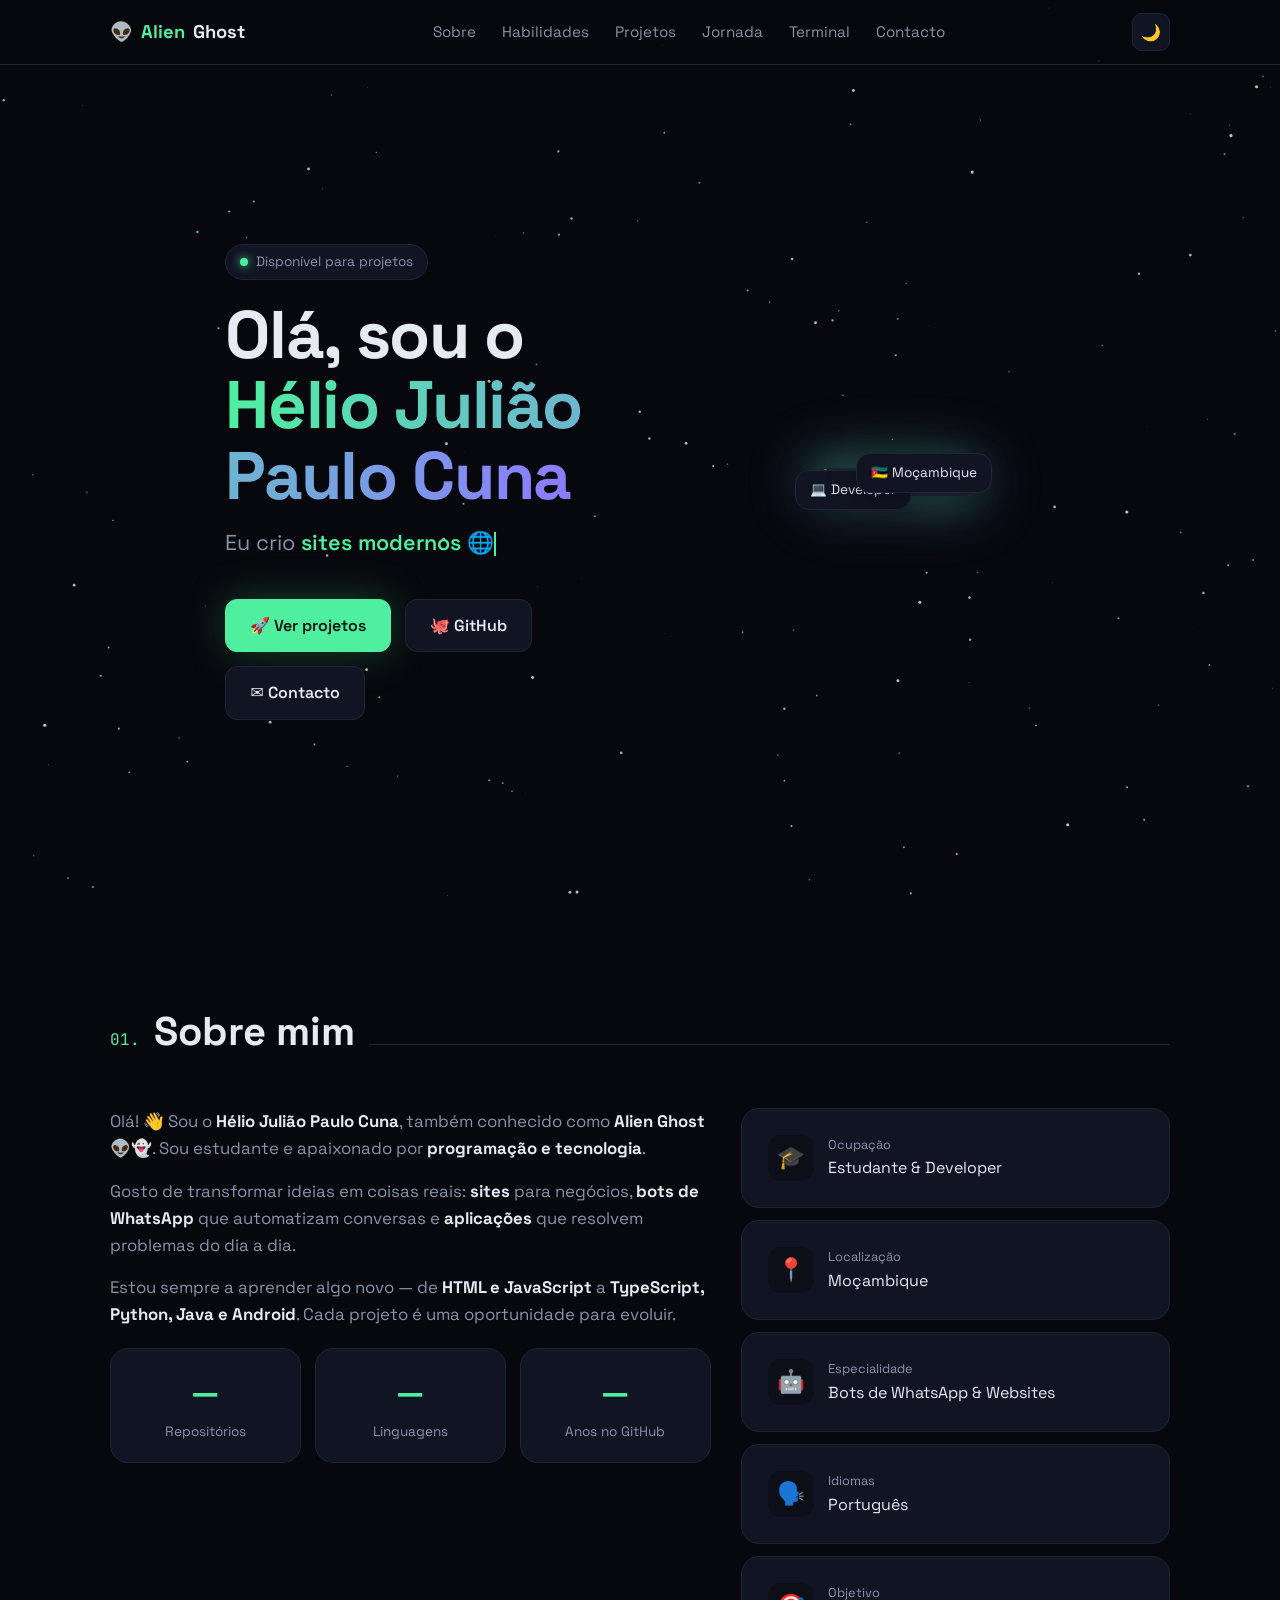
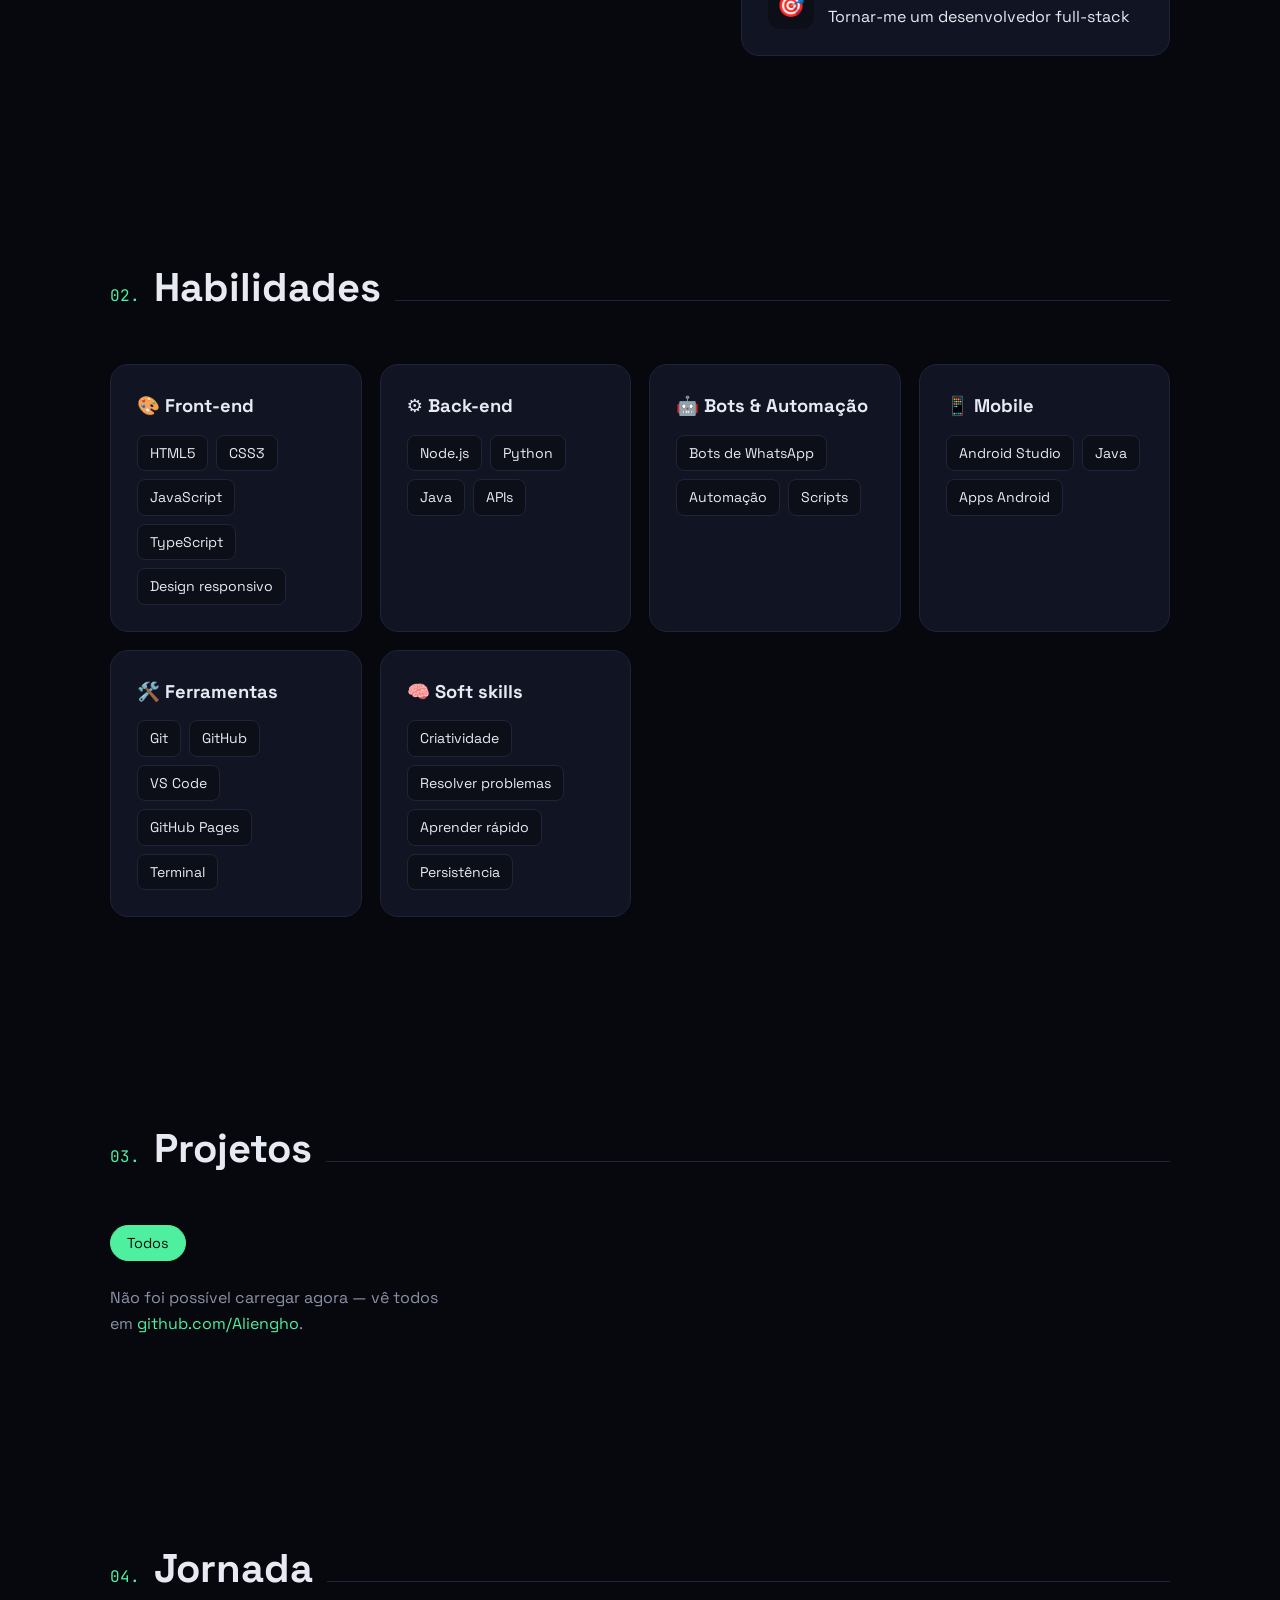
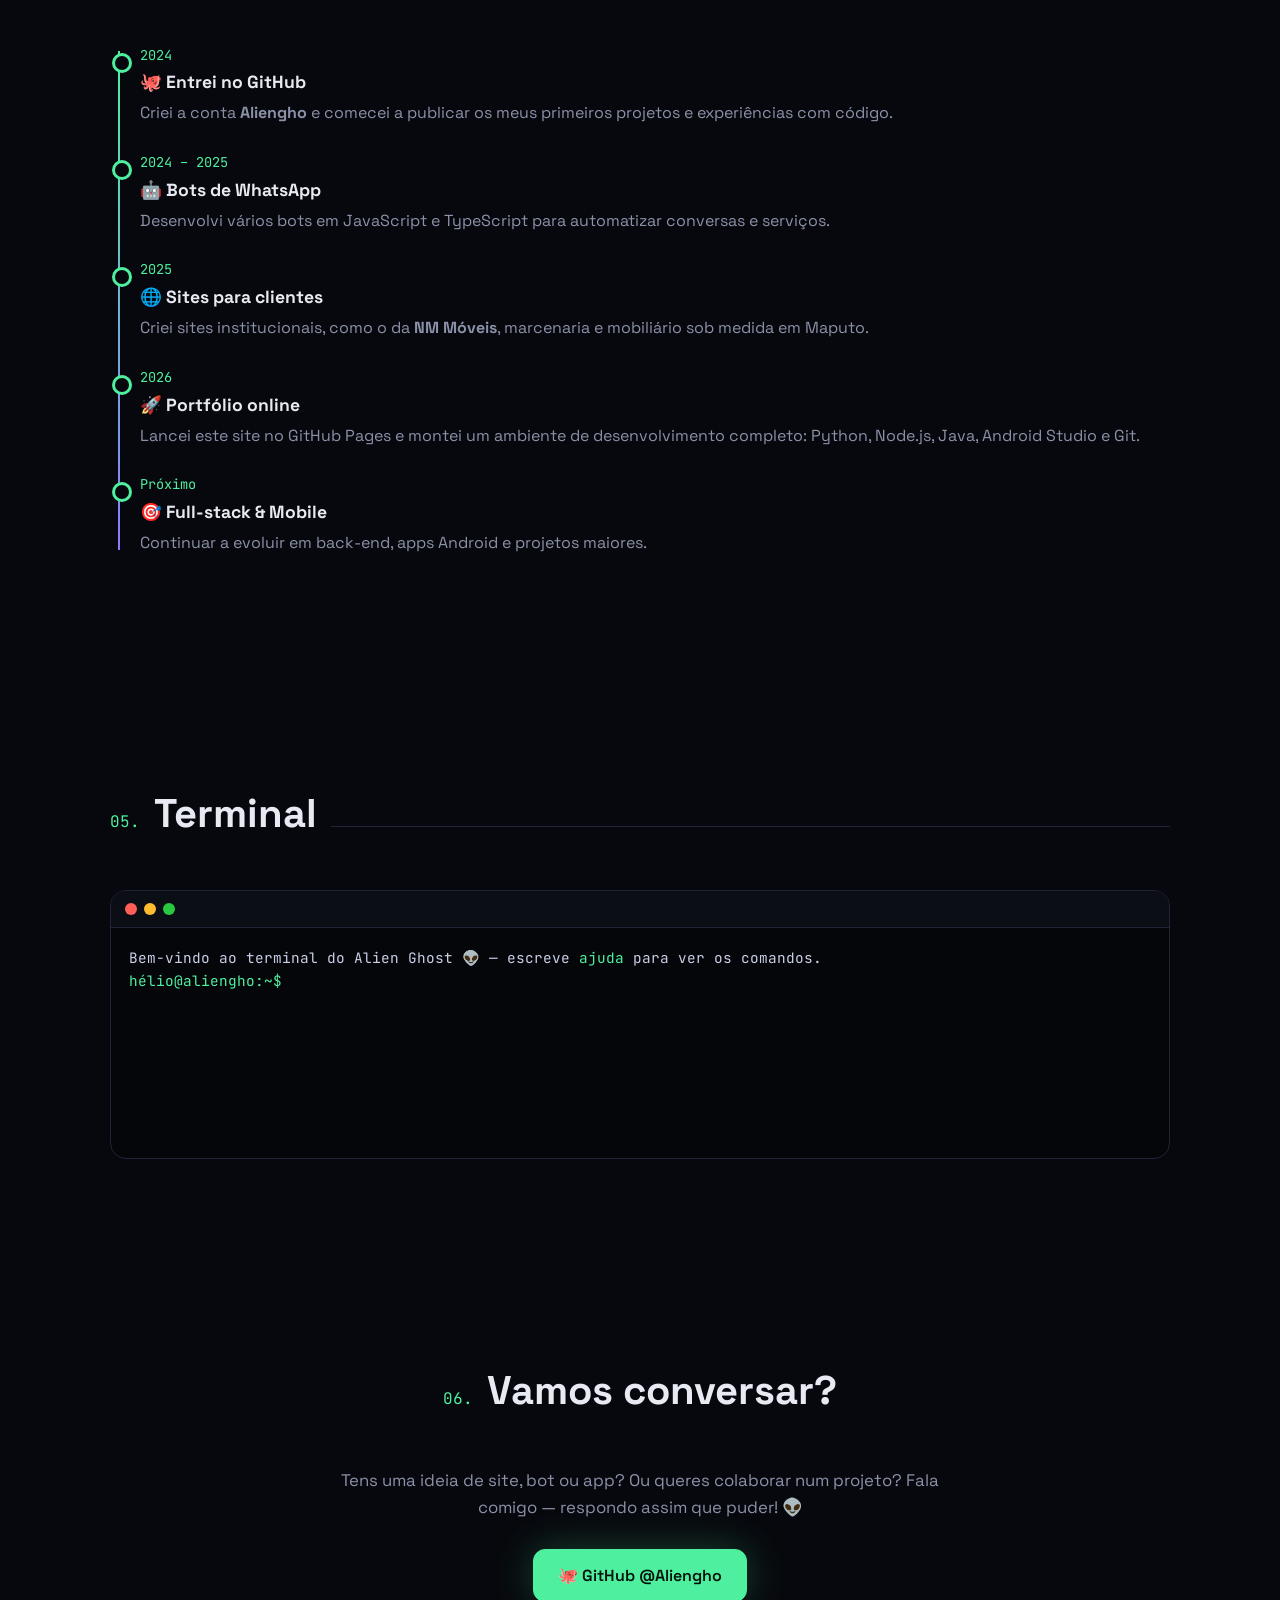
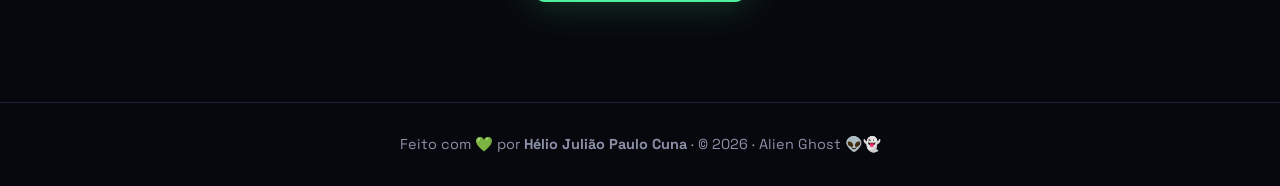
==== index.html @ cf1bdb6a "Portfólio pessoal de Hélio Cuna" ====
<!doctype html>
<html lang="pt">
<head>
<meta charset="utf-8">
<meta name="viewport" content="width=device-width, initial-scale=1">
<title>Hélio Cuna · Alien Ghost</title>
<meta name="description" content="Portfólio de Hélio Julião Paulo Cuna (Aliengho) — estudante e desenvolvedor: sites, bots e apps.">
<meta property="og:title" content="Hélio Julião Paulo Cuna · Alien Ghost">
<meta property="og:description" content="Estudante e desenvolvedor — sites, bots de WhatsApp e apps.">
<meta property="og:image" content="https://avatars.githubusercontent.com/u/177729022?v=4">
<link rel="icon" href="data:image/svg+xml,<svg xmlns='http://www.w3.org/2000/svg' viewBox='0 0 100 100'><text y='.9em' font-size='90'>👽</text></svg>">
<link rel="preconnect" href="https://fonts.googleapis.com">
<link href="https://fonts.googleapis.com/css2?family=Space+Grotesk:wght@400;500;700&family=JetBrains+Mono:wght@400;600&display=swap" rel="stylesheet">
<style>
:root{
  --bg:#07080d; --bg2:#0d0f18; --card:#111423; --line:#1f2438;
  --text:#e8eaf3; --muted:#8b91a8; --accent:#4ef0a0; --accent2:#8b7bff;
  --glow:0 0 40px rgba(78,240,160,.25);
}
:root[data-theme="light"]{
  --bg:#f6f7fb; --bg2:#eceef6; --card:#ffffff; --line:#dde0ec;
  --text:#141726; --muted:#5b6178; --accent:#0a9c62; --accent2:#5b48e8;
  --glow:0 0 30px rgba(10,156,98,.15);
}
*{box-sizing:border-box;margin:0;padding:0}
html{scroll-behavior:smooth}
body{background:var(--bg);color:var(--text);font-family:"Space Grotesk",system-ui,sans-serif;line-height:1.6;overflow-x:hidden;transition:background .3s,color .3s}
a{color:inherit;text-decoration:none}
.mono{font-family:"JetBrains Mono",monospace}
.wrap{max-width:1100px;margin:0 auto;padding:0 20px}

/* fundo de estrelas */
#stars{position:fixed;inset:0;z-index:-1;pointer-events:none}

/* navegação */
nav{position:fixed;top:0;left:0;right:0;z-index:50;backdrop-filter:blur(14px);background:color-mix(in srgb,var(--bg) 70%,transparent);border-bottom:1px solid var(--line)}
nav .wrap{display:flex;align-items:center;justify-content:space-between;height:64px}
.logo{font-weight:700;font-size:1.15rem;display:flex;gap:8px;align-items:center}
.logo span{color:var(--accent)}
.links{display:flex;gap:26px;align-items:center}
.links a{color:var(--muted);font-size:.95rem;transition:color .2s}
.links a:hover,.links a.on{color:var(--accent)}
.btn-icon{background:var(--card);border:1px solid var(--line);color:var(--text);width:38px;height:38px;border-radius:10px;cursor:pointer;font-size:1rem}
#menu{display:none}
@media (max-width:760px){
  #menu{display:block}
  .links{position:fixed;top:64px;left:0;right:0;flex-direction:column;gap:0;background:var(--bg2);border-bottom:1px solid var(--line);max-height:0;overflow:hidden;transition:max-height .3s}
  .links.open{max-height:400px}
  .links a{padding:14px 20px;width:100%}
}

/* hero */
.hero{min-height:100vh;display:flex;align-items:center;padding-top:64px}
.hero .wrap{display:grid;grid-template-columns:1.3fr .9fr;gap:50px;align-items:center}
.tag{display:inline-flex;gap:8px;align-items:center;padding:6px 14px;border:1px solid var(--line);border-radius:99px;font-size:.85rem;color:var(--muted);background:var(--card)}
.dot{width:8px;height:8px;border-radius:50%;background:var(--accent);box-shadow:0 0 10px var(--accent);animation:pulse 2s infinite}
@keyframes pulse{50%{opacity:.35}}
h1{font-size:clamp(2.3rem,6vw,4.2rem);line-height:1.05;margin:20px 0 14px;letter-spacing:-.02em}
h1 .grad{background:linear-gradient(90deg,var(--accent),var(--accent2));-webkit-background-clip:text;background-clip:text;color:transparent}
.type{font-size:clamp(1.05rem,2.4vw,1.35rem);color:var(--muted);min-height:2em}
.type b{color:var(--accent);font-weight:600}
.caret{display:inline-block;width:2px;height:1.1em;background:var(--accent);vertical-align:middle;animation:blink 1s steps(1) infinite}
@keyframes blink{50%{opacity:0}}
.cta{display:flex;gap:14px;margin-top:30px;flex-wrap:wrap}
.btn{padding:13px 24px;border-radius:12px;font-weight:600;border:1px solid var(--line);transition:transform .2s,box-shadow .2s;display:inline-flex;gap:8px;align-items:center}
.btn:hover{transform:translateY(-2px)}
.btn.main{background:var(--accent);color:#04120b;border-color:var(--accent);box-shadow:var(--glow)}
.btn.ghost{background:var(--card)}
.avatar{position:relative;justify-self:center}
.avatar img{width:min(320px,70vw);aspect-ratio:1;border-radius:32px;object-fit:cover;border:1px solid var(--line);box-shadow:var(--glow);animation:float 6s ease-in-out infinite}
.avatar::before{content:"";position:absolute;inset:-14px;border-radius:40px;background:conic-gradient(from 0deg,var(--accent),var(--accent2),var(--accent));filter:blur(28px);opacity:.35;z-index:-1;animation:spin 10s linear infinite}
.badge{position:absolute;background:var(--card);border:1px solid var(--line);border-radius:14px;padding:8px 14px;font-size:.85rem;box-shadow:0 10px 30px rgba(0,0,0,.3)}
.b1{top:8%;left:-12%}.b2{bottom:10%;right:-10%}
@keyframes float{50%{transform:translateY(-12px)}}
@keyframes spin{to{transform:rotate(360deg)}}
@media (max-width:860px){.hero .wrap{grid-template-columns:1fr;text-align:center}.cta{justify-content:center}.avatar{order:-1}.b1{left:-4%}.b2{right:-4%}}

/* secções */
section{padding:100px 0}
.sec-title{display:flex;align-items:baseline;gap:14px;margin-bottom:44px}
.sec-title .n{color:var(--accent);font-size:1rem}
.sec-title h2{font-size:clamp(1.8rem,4vw,2.5rem)}
.sec-title .ln{flex:1;height:1px;background:var(--line)}
.card{background:var(--card);border:1px solid var(--line);border-radius:18px;padding:26px;transition:transform .25s,border-color .25s,box-shadow .25s}
.card:hover{transform:translateY(-4px);border-color:color-mix(in srgb,var(--accent) 50%,var(--line));box-shadow:var(--glow)}

/* sobre */
.about{display:grid;grid-template-columns:1.4fr 1fr;gap:30px}
.about p{color:var(--muted);margin-bottom:16px;font-size:1.05rem}
.about p b{color:var(--text)}
.facts{display:grid;gap:12px}
.fact{display:flex;gap:14px;align-items:center}
.fact .i{font-size:1.4rem;width:46px;height:46px;display:grid;place-items:center;background:var(--bg2);border-radius:12px;flex-shrink:0}
.fact small{color:var(--muted);display:block;font-size:.8rem}
.stats{display:grid;grid-template-columns:repeat(3,1fr);gap:14px;margin-top:20px}
.stat{text-align:center;padding:18px 10px}
.stat b{display:block;font-size:2rem;color:var(--accent)}
.stat span{font-size:.85rem;color:var(--muted)}
@media (max-width:860px){.about{grid-template-columns:1fr}}

/* habilidades */
.skills{display:grid;grid-template-columns:repeat(auto-fit,minmax(240px,1fr));gap:18px}
.skills h3{display:flex;gap:10px;align-items:center;margin-bottom:14px;font-size:1.15rem}
.chips{display:flex;flex-wrap:wrap;gap:8px}
.chip{padding:6px 12px;border-radius:8px;background:var(--bg2);border:1px solid var(--line);font-size:.88rem}

/* projetos */
.filters{display:flex;gap:10px;flex-wrap:wrap;margin-bottom:24px}
.filters button{background:var(--card);border:1px solid var(--line);color:var(--muted);padding:8px 16px;border-radius:99px;cursor:pointer;font-family:inherit;font-size:.9rem}
.filters button.on{background:var(--accent);color:#04120b;border-color:var(--accent)}
.projects{display:grid;grid-template-columns:repeat(auto-fill,minmax(300px,1fr));gap:18px}
.proj{display:flex;flex-direction:column;gap:12px}
.proj .top{display:flex;justify-content:space-between;align-items:center;font-size:1.6rem}
.proj .top .ext{font-size:.85rem;color:var(--muted);display:flex;gap:12px}
.proj .top .ext a:hover{color:var(--accent)}
.proj h3{font-size:1.15rem;word-break:break-word}
.proj p{color:var(--muted);font-size:.95rem;flex:1}
.proj .meta{display:flex;gap:14px;font-size:.82rem;color:var(--muted);align-items:center}
.lang-dot{width:10px;height:10px;border-radius:50%;display:inline-block;margin-right:6px}
.skel{height:190px;background:linear-gradient(90deg,var(--card),var(--bg2),var(--card));background-size:200% 100%;animation:sh 1.4s infinite;border-radius:18px}
@keyframes sh{to{background-position:-200% 0}}

/* jornada */
.timeline{position:relative;padding-left:30px}
.timeline::before{content:"";position:absolute;left:8px;top:6px;bottom:6px;width:2px;background:linear-gradient(var(--accent),var(--accent2))}
.ev{position:relative;margin-bottom:26px}
.ev::before{content:"";position:absolute;left:-28px;top:8px;width:14px;height:14px;border-radius:50%;background:var(--bg);border:3px solid var(--accent)}
.ev .when{color:var(--accent);font-size:.85rem}
.ev h3{font-size:1.1rem;margin:2px 0 4px}
.ev p{color:var(--muted)}

/* terminal */
.term{background:#05060a;border:1px solid var(--line);border-radius:16px;overflow:hidden;font-family:"JetBrains Mono",monospace;font-size:.9rem}
.term .bar{display:flex;gap:7px;padding:12px 14px;background:#0c0e16;border-bottom:1px solid var(--line)}
.term .bar i{width:12px;height:12px;border-radius:50%;display:block}
.term .body{padding:18px;color:#c9cfe6;min-height:230px;max-height:320px;overflow:auto}
.term .body .p{color:#4ef0a0}
.term input{background:none;border:0;outline:0;color:#e8eaf3;font:inherit;width:70%}

/* contacto */
.contact{text-align:center;max-width:640px;margin:0 auto}
.contact p{color:var(--muted);margin:14px 0 28px;font-size:1.05rem}
.socials{display:flex;gap:14px;justify-content:center;flex-wrap:wrap}

footer{border-top:1px solid var(--line);padding:30px 0;text-align:center;color:var(--muted);font-size:.9rem}

/* animação ao rolar */
.rv{opacity:0;transform:translateY(30px);transition:opacity .7s,transform .7s}
.rv.in{opacity:1;transform:none}
@media (prefers-reduced-motion:reduce){*{animation:none!important;transition:none!important}.rv{opacity:1;transform:none}}

#top{position:fixed;right:20px;bottom:20px;opacity:0;pointer-events:none;transition:opacity .3s;z-index:40}
#top.show{opacity:1;pointer-events:auto}
</style>
</head>
<body>
<canvas id="stars"></canvas>

<nav>
  <div class="wrap">
    <a href="#inicio" class="logo">👽 <span>Alien</span>Ghost</a>
    <div class="links" id="links">
      <a href="#sobre">Sobre</a>
      <a href="#skills">Habilidades</a>
      <a href="#projetos">Projetos</a>
      <a href="#jornada">Jornada</a>
      <a href="#terminal">Terminal</a>
      <a href="#contacto">Contacto</a>
    </div>
    <div style="display:flex;gap:8px">
      <button class="btn-icon" id="theme" title="Mudar tema">🌙</button>
      <button class="btn-icon" id="menu" title="Menu">☰</button>
    </div>
  </div>
</nav>

<header class="hero" id="inicio">
  <div class="wrap">
    <div>
      <span class="tag"><i class="dot"></i> Disponível para projetos</span>
      <h1>Olá, sou o<br><span class="grad">Hélio Julião<br>Paulo Cuna</span></h1>
      <div class="type">Eu crio <b id="typed"></b><span class="caret"></span></div>
      <div class="cta">
        <a href="#projetos" class="btn main">🚀 Ver projetos</a>
        <a href="https://github.com/Aliengho" target="_blank" rel="noopener" class="btn ghost">🐙 GitHub</a>
        <a href="#contacto" class="btn ghost">✉️ Contacto</a>
      </div>
    </div>
    <div class="avatar">
      <img src="https://avatars.githubusercontent.com/u/177729022?v=4" alt="Foto de Hélio Cuna">
      <div class="badge b1">💻 Developer</div>
      <div class="badge b2">🇲🇿 Moçambique</div>
    </div>
  </div>
</header>

<section id="sobre">
  <div class="wrap">
    <div class="sec-title rv"><span class="n mono">01.</span><h2>Sobre mim</h2><span class="ln"></span></div>
    <div class="about">
      <div class="rv">
        <p>Olá! 👋 Sou o <b>Hélio Julião Paulo Cuna</b>, também conhecido como <b>Alien Ghost</b> 👽👻. Sou estudante e apaixonado por <b>programação e tecnologia</b>.</p>
        <p>Gosto de transformar ideias em coisas reais: <b>sites</b> para negócios, <b>bots de WhatsApp</b> que automatizam conversas e <b>aplicações</b> que resolvem problemas do dia a dia.</p>
        <p>Estou sempre a aprender algo novo — de <b>HTML e JavaScript</b> a <b>TypeScript, Python, Java e Android</b>. Cada projeto é uma oportunidade para evoluir.</p>
        <div class="stats">
          <div class="card stat"><b id="s-repos">—</b><span>Repositórios</span></div>
          <div class="card stat"><b id="s-langs">—</b><span>Linguagens</span></div>
          <div class="card stat"><b id="s-years">—</b><span>Anos no GitHub</span></div>
        </div>
      </div>
      <div class="facts rv">
        <div class="card fact"><span class="i">🎓</span><div><small>Ocupação</small>Estudante &amp; Developer</div></div>
        <div class="card fact"><span class="i">📍</span><div><small>Localização</small>Moçambique</div></div>
        <div class="card fact"><span class="i">🤖</span><div><small>Especialidade</small>Bots de WhatsApp &amp; Websites</div></div>
        <div class="card fact"><span class="i">🗣️</span><div><small>Idiomas</small>Português</div></div>
        <div class="card fact"><span class="i">🎯</span><div><small>Objetivo</small>Tornar-me um desenvolvedor full-stack</div></div>
      </div>
    </div>
  </div>
</section>

<section id="skills">
  <div class="wrap">
    <div class="sec-title rv"><span class="n mono">02.</span><h2>Habilidades</h2><span class="ln"></span></div>
    <div class="skills">
      <div class="card rv"><h3>🎨 Front-end</h3><div class="chips"><span class="chip">HTML5</span><span class="chip">CSS3</span><span class="chip">JavaScript</span><span class="chip">TypeScript</span><span class="chip">Design responsivo</span></div></div>
      <div class="card rv"><h3>⚙️ Back-end</h3><div class="chips"><span class="chip">Node.js</span><span class="chip">Python</span><span class="chip">Java</span><span class="chip">APIs</span></div></div>
      <div class="card rv"><h3>🤖 Bots &amp; Automação</h3><div class="chips"><span class="chip">Bots de WhatsApp</span><span class="chip">Automação</span><span class="chip">Scripts</span></div></div>
      <div class="card rv"><h3>📱 Mobile</h3><div class="chips"><span class="chip">Android Studio</span><span class="chip">Java</span><span class="chip">Apps Android</span></div></div>
      <div class="card rv"><h3>🛠️ Ferramentas</h3><div class="chips"><span class="chip">Git</span><span class="chip">GitHub</span><span class="chip">VS Code</span><span class="chip">GitHub Pages</span><span class="chip">Terminal</span></div></div>
      <div class="card rv"><h3>🧠 Soft skills</h3><div class="chips"><span class="chip">Criatividade</span><span class="chip">Resolver problemas</span><span class="chip">Aprender rápido</span><span class="chip">Persistência</span></div></div>
    </div>
  </div>
</section>

<section id="projetos">
  <div class="wrap">
    <div class="sec-title rv"><span class="n mono">03.</span><h2>Projetos</h2><span class="ln"></span></div>
    <div class="filters rv" id="filters"><button class="on" data-f="all">Todos</button></div>
    <div class="projects" id="projects">
      <div class="skel"></div><div class="skel"></div><div class="skel"></div>
    </div>
  </div>
</section>

<section id="jornada">
  <div class="wrap">
    <div class="sec-title rv"><span class="n mono">04.</span><h2>Jornada</h2><span class="ln"></span></div>
    <div class="timeline">
      <div class="ev rv"><div class="when mono">2024</div><h3>🐙 Entrei no GitHub</h3><p>Criei a conta <b>Aliengho</b> e comecei a publicar os meus primeiros projetos e experiências com código.</p></div>
      <div class="ev rv"><div class="when mono">2024 – 2025</div><h3>🤖 Bots de WhatsApp</h3><p>Desenvolvi vários bots em JavaScript e TypeScript para automatizar conversas e serviços.</p></div>
      <div class="ev rv"><div class="when mono">2025</div><h3>🌐 Sites para clientes</h3><p>Criei sites institucionais, como o da <b>NM Móveis</b>, marcenaria e mobiliário sob medida em Maputo.</p></div>
      <div class="ev rv"><div class="when mono">2026</div><h3>🚀 Portfólio online</h3><p>Lancei este site no GitHub Pages e montei um ambiente de desenvolvimento completo: Python, Node.js, Java, Android Studio e Git.</p></div>
      <div class="ev rv"><div class="when mono">Próximo</div><h3>🎯 Full-stack &amp; Mobile</h3><p>Continuar a evoluir em back-end, apps Android e projetos maiores.</p></div>
    </div>
  </div>
</section>

<section id="terminal">
  <div class="wrap">
    <div class="sec-title rv"><span class="n mono">05.</span><h2>Terminal</h2><span class="ln"></span></div>
    <div class="term rv">
      <div class="bar"><i style="background:#ff5f57"></i><i style="background:#febc2e"></i><i style="background:#28c840"></i></div>
      <div class="body" id="tbody"><div>Bem-vindo ao terminal do Alien Ghost 👽 — escreve <span class="p">ajuda</span> para ver os comandos.</div><div id="tline"><span class="p">hélio@aliengho:~$</span> <input id="tin" autocomplete="off" spellcheck="false" aria-label="comando"></div></div>
    </div>
  </div>
</section>

<section id="contacto">
  <div class="wrap contact rv">
    <div class="sec-title" style="justify-content:center"><span class="n mono">06.</span><h2>Vamos conversar?</h2></div>
    <p>Tens uma ideia de site, bot ou app? Ou queres colaborar num projeto? Fala comigo — respondo assim que puder! 👽</p>
    <div class="socials">
      <a class="btn main" href="https://github.com/Aliengho" target="_blank" rel="noopener">🐙 GitHub @Aliengho</a>
    </div>
  </div>
</section>

<footer>
  <div class="wrap">Feito com 💚 por <b>Hélio Julião Paulo Cuna</b> · © <span id="yr"></span> · Alien Ghost 👽👻</div>
</footer>

<button class="btn-icon" id="top" title="Voltar ao topo">↑</button>

<script>
// tema claro/escuro
const root = document.documentElement, themeBtn = document.getElementById('theme');
function setTheme(t){ root.dataset.theme = t; themeBtn.textContent = t === 'light' ? '☀️' : '🌙'; try{localStorage.setItem('tema', t)}catch(e){} }
let saved = null; try{ saved = localStorage.getItem('tema') }catch(e){}
setTheme(saved || 'dark');
themeBtn.onclick = () => setTheme(root.dataset.theme === 'light' ? 'dark' : 'light');

// menu mobile
const links = document.getElementById('links');
document.getElementById('menu').onclick = () => links.classList.toggle('open');
links.querySelectorAll('a').forEach(a => a.onclick = () => links.classList.remove('open'));

// efeito de escrita
const words = ['sites modernos 🌐', 'bots de WhatsApp 🤖', 'apps Android 📱', 'automações ⚙️', 'ideias em código 💡'];
let wi = 0, ci = 0, del = false; const typed = document.getElementById('typed');
(function type(){
  const w = words[wi]; typed.textContent = w.slice(0, ci);
  if (!del && ci++ === w.length) { del = true; return setTimeout(type, 1500); }
  if (del && ci-- === 0) { del = false; wi = (wi + 1) % words.length; ci = 0; }
  setTimeout(type, del ? 40 : 85);
})();

// estrelas
const cv = document.getElementById('stars'), cx = cv.getContext('2d'); let st = [];
function size(){ cv.width = innerWidth; cv.height = innerHeight; st = Array.from({length: Math.min(160, innerWidth/8)}, () => ({x: Math.random()*cv.width, y: Math.random()*cv.height, r: Math.random()*1.4+.2, s: Math.random()*.3+.05})); }
function draw(){
  cx.clearRect(0,0,cv.width,cv.height);
  const c = root.dataset.theme === 'light' ? '20,23,38' : '200,255,230';
  st.forEach(p => { p.y -= p.s; if (p.y < 0) p.y = cv.height; cx.fillStyle = `rgba(${c},${.3+p.r/3})`; cx.beginPath(); cx.arc(p.x,p.y,p.r,0,7); cx.fill(); });
  requestAnimationFrame(draw);
}
size(); draw(); addEventListener('resize', size);

// revelar ao rolar + link ativo
const io = new IntersectionObserver(es => es.forEach(e => e.isIntersecting && e.target.classList.add('in')), {threshold:.12});
function watch(){ document.querySelectorAll('.rv:not(.in)').forEach(el => io.observe(el)); }
watch();
const secs = [...document.querySelectorAll('section')], navA = [...links.querySelectorAll('a')], topBtn = document.getElementById('top');
addEventListener('scroll', () => {
  const y = scrollY + 120; let cur = '';
  secs.forEach(s => { if (s.offsetTop <= y) cur = s.id; });
  navA.forEach(a => a.classList.toggle('on', a.getAttribute('href') === '#' + cur));
  topBtn.classList.toggle('show', scrollY > 600);
});
topBtn.onclick = () => scrollTo({top:0});
document.getElementById('yr').textContent = new Date().getFullYear();

// projetos reais do GitHub
const colors = {JavaScript:'#f1e05a', TypeScript:'#3178c6', HTML:'#e34c26', CSS:'#563d7c', Python:'#3572A5', Java:'#b07219', Kotlin:'#A97BFF'};
const icons = {JavaScript:'⚡', TypeScript:'🔷', HTML:'🌐', CSS:'🎨', Python:'🐍', Java:'☕'};
const esc = s => String(s ?? '').replace(/[&<>"']/g, c => ({'&':'&amp;','<':'&lt;','>':'&gt;','"':'&quot;',"'":'&#39;'}[c]));
let repos = [];
function render(f){
  const box = document.getElementById('projects');
  const list = repos.filter(r => f === 'all' || r.language === f);
  box.innerHTML = list.map(r => `
    <article class="card proj rv">
      <div class="top"><span>${icons[r.language] || '📁'}</span>
        <span class="ext">${r.homepage ? `<a href="${esc(r.homepage)}" target="_blank" rel="noopener">🔗 Site</a>` : ''}<a href="${esc(r.html_url)}" target="_blank" rel="noopener">🐙 Código</a></span></div>
      <h3>${esc(r.name.replace(/[-_]/g,' '))}</h3>
      <p>${esc(r.description || 'Projeto em desenvolvimento.')}</p>
      <div class="meta">${r.language ? `<span><i class="lang-dot" style="background:${colors[r.language]||'#8b91a8'}"></i>${esc(r.language)}</span>` : ''}<span>⭐ ${r.stargazers_count}</span><span>🕒 ${new Date(r.pushed_at).toLocaleDateString('pt-PT')}</span></div>
    </article>`).join('') || '<p style="color:var(--muted)">Nenhum projeto aqui ainda.</p>';
  watch();
}
fetch('https://api.github.com/users/Aliengho/repos?per_page=100&sort=pushed')
  .then(r => r.ok ? r.json() : Promise.reject())
  .then(data => {
    repos = data.filter(r => !r.fork && r.name.toLowerCase() !== 'aliengho');
    const langs = [...new Set(repos.map(r => r.language).filter(Boolean))];
    document.getElementById('s-repos').textContent = repos.length;
    document.getElementById('s-langs').textContent = langs.length;
    const fb = document.getElementById('filters');
    langs.forEach(l => fb.insertAdjacentHTML('beforeend', `<button data-f="${esc(l)}">${icons[l]||''} ${esc(l)}</button>`));
    fb.onclick = e => { const b = e.target.closest('button'); if (!b) return; fb.querySelectorAll('button').forEach(x => x.classList.toggle('on', x === b)); render(b.dataset.f); };
    render('all');
  })
  .catch(() => { document.getElementById('projects').innerHTML = '<p style="color:var(--muted)">Não foi possível carregar agora — vê todos em <a style="color:var(--accent)" href="https://github.com/Aliengho?tab=repositories">github.com/Aliengho</a>.</p>'; });
fetch('https://api.github.com/users/Aliengho').then(r => r.json()).then(u => {
  const y = (Date.now() - new Date(u.created_at)) / 31557600000;
  document.getElementById('s-years').textContent = y < 1 ? '<1' : Math.floor(y) + '+';
}).catch(() => {});

// terminal interativo
const tin = document.getElementById('tin'), tbody = document.getElementById('tbody'), tline = document.getElementById('tline');
const cmds = {
  ajuda: 'Comandos: <span class="p">sobre</span>, <span class="p">skills</span>, <span class="p">projetos</span>, <span class="p">contacto</span>, <span class="p">github</span>, <span class="p">tema</span>, <span class="p">alien</span>, <span class="p">limpar</span>',
  sobre: 'Hélio Julião Paulo Cuna 👽 — estudante e developer de Moçambique. Sites, bots e apps.',
  skills: 'HTML · CSS · JavaScript · TypeScript · Node.js · Python · Java · Android · Git',
  projetos: () => repos.length ? repos.slice(0,8).map(r => '• ' + esc(r.name)).join('<br>') : 'A carregar projetos…',
  contacto: 'GitHub: <a class="p" href="https://github.com/Aliengho" target="_blank">github.com/Aliengho</a>',
  github: () => { open('https://github.com/Aliengho', '_blank'); return 'A abrir o GitHub… 🐙'; },
  tema: () => { themeBtn.click(); return 'Tema alterado ✨'; },
  alien: '<pre>   .-""""-.\n  /  👽    \\\n |  O    O  |\n  \\  .--.  /\n   `-.__.-`   Nós vimos-te! 👻</pre>',
  sudo: 'Boa tentativa 😏 — aqui é preciso senha!'
};
tin.addEventListener('keydown', e => {
  if (e.key !== 'Enter') return;
  const c = tin.value.trim().toLowerCase(); tin.value = '';
  const echo = document.createElement('div'); echo.innerHTML = `<span class="p">hélio@aliengho:~$</span> ${esc(c)}`;
  tbody.insertBefore(echo, tline);
  if (c === 'limpar' || c === 'clear') { [...tbody.children].forEach(n => n !== tline && n.remove()); return; }
  if (!c) return;
  const out = document.createElement('div'); const h = cmds[c];
  out.innerHTML = h ? (typeof h === 'function' ? h() : h) : `Comando não encontrado: ${esc(c)}. Escreve <span class="p">ajuda</span>.`;
  tbody.insertBefore(out, tline); tbody.scrollTop = tbody.scrollHeight;
});
document.querySelector('.term').addEventListener('click', () => tin.focus());
</script>
</body>
</html>
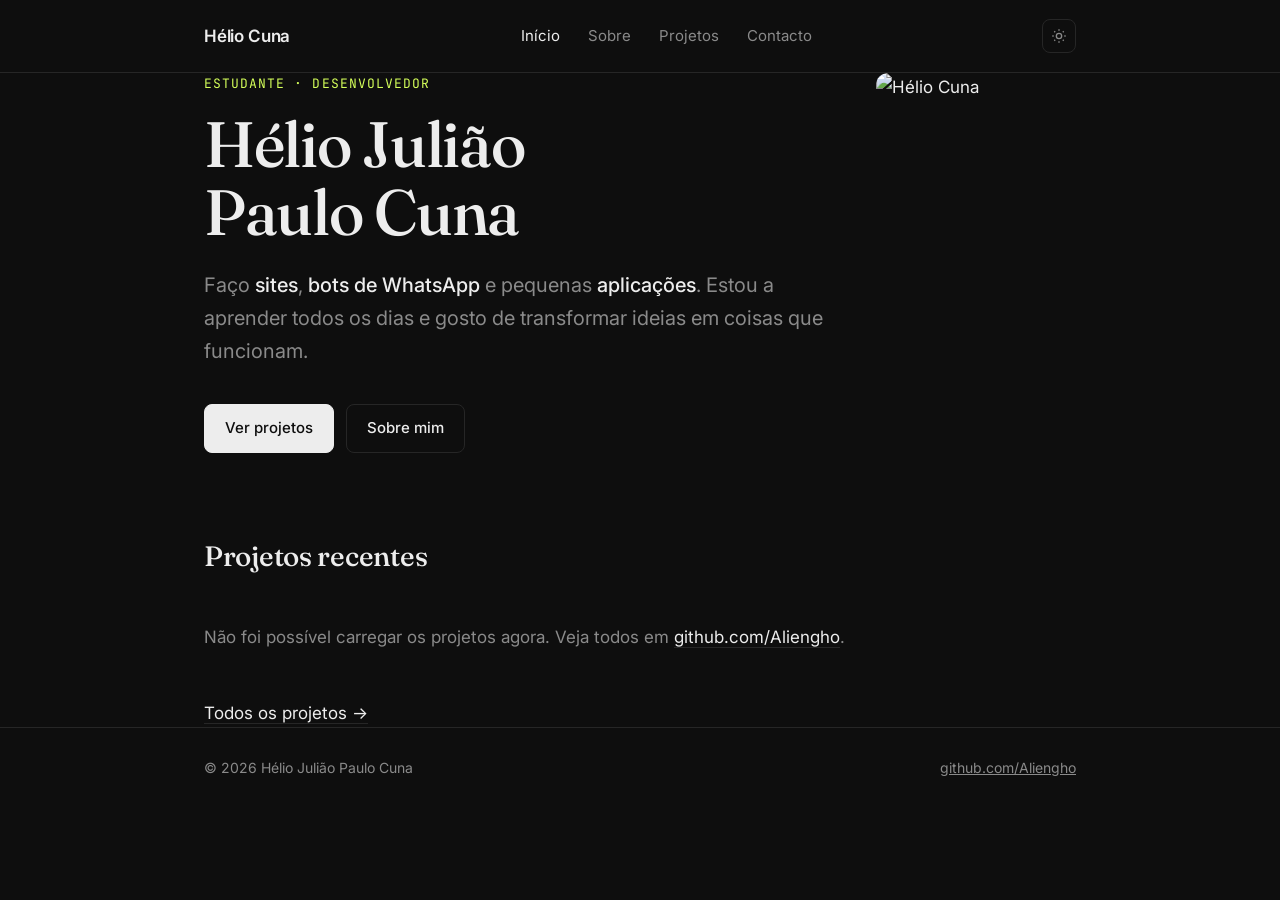
==== commit b024638d: "Novo design: mais simples, sem emojis, várias páginas" ====
--- a/index.html
+++ b/index.html
@@ -3,394 +3,35 @@
 <head>
 <meta charset="utf-8">
 <meta name="viewport" content="width=device-width, initial-scale=1">
-<title>Hélio Cuna · Alien Ghost</title>
-<meta name="description" content="Portfólio de Hélio Julião Paulo Cuna (Aliengho) — estudante e desenvolvedor: sites, bots e apps.">
-<meta property="og:title" content="Hélio Julião Paulo Cuna · Alien Ghost">
-<meta property="og:description" content="Estudante e desenvolvedor — sites, bots de WhatsApp e apps.">
+<title>Hélio Cuna</title>
+<meta name="description" content="Hélio Julião Paulo Cuna — estudante e desenvolvedor. Sites, bots e aplicações.">
+<meta property="og:title" content="Hélio Julião Paulo Cuna">
 <meta property="og:image" content="https://avatars.githubusercontent.com/u/177729022?v=4">
-<link rel="icon" href="data:image/svg+xml,<svg xmlns='http://www.w3.org/2000/svg' viewBox='0 0 100 100'><text y='.9em' font-size='90'>👽</text></svg>">
-<link rel="preconnect" href="https://fonts.googleapis.com">
-<link href="https://fonts.googleapis.com/css2?family=Space+Grotesk:wght@400;500;700&family=JetBrains+Mono:wght@400;600&display=swap" rel="stylesheet">
-<style>
-:root{
-  --bg:#07080d; --bg2:#0d0f18; --card:#111423; --line:#1f2438;
-  --text:#e8eaf3; --muted:#8b91a8; --accent:#4ef0a0; --accent2:#8b7bff;
-  --glow:0 0 40px rgba(78,240,160,.25);
-}
-:root[data-theme="light"]{
-  --bg:#f6f7fb; --bg2:#eceef6; --card:#ffffff; --line:#dde0ec;
-  --text:#141726; --muted:#5b6178; --accent:#0a9c62; --accent2:#5b48e8;
-  --glow:0 0 30px rgba(10,156,98,.15);
-}
-*{box-sizing:border-box;margin:0;padding:0}
-html{scroll-behavior:smooth}
-body{background:var(--bg);color:var(--text);font-family:"Space Grotesk",system-ui,sans-serif;line-height:1.6;overflow-x:hidden;transition:background .3s,color .3s}
-a{color:inherit;text-decoration:none}
-.mono{font-family:"JetBrains Mono",monospace}
-.wrap{max-width:1100px;margin:0 auto;padding:0 20px}
-
-/* fundo de estrelas */
-#stars{position:fixed;inset:0;z-index:-1;pointer-events:none}
-
-/* navegação */
-nav{position:fixed;top:0;left:0;right:0;z-index:50;backdrop-filter:blur(14px);background:color-mix(in srgb,var(--bg) 70%,transparent);border-bottom:1px solid var(--line)}
-nav .wrap{display:flex;align-items:center;justify-content:space-between;height:64px}
-.logo{font-weight:700;font-size:1.15rem;display:flex;gap:8px;align-items:center}
-.logo span{color:var(--accent)}
-.links{display:flex;gap:26px;align-items:center}
-.links a{color:var(--muted);font-size:.95rem;transition:color .2s}
-.links a:hover,.links a.on{color:var(--accent)}
-.btn-icon{background:var(--card);border:1px solid var(--line);color:var(--text);width:38px;height:38px;border-radius:10px;cursor:pointer;font-size:1rem}
-#menu{display:none}
-@media (max-width:760px){
-  #menu{display:block}
-  .links{position:fixed;top:64px;left:0;right:0;flex-direction:column;gap:0;background:var(--bg2);border-bottom:1px solid var(--line);max-height:0;overflow:hidden;transition:max-height .3s}
-  .links.open{max-height:400px}
-  .links a{padding:14px 20px;width:100%}
-}
-
-/* hero */
-.hero{min-height:100vh;display:flex;align-items:center;padding-top:64px}
-.hero .wrap{display:grid;grid-template-columns:1.3fr .9fr;gap:50px;align-items:center}
-.tag{display:inline-flex;gap:8px;align-items:center;padding:6px 14px;border:1px solid var(--line);border-radius:99px;font-size:.85rem;color:var(--muted);background:var(--card)}
-.dot{width:8px;height:8px;border-radius:50%;background:var(--accent);box-shadow:0 0 10px var(--accent);animation:pulse 2s infinite}
-@keyframes pulse{50%{opacity:.35}}
-h1{font-size:clamp(2.3rem,6vw,4.2rem);line-height:1.05;margin:20px 0 14px;letter-spacing:-.02em}
-h1 .grad{background:linear-gradient(90deg,var(--accent),var(--accent2));-webkit-background-clip:text;background-clip:text;color:transparent}
-.type{font-size:clamp(1.05rem,2.4vw,1.35rem);color:var(--muted);min-height:2em}
-.type b{color:var(--accent);font-weight:600}
-.caret{display:inline-block;width:2px;height:1.1em;background:var(--accent);vertical-align:middle;animation:blink 1s steps(1) infinite}
-@keyframes blink{50%{opacity:0}}
-.cta{display:flex;gap:14px;margin-top:30px;flex-wrap:wrap}
-.btn{padding:13px 24px;border-radius:12px;font-weight:600;border:1px solid var(--line);transition:transform .2s,box-shadow .2s;display:inline-flex;gap:8px;align-items:center}
-.btn:hover{transform:translateY(-2px)}
-.btn.main{background:var(--accent);color:#04120b;border-color:var(--accent);box-shadow:var(--glow)}
-.btn.ghost{background:var(--card)}
-.avatar{position:relative;justify-self:center}
-.avatar img{width:min(320px,70vw);aspect-ratio:1;border-radius:32px;object-fit:cover;border:1px solid var(--line);box-shadow:var(--glow);animation:float 6s ease-in-out infinite}
-.avatar::before{content:"";position:absolute;inset:-14px;border-radius:40px;background:conic-gradient(from 0deg,var(--accent),var(--accent2),var(--accent));filter:blur(28px);opacity:.35;z-index:-1;animation:spin 10s linear infinite}
-.badge{position:absolute;background:var(--card);border:1px solid var(--line);border-radius:14px;padding:8px 14px;font-size:.85rem;box-shadow:0 10px 30px rgba(0,0,0,.3)}
-.b1{top:8%;left:-12%}.b2{bottom:10%;right:-10%}
-@keyframes float{50%{transform:translateY(-12px)}}
-@keyframes spin{to{transform:rotate(360deg)}}
-@media (max-width:860px){.hero .wrap{grid-template-columns:1fr;text-align:center}.cta{justify-content:center}.avatar{order:-1}.b1{left:-4%}.b2{right:-4%}}
-
-/* secções */
-section{padding:100px 0}
-.sec-title{display:flex;align-items:baseline;gap:14px;margin-bottom:44px}
-.sec-title .n{color:var(--accent);font-size:1rem}
-.sec-title h2{font-size:clamp(1.8rem,4vw,2.5rem)}
-.sec-title .ln{flex:1;height:1px;background:var(--line)}
-.card{background:var(--card);border:1px solid var(--line);border-radius:18px;padding:26px;transition:transform .25s,border-color .25s,box-shadow .25s}
-.card:hover{transform:translateY(-4px);border-color:color-mix(in srgb,var(--accent) 50%,var(--line));box-shadow:var(--glow)}
-
-/* sobre */
-.about{display:grid;grid-template-columns:1.4fr 1fr;gap:30px}
-.about p{color:var(--muted);margin-bottom:16px;font-size:1.05rem}
-.about p b{color:var(--text)}
-.facts{display:grid;gap:12px}
-.fact{display:flex;gap:14px;align-items:center}
-.fact .i{font-size:1.4rem;width:46px;height:46px;display:grid;place-items:center;background:var(--bg2);border-radius:12px;flex-shrink:0}
-.fact small{color:var(--muted);display:block;font-size:.8rem}
-.stats{display:grid;grid-template-columns:repeat(3,1fr);gap:14px;margin-top:20px}
-.stat{text-align:center;padding:18px 10px}
-.stat b{display:block;font-size:2rem;color:var(--accent)}
-.stat span{font-size:.85rem;color:var(--muted)}
-@media (max-width:860px){.about{grid-template-columns:1fr}}
-
-/* habilidades */
-.skills{display:grid;grid-template-columns:repeat(auto-fit,minmax(240px,1fr));gap:18px}
-.skills h3{display:flex;gap:10px;align-items:center;margin-bottom:14px;font-size:1.15rem}
-.chips{display:flex;flex-wrap:wrap;gap:8px}
-.chip{padding:6px 12px;border-radius:8px;background:var(--bg2);border:1px solid var(--line);font-size:.88rem}
-
-/* projetos */
-.filters{display:flex;gap:10px;flex-wrap:wrap;margin-bottom:24px}
-.filters button{background:var(--card);border:1px solid var(--line);color:var(--muted);padding:8px 16px;border-radius:99px;cursor:pointer;font-family:inherit;font-size:.9rem}
-.filters button.on{background:var(--accent);color:#04120b;border-color:var(--accent)}
-.projects{display:grid;grid-template-columns:repeat(auto-fill,minmax(300px,1fr));gap:18px}
-.proj{display:flex;flex-direction:column;gap:12px}
-.proj .top{display:flex;justify-content:space-between;align-items:center;font-size:1.6rem}
-.proj .top .ext{font-size:.85rem;color:var(--muted);display:flex;gap:12px}
-.proj .top .ext a:hover{color:var(--accent)}
-.proj h3{font-size:1.15rem;word-break:break-word}
-.proj p{color:var(--muted);font-size:.95rem;flex:1}
-.proj .meta{display:flex;gap:14px;font-size:.82rem;color:var(--muted);align-items:center}
-.lang-dot{width:10px;height:10px;border-radius:50%;display:inline-block;margin-right:6px}
-.skel{height:190px;background:linear-gradient(90deg,var(--card),var(--bg2),var(--card));background-size:200% 100%;animation:sh 1.4s infinite;border-radius:18px}
-@keyframes sh{to{background-position:-200% 0}}
-
-/* jornada */
-.timeline{position:relative;padding-left:30px}
-.timeline::before{content:"";position:absolute;left:8px;top:6px;bottom:6px;width:2px;background:linear-gradient(var(--accent),var(--accent2))}
-.ev{position:relative;margin-bottom:26px}
-.ev::before{content:"";position:absolute;left:-28px;top:8px;width:14px;height:14px;border-radius:50%;background:var(--bg);border:3px solid var(--accent)}
-.ev .when{color:var(--accent);font-size:.85rem}
-.ev h3{font-size:1.1rem;margin:2px 0 4px}
-.ev p{color:var(--muted)}
-
-/* terminal */
-.term{background:#05060a;border:1px solid var(--line);border-radius:16px;overflow:hidden;font-family:"JetBrains Mono",monospace;font-size:.9rem}
-.term .bar{display:flex;gap:7px;padding:12px 14px;background:#0c0e16;border-bottom:1px solid var(--line)}
-.term .bar i{width:12px;height:12px;border-radius:50%;display:block}
-.term .body{padding:18px;color:#c9cfe6;min-height:230px;max-height:320px;overflow:auto}
-.term .body .p{color:#4ef0a0}
-.term input{background:none;border:0;outline:0;color:#e8eaf3;font:inherit;width:70%}
-
-/* contacto */
-.contact{text-align:center;max-width:640px;margin:0 auto}
-.contact p{color:var(--muted);margin:14px 0 28px;font-size:1.05rem}
-.socials{display:flex;gap:14px;justify-content:center;flex-wrap:wrap}
-
-footer{border-top:1px solid var(--line);padding:30px 0;text-align:center;color:var(--muted);font-size:.9rem}
-
-/* animação ao rolar */
-.rv{opacity:0;transform:translateY(30px);transition:opacity .7s,transform .7s}
-.rv.in{opacity:1;transform:none}
-@media (prefers-reduced-motion:reduce){*{animation:none!important;transition:none!important}.rv{opacity:1;transform:none}}
-
-#top{position:fixed;right:20px;bottom:20px;opacity:0;pointer-events:none;transition:opacity .3s;z-index:40}
-#top.show{opacity:1;pointer-events:auto}
-</style>
+<link rel="icon" href="https://avatars.githubusercontent.com/u/177729022?s=64">
+<link rel="stylesheet" href="https://fonts.googleapis.com/css2?family=Fraunces:opsz,wght@9..144,500&family=Inter:wght@400;500;600&family=JetBrains+Mono&display=swap">
+<link rel="stylesheet" href="style.css">
 </head>
-<body>
-<canvas id="stars"></canvas>
-
-<nav>
-  <div class="wrap">
-    <a href="#inicio" class="logo">👽 <span>Alien</span>Ghost</a>
-    <div class="links" id="links">
-      <a href="#sobre">Sobre</a>
-      <a href="#skills">Habilidades</a>
-      <a href="#projetos">Projetos</a>
-      <a href="#jornada">Jornada</a>
-      <a href="#terminal">Terminal</a>
-      <a href="#contacto">Contacto</a>
-    </div>
-    <div style="display:flex;gap:8px">
-      <button class="btn-icon" id="theme" title="Mudar tema">🌙</button>
-      <button class="btn-icon" id="menu" title="Menu">☰</button>
-    </div>
-  </div>
-</nav>
-
-<header class="hero" id="inicio">
-  <div class="wrap">
+<body data-page="inicio">
+<main class="wrap">
+  <section class="intro">
     <div>
-      <span class="tag"><i class="dot"></i> Disponível para projetos</span>
-      <h1>Olá, sou o<br><span class="grad">Hélio Julião<br>Paulo Cuna</span></h1>
-      <div class="type">Eu crio <b id="typed"></b><span class="caret"></span></div>
-      <div class="cta">
-        <a href="#projetos" class="btn main">🚀 Ver projetos</a>
-        <a href="https://github.com/Aliengho" target="_blank" rel="noopener" class="btn ghost">🐙 GitHub</a>
-        <a href="#contacto" class="btn ghost">✉️ Contacto</a>
+      <p class="eyebrow">Estudante · Desenvolvedor</p>
+      <h1>Hélio Julião<br>Paulo Cuna</h1>
+      <p class="lead">Faço <strong>sites</strong>, <strong>bots de WhatsApp</strong> e pequenas <strong>aplicações</strong>. Estou a aprender todos os dias e gosto de transformar ideias em coisas que funcionam.</p>
+      <div class="actions">
+        <a class="btn primary" href="projetos.html">Ver projetos</a>
+        <a class="btn" href="sobre.html">Sobre mim</a>
       </div>
     </div>
-    <div class="avatar">
-      <img src="https://avatars.githubusercontent.com/u/177729022?v=4" alt="Foto de Hélio Cuna">
-      <div class="badge b1">💻 Developer</div>
-      <div class="badge b2">🇲🇿 Moçambique</div>
-    </div>
-  </div>
-</header>
+    <img src="https://avatars.githubusercontent.com/u/177729022?v=4" alt="Hélio Cuna">
+  </section>
 
-<section id="sobre">
-  <div class="wrap">
-    <div class="sec-title rv"><span class="n mono">01.</span><h2>Sobre mim</h2><span class="ln"></span></div>
-    <div class="about">
-      <div class="rv">
-        <p>Olá! 👋 Sou o <b>Hélio Julião Paulo Cuna</b>, também conhecido como <b>Alien Ghost</b> 👽👻. Sou estudante e apaixonado por <b>programação e tecnologia</b>.</p>
-        <p>Gosto de transformar ideias em coisas reais: <b>sites</b> para negócios, <b>bots de WhatsApp</b> que automatizam conversas e <b>aplicações</b> que resolvem problemas do dia a dia.</p>
-        <p>Estou sempre a aprender algo novo — de <b>HTML e JavaScript</b> a <b>TypeScript, Python, Java e Android</b>. Cada projeto é uma oportunidade para evoluir.</p>
-        <div class="stats">
-          <div class="card stat"><b id="s-repos">—</b><span>Repositórios</span></div>
-          <div class="card stat"><b id="s-langs">—</b><span>Linguagens</span></div>
-          <div class="card stat"><b id="s-years">—</b><span>Anos no GitHub</span></div>
-        </div>
-      </div>
-      <div class="facts rv">
-        <div class="card fact"><span class="i">🎓</span><div><small>Ocupação</small>Estudante &amp; Developer</div></div>
-        <div class="card fact"><span class="i">📍</span><div><small>Localização</small>Moçambique</div></div>
-        <div class="card fact"><span class="i">🤖</span><div><small>Especialidade</small>Bots de WhatsApp &amp; Websites</div></div>
-        <div class="card fact"><span class="i">🗣️</span><div><small>Idiomas</small>Português</div></div>
-        <div class="card fact"><span class="i">🎯</span><div><small>Objetivo</small>Tornar-me um desenvolvedor full-stack</div></div>
-      </div>
-    </div>
-  </div>
-</section>
-
-<section id="skills">
-  <div class="wrap">
-    <div class="sec-title rv"><span class="n mono">02.</span><h2>Habilidades</h2><span class="ln"></span></div>
-    <div class="skills">
-      <div class="card rv"><h3>🎨 Front-end</h3><div class="chips"><span class="chip">HTML5</span><span class="chip">CSS3</span><span class="chip">JavaScript</span><span class="chip">TypeScript</span><span class="chip">Design responsivo</span></div></div>
-      <div class="card rv"><h3>⚙️ Back-end</h3><div class="chips"><span class="chip">Node.js</span><span class="chip">Python</span><span class="chip">Java</span><span class="chip">APIs</span></div></div>
-      <div class="card rv"><h3>🤖 Bots &amp; Automação</h3><div class="chips"><span class="chip">Bots de WhatsApp</span><span class="chip">Automação</span><span class="chip">Scripts</span></div></div>
-      <div class="card rv"><h3>📱 Mobile</h3><div class="chips"><span class="chip">Android Studio</span><span class="chip">Java</span><span class="chip">Apps Android</span></div></div>
-      <div class="card rv"><h3>🛠️ Ferramentas</h3><div class="chips"><span class="chip">Git</span><span class="chip">GitHub</span><span class="chip">VS Code</span><span class="chip">GitHub Pages</span><span class="chip">Terminal</span></div></div>
-      <div class="card rv"><h3>🧠 Soft skills</h3><div class="chips"><span class="chip">Criatividade</span><span class="chip">Resolver problemas</span><span class="chip">Aprender rápido</span><span class="chip">Persistência</span></div></div>
-    </div>
-  </div>
-</section>
-
-<section id="projetos">
-  <div class="wrap">
-    <div class="sec-title rv"><span class="n mono">03.</span><h2>Projetos</h2><span class="ln"></span></div>
-    <div class="filters rv" id="filters"><button class="on" data-f="all">Todos</button></div>
-    <div class="projects" id="projects">
-      <div class="skel"></div><div class="skel"></div><div class="skel"></div>
-    </div>
-  </div>
-</section>
-
-<section id="jornada">
-  <div class="wrap">
-    <div class="sec-title rv"><span class="n mono">04.</span><h2>Jornada</h2><span class="ln"></span></div>
-    <div class="timeline">
-      <div class="ev rv"><div class="when mono">2024</div><h3>🐙 Entrei no GitHub</h3><p>Criei a conta <b>Aliengho</b> e comecei a publicar os meus primeiros projetos e experiências com código.</p></div>
-      <div class="ev rv"><div class="when mono">2024 – 2025</div><h3>🤖 Bots de WhatsApp</h3><p>Desenvolvi vários bots em JavaScript e TypeScript para automatizar conversas e serviços.</p></div>
-      <div class="ev rv"><div class="when mono">2025</div><h3>🌐 Sites para clientes</h3><p>Criei sites institucionais, como o da <b>NM Móveis</b>, marcenaria e mobiliário sob medida em Maputo.</p></div>
-      <div class="ev rv"><div class="when mono">2026</div><h3>🚀 Portfólio online</h3><p>Lancei este site no GitHub Pages e montei um ambiente de desenvolvimento completo: Python, Node.js, Java, Android Studio e Git.</p></div>
-      <div class="ev rv"><div class="when mono">Próximo</div><h3>🎯 Full-stack &amp; Mobile</h3><p>Continuar a evoluir em back-end, apps Android e projetos maiores.</p></div>
-    </div>
-  </div>
-</section>
-
-<section id="terminal">
-  <div class="wrap">
-    <div class="sec-title rv"><span class="n mono">05.</span><h2>Terminal</h2><span class="ln"></span></div>
-    <div class="term rv">
-      <div class="bar"><i style="background:#ff5f57"></i><i style="background:#febc2e"></i><i style="background:#28c840"></i></div>
-      <div class="body" id="tbody"><div>Bem-vindo ao terminal do Alien Ghost 👽 — escreve <span class="p">ajuda</span> para ver os comandos.</div><div id="tline"><span class="p">hélio@aliengho:~$</span> <input id="tin" autocomplete="off" spellcheck="false" aria-label="comando"></div></div>
-    </div>
-  </div>
-</section>
-
-<section id="contacto">
-  <div class="wrap contact rv">
-    <div class="sec-title" style="justify-content:center"><span class="n mono">06.</span><h2>Vamos conversar?</h2></div>
-    <p>Tens uma ideia de site, bot ou app? Ou queres colaborar num projeto? Fala comigo — respondo assim que puder! 👽</p>
-    <div class="socials">
-      <a class="btn main" href="https://github.com/Aliengho" target="_blank" rel="noopener">🐙 GitHub @Aliengho</a>
-    </div>
-  </div>
-</section>
-
-<footer>
-  <div class="wrap">Feito com 💚 por <b>Hélio Julião Paulo Cuna</b> · © <span id="yr"></span> · Alien Ghost 👽👻</div>
-</footer>
-
-<button class="btn-icon" id="top" title="Voltar ao topo">↑</button>
-
-<script>
-// tema claro/escuro
-const root = document.documentElement, themeBtn = document.getElementById('theme');
-function setTheme(t){ root.dataset.theme = t; themeBtn.textContent = t === 'light' ? '☀️' : '🌙'; try{localStorage.setItem('tema', t)}catch(e){} }
-let saved = null; try{ saved = localStorage.getItem('tema') }catch(e){}
-setTheme(saved || 'dark');
-themeBtn.onclick = () => setTheme(root.dataset.theme === 'light' ? 'dark' : 'light');
-
-// menu mobile
-const links = document.getElementById('links');
-document.getElementById('menu').onclick = () => links.classList.toggle('open');
-links.querySelectorAll('a').forEach(a => a.onclick = () => links.classList.remove('open'));
-
-// efeito de escrita
-const words = ['sites modernos 🌐', 'bots de WhatsApp 🤖', 'apps Android 📱', 'automações ⚙️', 'ideias em código 💡'];
-let wi = 0, ci = 0, del = false; const typed = document.getElementById('typed');
-(function type(){
-  const w = words[wi]; typed.textContent = w.slice(0, ci);
-  if (!del && ci++ === w.length) { del = true; return setTimeout(type, 1500); }
-  if (del && ci-- === 0) { del = false; wi = (wi + 1) % words.length; ci = 0; }
-  setTimeout(type, del ? 40 : 85);
-})();
-
-// estrelas
-const cv = document.getElementById('stars'), cx = cv.getContext('2d'); let st = [];
-function size(){ cv.width = innerWidth; cv.height = innerHeight; st = Array.from({length: Math.min(160, innerWidth/8)}, () => ({x: Math.random()*cv.width, y: Math.random()*cv.height, r: Math.random()*1.4+.2, s: Math.random()*.3+.05})); }
-function draw(){
-  cx.clearRect(0,0,cv.width,cv.height);
-  const c = root.dataset.theme === 'light' ? '20,23,38' : '200,255,230';
-  st.forEach(p => { p.y -= p.s; if (p.y < 0) p.y = cv.height; cx.fillStyle = `rgba(${c},${.3+p.r/3})`; cx.beginPath(); cx.arc(p.x,p.y,p.r,0,7); cx.fill(); });
-  requestAnimationFrame(draw);
-}
-size(); draw(); addEventListener('resize', size);
-
-// revelar ao rolar + link ativo
-const io = new IntersectionObserver(es => es.forEach(e => e.isIntersecting && e.target.classList.add('in')), {threshold:.12});
-function watch(){ document.querySelectorAll('.rv:not(.in)').forEach(el => io.observe(el)); }
-watch();
-const secs = [...document.querySelectorAll('section')], navA = [...links.querySelectorAll('a')], topBtn = document.getElementById('top');
-addEventListener('scroll', () => {
-  const y = scrollY + 120; let cur = '';
-  secs.forEach(s => { if (s.offsetTop <= y) cur = s.id; });
-  navA.forEach(a => a.classList.toggle('on', a.getAttribute('href') === '#' + cur));
-  topBtn.classList.toggle('show', scrollY > 600);
-});
-topBtn.onclick = () => scrollTo({top:0});
-document.getElementById('yr').textContent = new Date().getFullYear();
-
-// projetos reais do GitHub
-const colors = {JavaScript:'#f1e05a', TypeScript:'#3178c6', HTML:'#e34c26', CSS:'#563d7c', Python:'#3572A5', Java:'#b07219', Kotlin:'#A97BFF'};
-const icons = {JavaScript:'⚡', TypeScript:'🔷', HTML:'🌐', CSS:'🎨', Python:'🐍', Java:'☕'};
-const esc = s => String(s ?? '').replace(/[&<>"']/g, c => ({'&':'&amp;','<':'&lt;','>':'&gt;','"':'&quot;',"'":'&#39;'}[c]));
-let repos = [];
-function render(f){
-  const box = document.getElementById('projects');
-  const list = repos.filter(r => f === 'all' || r.language === f);
-  box.innerHTML = list.map(r => `
-    <article class="card proj rv">
-      <div class="top"><span>${icons[r.language] || '📁'}</span>
-        <span class="ext">${r.homepage ? `<a href="${esc(r.homepage)}" target="_blank" rel="noopener">🔗 Site</a>` : ''}<a href="${esc(r.html_url)}" target="_blank" rel="noopener">🐙 Código</a></span></div>
-      <h3>${esc(r.name.replace(/[-_]/g,' '))}</h3>
-      <p>${esc(r.description || 'Projeto em desenvolvimento.')}</p>
-      <div class="meta">${r.language ? `<span><i class="lang-dot" style="background:${colors[r.language]||'#8b91a8'}"></i>${esc(r.language)}</span>` : ''}<span>⭐ ${r.stargazers_count}</span><span>🕒 ${new Date(r.pushed_at).toLocaleDateString('pt-PT')}</span></div>
-    </article>`).join('') || '<p style="color:var(--muted)">Nenhum projeto aqui ainda.</p>';
-  watch();
-}
-fetch('https://api.github.com/users/Aliengho/repos?per_page=100&sort=pushed')
-  .then(r => r.ok ? r.json() : Promise.reject())
-  .then(data => {
-    repos = data.filter(r => !r.fork && r.name.toLowerCase() !== 'aliengho');
-    const langs = [...new Set(repos.map(r => r.language).filter(Boolean))];
-    document.getElementById('s-repos').textContent = repos.length;
-    document.getElementById('s-langs').textContent = langs.length;
-    const fb = document.getElementById('filters');
-    langs.forEach(l => fb.insertAdjacentHTML('beforeend', `<button data-f="${esc(l)}">${icons[l]||''} ${esc(l)}</button>`));
-    fb.onclick = e => { const b = e.target.closest('button'); if (!b) return; fb.querySelectorAll('button').forEach(x => x.classList.toggle('on', x === b)); render(b.dataset.f); };
-    render('all');
-  })
-  .catch(() => { document.getElementById('projects').innerHTML = '<p style="color:var(--muted)">Não foi possível carregar agora — vê todos em <a style="color:var(--accent)" href="https://github.com/Aliengho?tab=repositories">github.com/Aliengho</a>.</p>'; });
-fetch('https://api.github.com/users/Aliengho').then(r => r.json()).then(u => {
-  const y = (Date.now() - new Date(u.created_at)) / 31557600000;
-  document.getElementById('s-years').textContent = y < 1 ? '<1' : Math.floor(y) + '+';
-}).catch(() => {});
-
-// terminal interativo
-const tin = document.getElementById('tin'), tbody = document.getElementById('tbody'), tline = document.getElementById('tline');
-const cmds = {
-  ajuda: 'Comandos: <span class="p">sobre</span>, <span class="p">skills</span>, <span class="p">projetos</span>, <span class="p">contacto</span>, <span class="p">github</span>, <span class="p">tema</span>, <span class="p">alien</span>, <span class="p">limpar</span>',
-  sobre: 'Hélio Julião Paulo Cuna 👽 — estudante e developer de Moçambique. Sites, bots e apps.',
-  skills: 'HTML · CSS · JavaScript · TypeScript · Node.js · Python · Java · Android · Git',
-  projetos: () => repos.length ? repos.slice(0,8).map(r => '• ' + esc(r.name)).join('<br>') : 'A carregar projetos…',
-  contacto: 'GitHub: <a class="p" href="https://github.com/Aliengho" target="_blank">github.com/Aliengho</a>',
-  github: () => { open('https://github.com/Aliengho', '_blank'); return 'A abrir o GitHub… 🐙'; },
-  tema: () => { themeBtn.click(); return 'Tema alterado ✨'; },
-  alien: '<pre>   .-""""-.\n  /  👽    \\\n |  O    O  |\n  \\  .--.  /\n   `-.__.-`   Nós vimos-te! 👻</pre>',
-  sudo: 'Boa tentativa 😏 — aqui é preciso senha!'
-};
-tin.addEventListener('keydown', e => {
-  if (e.key !== 'Enter') return;
-  const c = tin.value.trim().toLowerCase(); tin.value = '';
-  const echo = document.createElement('div'); echo.innerHTML = `<span class="p">hélio@aliengho:~$</span> ${esc(c)}`;
-  tbody.insertBefore(echo, tline);
-  if (c === 'limpar' || c === 'clear') { [...tbody.children].forEach(n => n !== tline && n.remove()); return; }
-  if (!c) return;
-  const out = document.createElement('div'); const h = cmds[c];
-  out.innerHTML = h ? (typeof h === 'function' ? h() : h) : `Comando não encontrado: ${esc(c)}. Escreve <span class="p">ajuda</span>.`;
-  tbody.insertBefore(out, tline); tbody.scrollTop = tbody.scrollHeight;
-});
-document.querySelector('.term').addEventListener('click', () => tin.focus());
-</script>
+  <section>
+    <h2>Projetos recentes</h2>
+    <div id="featured"><p class="empty">A carregar…</p></div>
+    <p style="margin-top:24px"><a class="link" href="projetos.html">Todos os projetos →</a></p>
+  </section>
+</main>
+<script src="main.js"></script>
 </body>
 </html>
--- a/style.css
+++ b/style.css
@@ -0,0 +1,111 @@
+:root {
+  --bg: #0e0e0e;
+  --surface: #161616;
+  --line: #262626;
+  --text: #ededed;
+  --muted: #8a8a8a;
+  --accent: #d4ff5a;
+  --max: 920px;
+}
+:root[data-theme="light"] {
+  --bg: #fafaf7;
+  --surface: #ffffff;
+  --line: #e4e4de;
+  --text: #161616;
+  --muted: #6b6b6b;
+  --accent: #4a6b00;
+}
+
+* { box-sizing: border-box; margin: 0; padding: 0; }
+body {
+  background: var(--bg);
+  color: var(--text);
+  font-family: "Inter", system-ui, sans-serif;
+  font-size: 17px;
+  line-height: 1.65;
+  -webkit-font-smoothing: antialiased;
+}
+a { color: inherit; }
+img { display: block; max-width: 100%; }
+.wrap { max-width: var(--max); margin: 0 auto; padding: 0 24px; }
+
+/* cabeçalho */
+header { border-bottom: 1px solid var(--line); }
+header .wrap { display: flex; align-items: center; justify-content: space-between; height: 72px; gap: 16px; }
+.brand { font-weight: 600; text-decoration: none; letter-spacing: -.01em; }
+header nav { display: flex; gap: 28px; align-items: center; }
+header nav a { text-decoration: none; color: var(--muted); font-size: 15px; }
+header nav a:hover, header nav a[aria-current="page"] { color: var(--text); }
+.theme-btn {
+  background: none; border: 1px solid var(--line); color: var(--muted);
+  width: 34px; height: 34px; border-radius: 8px; cursor: pointer; display: grid; place-items: center;
+}
+.theme-btn:hover { color: var(--text); }
+.theme-btn svg { width: 16px; height: 16px; }
+@media (max-width: 640px) {
+  header .wrap { height: auto; padding-top: 16px; padding-bottom: 16px; flex-wrap: wrap; }
+  header nav { gap: 18px; width: 100%; order: 3; }
+}
+
+/* tipografia */
+main { padding: 80px 0 100px; }
+.eyebrow { font-family: "JetBrains Mono", monospace; font-size: 13px; color: var(--accent); text-transform: uppercase; letter-spacing: .08em; margin-bottom: 16px; }
+h1 { font-family: "Fraunces", Georgia, serif; font-weight: 500; font-size: clamp(40px, 7vw, 64px); line-height: 1.05; letter-spacing: -.02em; margin-bottom: 24px; }
+h2 { font-family: "Fraunces", Georgia, serif; font-weight: 500; font-size: 28px; letter-spacing: -.01em; margin-bottom: 20px; }
+h3 { font-size: 17px; font-weight: 600; }
+.lead { font-size: 20px; color: var(--muted); max-width: 620px; }
+.lead strong { color: var(--text); font-weight: 500; }
+p + p { margin-top: 16px; }
+.muted { color: var(--muted); }
+section + section { margin-top: 80px; }
+
+/* links e botões */
+.actions { display: flex; gap: 12px; margin-top: 36px; flex-wrap: wrap; }
+.btn {
+  display: inline-flex; align-items: center; gap: 8px; padding: 11px 20px; border-radius: 8px;
+  text-decoration: none; font-size: 15px; font-weight: 500; border: 1px solid var(--line);
+}
+.btn svg { width: 16px; height: 16px; }
+.btn.primary { background: var(--text); color: var(--bg); border-color: var(--text); }
+.btn:hover { border-color: var(--muted); }
+.link { color: var(--text); text-decoration: underline; text-decoration-color: var(--line); text-underline-offset: 4px; }
+.link:hover { text-decoration-color: var(--accent); }
+
+/* início */
+.intro { display: grid; grid-template-columns: 1fr 200px; gap: 48px; align-items: start; }
+.intro img { width: 200px; height: 200px; border-radius: 12px; object-fit: cover; filter: grayscale(.2); }
+@media (max-width: 640px) { .intro { grid-template-columns: 1fr; } .intro img { width: 120px; height: 120px; order: -1; } }
+
+/* listas */
+.list { border-top: 1px solid var(--line); }
+.row {
+  display: grid; grid-template-columns: 140px 1fr; gap: 24px; padding: 22px 0; border-bottom: 1px solid var(--line);
+}
+.row .k { font-family: "JetBrains Mono", monospace; font-size: 13px; color: var(--muted); padding-top: 3px; }
+.row p { color: var(--muted); margin-top: 4px; }
+@media (max-width: 640px) { .row { grid-template-columns: 1fr; gap: 4px; } }
+
+.tags { display: flex; flex-wrap: wrap; gap: 8px; }
+.tags span { font-size: 14px; padding: 4px 10px; border: 1px solid var(--line); border-radius: 6px; color: var(--muted); }
+
+/* projetos */
+.filters { display: flex; gap: 6px; flex-wrap: wrap; margin-bottom: 28px; }
+.filters button {
+  background: none; border: 1px solid var(--line); color: var(--muted); padding: 6px 14px; border-radius: 6px;
+  cursor: pointer; font: inherit; font-size: 14px;
+}
+.filters button[aria-pressed="true"] { color: var(--bg); background: var(--text); border-color: var(--text); }
+.project { display: grid; grid-template-columns: 1fr auto; gap: 8px 24px; padding: 24px 0; border-bottom: 1px solid var(--line); text-decoration: none; }
+.project:first-child { border-top: 1px solid var(--line); }
+.project h3 { display: flex; align-items: center; gap: 8px; }
+.project h3 .arrow { opacity: 0; transition: opacity .15s, transform .15s; color: var(--accent); }
+.project:hover h3 .arrow { opacity: 1; transform: translateX(3px); }
+.project p { grid-column: 1; color: var(--muted); font-size: 15px; }
+.project .meta { grid-row: 1 / span 2; grid-column: 2; text-align: right; font-family: "JetBrains Mono", monospace; font-size: 13px; color: var(--muted); }
+.dot { display: inline-block; width: 8px; height: 8px; border-radius: 50%; margin-right: 6px; }
+.empty { color: var(--muted); padding: 24px 0; }
+
+/* rodapé */
+footer { border-top: 1px solid var(--line); padding: 28px 0; font-size: 14px; color: var(--muted); }
+footer .wrap { display: flex; justify-content: space-between; gap: 16px; flex-wrap: wrap; }
+footer a { color: var(--muted); }
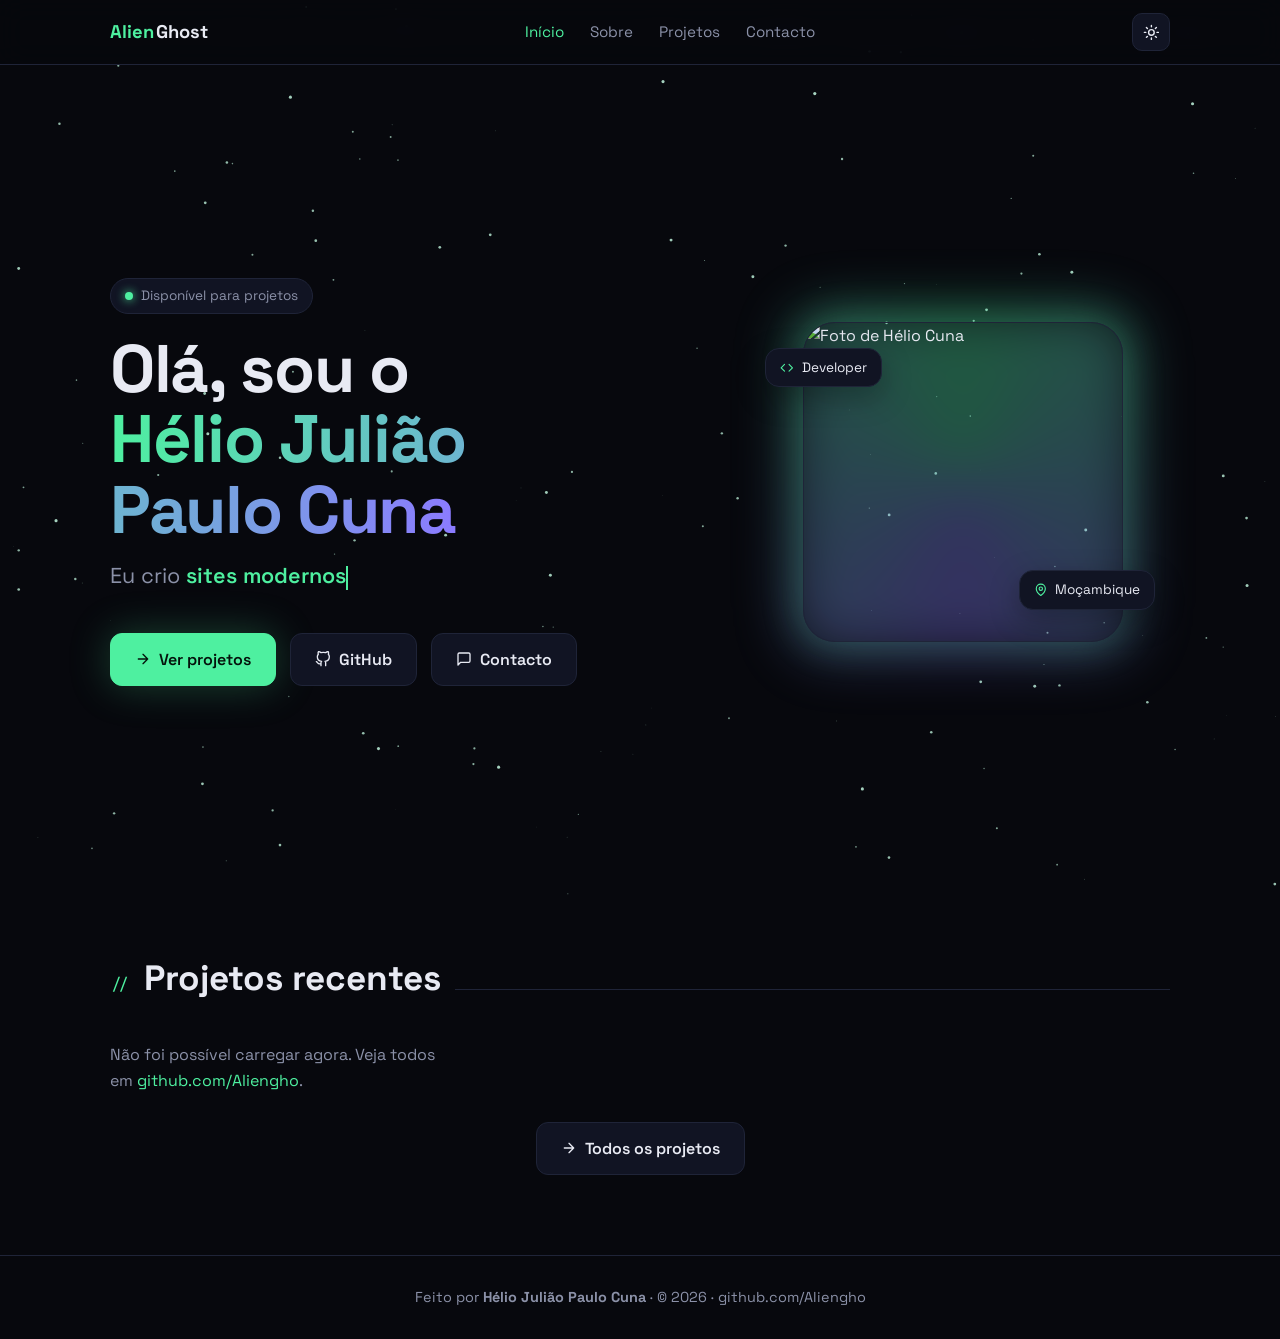
==== commit d27d456e: "Volta ao visual original, sem emojis, separado em páginas" ====
--- a/index.html
+++ b/index.html
@@ -3,33 +3,42 @@
 <head>
 <meta charset="utf-8">
 <meta name="viewport" content="width=device-width, initial-scale=1">
-<title>Hélio Cuna</title>
-<meta name="description" content="Hélio Julião Paulo Cuna — estudante e desenvolvedor. Sites, bots e aplicações.">
-<meta property="og:title" content="Hélio Julião Paulo Cuna">
+<title>Hélio Cuna · Alien Ghost</title>
+<meta name="description" content="Portfólio de Hélio Julião Paulo Cuna (Aliengho) — estudante e desenvolvedor: sites, bots e apps.">
+<meta property="og:title" content="Hélio Julião Paulo Cuna · Alien Ghost">
 <meta property="og:image" content="https://avatars.githubusercontent.com/u/177729022?v=4">
 <link rel="icon" href="https://avatars.githubusercontent.com/u/177729022?s=64">
-<link rel="stylesheet" href="https://fonts.googleapis.com/css2?family=Fraunces:opsz,wght@9..144,500&family=Inter:wght@400;500;600&family=JetBrains+Mono&display=swap">
+<link rel="stylesheet" href="https://fonts.googleapis.com/css2?family=Space+Grotesk:wght@400;500;700&family=JetBrains+Mono:wght@400;600&display=swap">
 <link rel="stylesheet" href="style.css">
 </head>
 <body data-page="inicio">
-<main class="wrap">
-  <section class="intro">
-    <div>
-      <p class="eyebrow">Estudante · Desenvolvedor</p>
-      <h1>Hélio Julião<br>Paulo Cuna</h1>
-      <p class="lead">Faço <strong>sites</strong>, <strong>bots de WhatsApp</strong> e pequenas <strong>aplicações</strong>. Estou a aprender todos os dias e gosto de transformar ideias em coisas que funcionam.</p>
-      <div class="actions">
-        <a class="btn primary" href="projetos.html">Ver projetos</a>
-        <a class="btn" href="sobre.html">Sobre mim</a>
+<main>
+  <header class="hero">
+    <div class="wrap">
+      <div>
+        <span class="tag"><i class="dot"></i> Disponível para projetos</span>
+        <h1>Olá, sou o<br><span class="grad">Hélio Julião<br>Paulo Cuna</span></h1>
+        <div class="type">Eu crio <b id="typed"></b><span class="caret"></span></div>
+        <div class="cta">
+          <a href="projetos.html" class="btn main" data-icon="arrow">Ver projetos</a>
+          <a href="https://github.com/Aliengho" target="_blank" rel="noopener" class="btn ghost" data-icon="github">GitHub</a>
+          <a href="contacto.html" class="btn ghost" data-icon="chat">Contacto</a>
+        </div>
+      </div>
+      <div class="avatar">
+        <img src="https://avatars.githubusercontent.com/u/177729022?v=4" alt="Foto de Hélio Cuna">
+        <div class="badge b1" data-icon="code">Developer</div>
+        <div class="badge b2" data-icon="pin">Moçambique</div>
       </div>
     </div>
-    <img src="https://avatars.githubusercontent.com/u/177729022?v=4" alt="Hélio Cuna">
-  </section>
+  </header>
 
   <section>
-    <h2>Projetos recentes</h2>
-    <div id="featured"><p class="empty">A carregar…</p></div>
-    <p style="margin-top:24px"><a class="link" href="projetos.html">Todos os projetos →</a></p>
+    <div class="wrap">
+      <div class="sec-title rv"><span class="n mono">//</span><h2>Projetos recentes</h2><span class="ln"></span></div>
+      <div class="projects" id="projects" data-limit="3"><div class="skel"></div><div class="skel"></div><div class="skel"></div></div>
+      <div class="more rv"><a href="projetos.html" class="btn ghost" data-icon="arrow">Todos os projetos</a></div>
+    </div>
   </section>
 </main>
 <script src="main.js"></script>
--- a/style.css
+++ b/style.css
@@ -1,111 +1,152 @@
-:root {
-  --bg: #0e0e0e;
-  --surface: #161616;
-  --line: #262626;
-  --text: #ededed;
-  --muted: #8a8a8a;
-  --accent: #d4ff5a;
-  --max: 920px;
+:root{
+  --bg:#07080d; --bg2:#0d0f18; --card:#111423; --line:#1f2438;
+  --text:#e8eaf3; --muted:#8b91a8; --accent:#4ef0a0; --accent2:#8b7bff;
+  --glow:0 0 40px rgba(78,240,160,.25);
 }
-:root[data-theme="light"] {
-  --bg: #fafaf7;
-  --surface: #ffffff;
-  --line: #e4e4de;
-  --text: #161616;
-  --muted: #6b6b6b;
-  --accent: #4a6b00;
+:root[data-theme="light"]{
+  --bg:#f6f7fb; --bg2:#eceef6; --card:#ffffff; --line:#dde0ec;
+  --text:#141726; --muted:#5b6178; --accent:#0a9c62; --accent2:#5b48e8;
+  --glow:0 0 30px rgba(10,156,98,.15);
+}
+*{box-sizing:border-box;margin:0;padding:0}
+html{scroll-behavior:smooth}
+body{background:var(--bg);color:var(--text);font-family:"Space Grotesk",system-ui,sans-serif;line-height:1.6;overflow-x:hidden;transition:background .3s,color .3s;min-height:100vh;display:flex;flex-direction:column}
+main{flex:1}
+a{color:inherit;text-decoration:none}
+.mono{font-family:"JetBrains Mono",monospace}
+.wrap{max-width:1100px;margin:0 auto;padding:0 20px}
+svg.ic{width:1em;height:1em;stroke:currentColor;fill:none;stroke-width:2;stroke-linecap:round;stroke-linejoin:round;flex-shrink:0}
+
+/* fundo de estrelas */
+#stars{position:fixed;inset:0;z-index:-1;pointer-events:none}
+
+/* navegação */
+nav{position:fixed;top:0;left:0;right:0;z-index:50;backdrop-filter:blur(14px);background:color-mix(in srgb,var(--bg) 70%,transparent);border-bottom:1px solid var(--line)}
+nav .wrap{display:flex;align-items:center;justify-content:space-between;height:64px}
+.logo{font-weight:700;font-size:1.15rem;display:flex;gap:2px;align-items:center}
+.logo span{color:var(--accent)}
+.links{display:flex;gap:26px;align-items:center}
+.links a{color:var(--muted);font-size:.95rem;transition:color .2s}
+.links a:hover,.links a[aria-current="page"]{color:var(--accent)}
+.btn-icon{background:var(--card);border:1px solid var(--line);color:var(--text);width:38px;height:38px;border-radius:10px;cursor:pointer;display:grid;place-items:center;font-size:1.05rem}
+#menu{display:none}
+@media (max-width:760px){
+  #menu{display:grid}
+  .links{position:fixed;top:64px;left:0;right:0;flex-direction:column;gap:0;background:var(--bg2);border-bottom:1px solid var(--line);max-height:0;overflow:hidden;transition:max-height .3s}
+  .links.open{max-height:400px}
+  .links a{padding:14px 20px;width:100%}
 }
 
-* { box-sizing: border-box; margin: 0; padding: 0; }
-body {
-  background: var(--bg);
-  color: var(--text);
-  font-family: "Inter", system-ui, sans-serif;
-  font-size: 17px;
-  line-height: 1.65;
-  -webkit-font-smoothing: antialiased;
-}
-a { color: inherit; }
-img { display: block; max-width: 100%; }
-.wrap { max-width: var(--max); margin: 0 auto; padding: 0 24px; }
+/* hero */
+.hero{min-height:100vh;display:flex;align-items:center;padding-top:64px}
+.hero .wrap{display:grid;grid-template-columns:1.3fr .9fr;gap:50px;align-items:center;width:100%}
+.tag{display:inline-flex;gap:8px;align-items:center;padding:6px 14px;border:1px solid var(--line);border-radius:99px;font-size:.85rem;color:var(--muted);background:var(--card)}
+.dot{width:8px;height:8px;border-radius:50%;background:var(--accent);box-shadow:0 0 10px var(--accent);animation:pulse 2s infinite}
+@keyframes pulse{50%{opacity:.35}}
+h1{font-size:clamp(2.3rem,6vw,4.2rem);line-height:1.05;margin:20px 0 14px;letter-spacing:-.02em}
+.grad{background:linear-gradient(90deg,var(--accent),var(--accent2));-webkit-background-clip:text;background-clip:text;color:transparent}
+.type{font-size:clamp(1.05rem,2.4vw,1.35rem);color:var(--muted);min-height:2em}
+.type b{color:var(--accent);font-weight:600}
+.caret{display:inline-block;width:2px;height:1.1em;background:var(--accent);vertical-align:middle;animation:blink 1s steps(1) infinite}
+@keyframes blink{50%{opacity:0}}
+.cta{display:flex;gap:14px;margin-top:30px;flex-wrap:wrap}
+.btn{padding:13px 24px;border-radius:12px;font-weight:600;border:1px solid var(--line);transition:transform .2s,box-shadow .2s;display:inline-flex;gap:8px;align-items:center}
+.btn:hover{transform:translateY(-2px)}
+.btn.main{background:var(--accent);color:#04120b;border-color:var(--accent);box-shadow:var(--glow)}
+.btn.ghost{background:var(--card)}
+.avatar{position:relative;justify-self:center}
+.avatar img{width:min(320px,70vw);aspect-ratio:1;border-radius:32px;object-fit:cover;border:1px solid var(--line);box-shadow:var(--glow);animation:float 6s ease-in-out infinite;display:block}
+.avatar::before{content:"";position:absolute;inset:-14px;border-radius:40px;background:conic-gradient(from 0deg,var(--accent),var(--accent2),var(--accent));filter:blur(28px);opacity:.35;z-index:-1;animation:spin 10s linear infinite}
+.badge{position:absolute;background:var(--card);border:1px solid var(--line);border-radius:14px;padding:8px 14px;font-size:.85rem;box-shadow:0 10px 30px rgba(0,0,0,.3);display:flex;gap:8px;align-items:center}
+.badge svg{color:var(--accent)}
+.b1{top:8%;left:-12%}.b2{bottom:10%;right:-10%}
+@keyframes float{50%{transform:translateY(-12px)}}
+@keyframes spin{to{transform:rotate(360deg)}}
+@media (max-width:860px){.hero .wrap{grid-template-columns:1fr;text-align:center}.cta{justify-content:center}.avatar{order:-1}.b1{left:-4%}.b2{right:-4%}}
 
-/* cabeçalho */
-header { border-bottom: 1px solid var(--line); }
-header .wrap { display: flex; align-items: center; justify-content: space-between; height: 72px; gap: 16px; }
-.brand { font-weight: 600; text-decoration: none; letter-spacing: -.01em; }
-header nav { display: flex; gap: 28px; align-items: center; }
-header nav a { text-decoration: none; color: var(--muted); font-size: 15px; }
-header nav a:hover, header nav a[aria-current="page"] { color: var(--text); }
-.theme-btn {
-  background: none; border: 1px solid var(--line); color: var(--muted);
-  width: 34px; height: 34px; border-radius: 8px; cursor: pointer; display: grid; place-items: center;
-}
-.theme-btn:hover { color: var(--text); }
-.theme-btn svg { width: 16px; height: 16px; }
-@media (max-width: 640px) {
-  header .wrap { height: auto; padding-top: 16px; padding-bottom: 16px; flex-wrap: wrap; }
-  header nav { gap: 18px; width: 100%; order: 3; }
-}
+/* cabeçalho das páginas internas */
+.page-head{padding:140px 0 50px}
+.page-head h1{margin:14px 0 10px}
+.page-head p{color:var(--muted);font-size:1.1rem;max-width:620px}
 
-/* tipografia */
-main { padding: 80px 0 100px; }
-.eyebrow { font-family: "JetBrains Mono", monospace; font-size: 13px; color: var(--accent); text-transform: uppercase; letter-spacing: .08em; margin-bottom: 16px; }
-h1 { font-family: "Fraunces", Georgia, serif; font-weight: 500; font-size: clamp(40px, 7vw, 64px); line-height: 1.05; letter-spacing: -.02em; margin-bottom: 24px; }
-h2 { font-family: "Fraunces", Georgia, serif; font-weight: 500; font-size: 28px; letter-spacing: -.01em; margin-bottom: 20px; }
-h3 { font-size: 17px; font-weight: 600; }
-.lead { font-size: 20px; color: var(--muted); max-width: 620px; }
-.lead strong { color: var(--text); font-weight: 500; }
-p + p { margin-top: 16px; }
-.muted { color: var(--muted); }
-section + section { margin-top: 80px; }
+/* secções */
+section{padding:50px 0 80px}
+.sec-title{display:flex;align-items:baseline;gap:14px;margin-bottom:36px}
+.sec-title .n{color:var(--accent);font-size:1rem}
+.sec-title h2{font-size:clamp(1.6rem,3.5vw,2.2rem)}
+.sec-title .ln{flex:1;height:1px;background:var(--line)}
+.card{background:var(--card);border:1px solid var(--line);border-radius:18px;padding:26px;transition:transform .25s,border-color .25s,box-shadow .25s}
+.card:hover{transform:translateY(-4px);border-color:color-mix(in srgb,var(--accent) 50%,var(--line));box-shadow:var(--glow)}
+.ico{width:46px;height:46px;display:grid;place-items:center;background:var(--bg2);border-radius:12px;flex-shrink:0;color:var(--accent);font-size:1.25rem}
 
-/* links e botões */
-.actions { display: flex; gap: 12px; margin-top: 36px; flex-wrap: wrap; }
-.btn {
-  display: inline-flex; align-items: center; gap: 8px; padding: 11px 20px; border-radius: 8px;
-  text-decoration: none; font-size: 15px; font-weight: 500; border: 1px solid var(--line);
-}
-.btn svg { width: 16px; height: 16px; }
-.btn.primary { background: var(--text); color: var(--bg); border-color: var(--text); }
-.btn:hover { border-color: var(--muted); }
-.link { color: var(--text); text-decoration: underline; text-decoration-color: var(--line); text-underline-offset: 4px; }
-.link:hover { text-decoration-color: var(--accent); }
+/* sobre */
+.about{display:grid;grid-template-columns:1.4fr 1fr;gap:30px}
+.about p{color:var(--muted);margin-bottom:16px;font-size:1.05rem}
+.about p b{color:var(--text)}
+.facts{display:grid;gap:12px}
+.fact{display:flex;gap:14px;align-items:center}
+.fact small{color:var(--muted);display:block;font-size:.8rem}
+.stats{display:grid;grid-template-columns:repeat(3,1fr);gap:14px;margin-top:20px}
+.stat{text-align:center;padding:18px 10px}
+.stat b{display:block;font-size:2rem;color:var(--accent)}
+.stat span{font-size:.85rem;color:var(--muted)}
+@media (max-width:860px){.about{grid-template-columns:1fr}}
 
-/* início */
-.intro { display: grid; grid-template-columns: 1fr 200px; gap: 48px; align-items: start; }
-.intro img { width: 200px; height: 200px; border-radius: 12px; object-fit: cover; filter: grayscale(.2); }
-@media (max-width: 640px) { .intro { grid-template-columns: 1fr; } .intro img { width: 120px; height: 120px; order: -1; } }
-
-/* listas */
-.list { border-top: 1px solid var(--line); }
-.row {
-  display: grid; grid-template-columns: 140px 1fr; gap: 24px; padding: 22px 0; border-bottom: 1px solid var(--line);
-}
-.row .k { font-family: "JetBrains Mono", monospace; font-size: 13px; color: var(--muted); padding-top: 3px; }
-.row p { color: var(--muted); margin-top: 4px; }
-@media (max-width: 640px) { .row { grid-template-columns: 1fr; gap: 4px; } }
-
-.tags { display: flex; flex-wrap: wrap; gap: 8px; }
-.tags span { font-size: 14px; padding: 4px 10px; border: 1px solid var(--line); border-radius: 6px; color: var(--muted); }
+/* habilidades */
+.skills{display:grid;grid-template-columns:repeat(auto-fit,minmax(240px,1fr));gap:18px}
+.skills h3{display:flex;gap:12px;align-items:center;margin-bottom:16px;font-size:1.15rem}
+.skills h3 .ico{width:38px;height:38px;font-size:1.05rem}
+.chips{display:flex;flex-wrap:wrap;gap:8px}
+.chip{padding:6px 12px;border-radius:8px;background:var(--bg2);border:1px solid var(--line);font-size:.88rem}
 
 /* projetos */
-.filters { display: flex; gap: 6px; flex-wrap: wrap; margin-bottom: 28px; }
-.filters button {
-  background: none; border: 1px solid var(--line); color: var(--muted); padding: 6px 14px; border-radius: 6px;
-  cursor: pointer; font: inherit; font-size: 14px;
-}
-.filters button[aria-pressed="true"] { color: var(--bg); background: var(--text); border-color: var(--text); }
-.project { display: grid; grid-template-columns: 1fr auto; gap: 8px 24px; padding: 24px 0; border-bottom: 1px solid var(--line); text-decoration: none; }
-.project:first-child { border-top: 1px solid var(--line); }
-.project h3 { display: flex; align-items: center; gap: 8px; }
-.project h3 .arrow { opacity: 0; transition: opacity .15s, transform .15s; color: var(--accent); }
-.project:hover h3 .arrow { opacity: 1; transform: translateX(3px); }
-.project p { grid-column: 1; color: var(--muted); font-size: 15px; }
-.project .meta { grid-row: 1 / span 2; grid-column: 2; text-align: right; font-family: "JetBrains Mono", monospace; font-size: 13px; color: var(--muted); }
-.dot { display: inline-block; width: 8px; height: 8px; border-radius: 50%; margin-right: 6px; }
-.empty { color: var(--muted); padding: 24px 0; }
+.filters{display:flex;gap:10px;flex-wrap:wrap;margin-bottom:24px}
+.filters button{background:var(--card);border:1px solid var(--line);color:var(--muted);padding:8px 16px;border-radius:99px;cursor:pointer;font-family:inherit;font-size:.9rem}
+.filters button.on{background:var(--accent);color:#04120b;border-color:var(--accent)}
+.projects{display:grid;grid-template-columns:repeat(auto-fill,minmax(300px,1fr));gap:18px}
+.proj{display:flex;flex-direction:column;gap:12px}
+.proj .top{display:flex;justify-content:space-between;align-items:center}
+.proj .top .ext{font-size:.85rem;color:var(--muted);display:flex;gap:14px}
+.proj .top .ext a{display:flex;gap:6px;align-items:center}
+.proj .top .ext a:hover{color:var(--accent)}
+.proj h3{font-size:1.15rem;word-break:break-word}
+.proj p{color:var(--muted);font-size:.95rem;flex:1}
+.proj .meta{display:flex;gap:16px;font-size:.82rem;color:var(--muted);align-items:center}
+.proj .meta span{display:flex;gap:6px;align-items:center}
+.lang-dot{width:10px;height:10px;border-radius:50%;display:inline-block}
+.skel{height:190px;background:linear-gradient(90deg,var(--card),var(--bg2),var(--card));background-size:200% 100%;animation:sh 1.4s infinite;border-radius:18px}
+@keyframes sh{to{background-position:-200% 0}}
+.more{margin-top:28px;text-align:center}
 
-/* rodapé */
-footer { border-top: 1px solid var(--line); padding: 28px 0; font-size: 14px; color: var(--muted); }
-footer .wrap { display: flex; justify-content: space-between; gap: 16px; flex-wrap: wrap; }
-footer a { color: var(--muted); }
+/* jornada */
+.timeline{position:relative;padding-left:30px}
+.timeline::before{content:"";position:absolute;left:8px;top:6px;bottom:6px;width:2px;background:linear-gradient(var(--accent),var(--accent2))}
+.ev{position:relative;margin-bottom:26px}
+.ev::before{content:"";position:absolute;left:-28px;top:8px;width:14px;height:14px;border-radius:50%;background:var(--bg);border:3px solid var(--accent)}
+.ev .when{color:var(--accent);font-size:.85rem}
+.ev h3{font-size:1.1rem;margin:2px 0 4px}
+.ev p{color:var(--muted)}
+
+/* terminal */
+.term{background:#05060a;border:1px solid var(--line);border-radius:16px;overflow:hidden;font-family:"JetBrains Mono",monospace;font-size:.9rem}
+.term .bar{display:flex;gap:7px;padding:12px 14px;background:#0c0e16;border-bottom:1px solid var(--line)}
+.term .bar i{width:12px;height:12px;border-radius:50%;display:block}
+.term .body{padding:18px;color:#c9cfe6;min-height:230px;max-height:320px;overflow:auto}
+.term .body .p{color:#4ef0a0}
+.term input{background:none;border:0;outline:0;color:#e8eaf3;font:inherit;width:60%}
+
+/* contacto */
+.contact-grid{display:grid;grid-template-columns:1fr 1.2fr;gap:30px;align-items:start}
+.contact-grid .fact{text-decoration:none}
+@media (max-width:860px){.contact-grid{grid-template-columns:1fr}}
+
+footer{border-top:1px solid var(--line);padding:30px 0;text-align:center;color:var(--muted);font-size:.9rem}
+footer a:hover{color:var(--accent)}
+
+/* animação ao rolar */
+.rv{opacity:0;transform:translateY(30px);transition:opacity .7s,transform .7s}
+.rv.in{opacity:1;transform:none}
+@media (prefers-reduced-motion:reduce){*{animation:none!important;transition:none!important}.rv{opacity:1;transform:none}}
+
+#top{position:fixed;right:20px;bottom:20px;opacity:0;pointer-events:none;transition:opacity .3s;z-index:40}
+#top.show{opacity:1;pointer-events:auto}
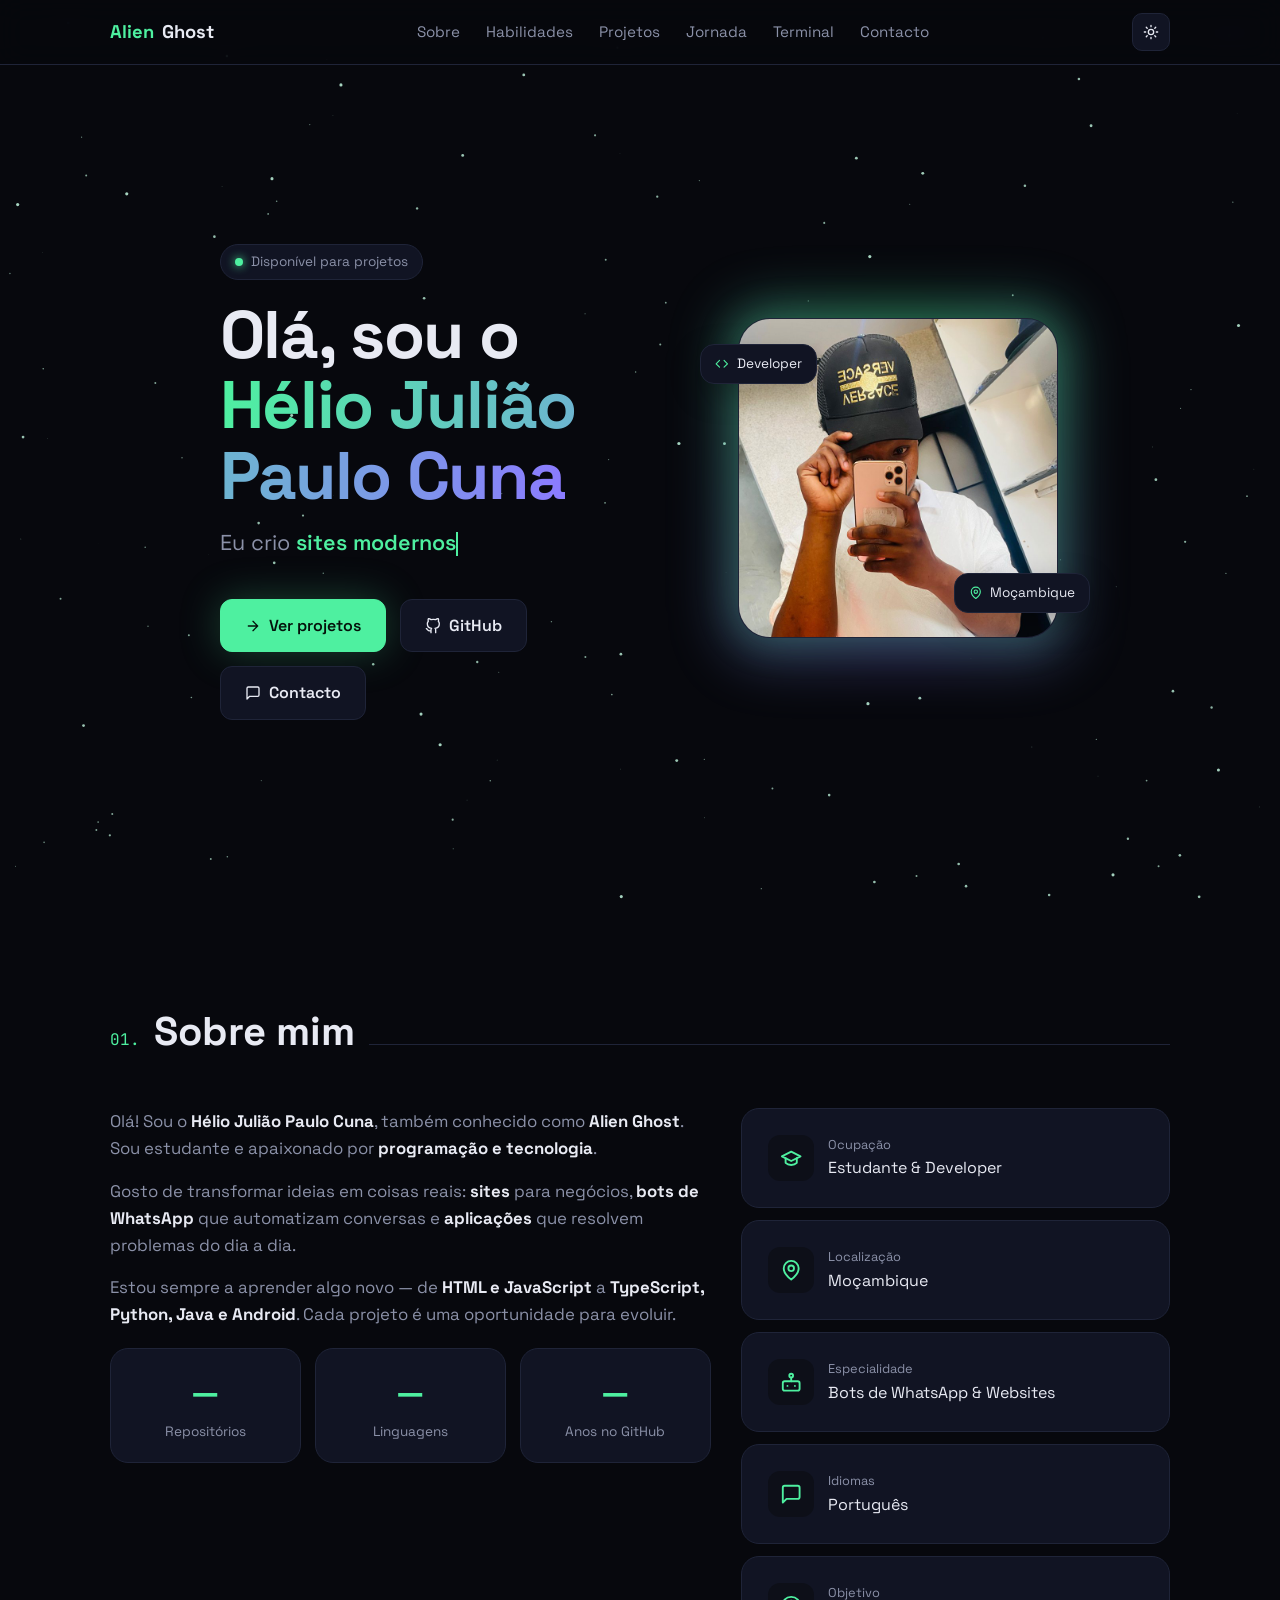
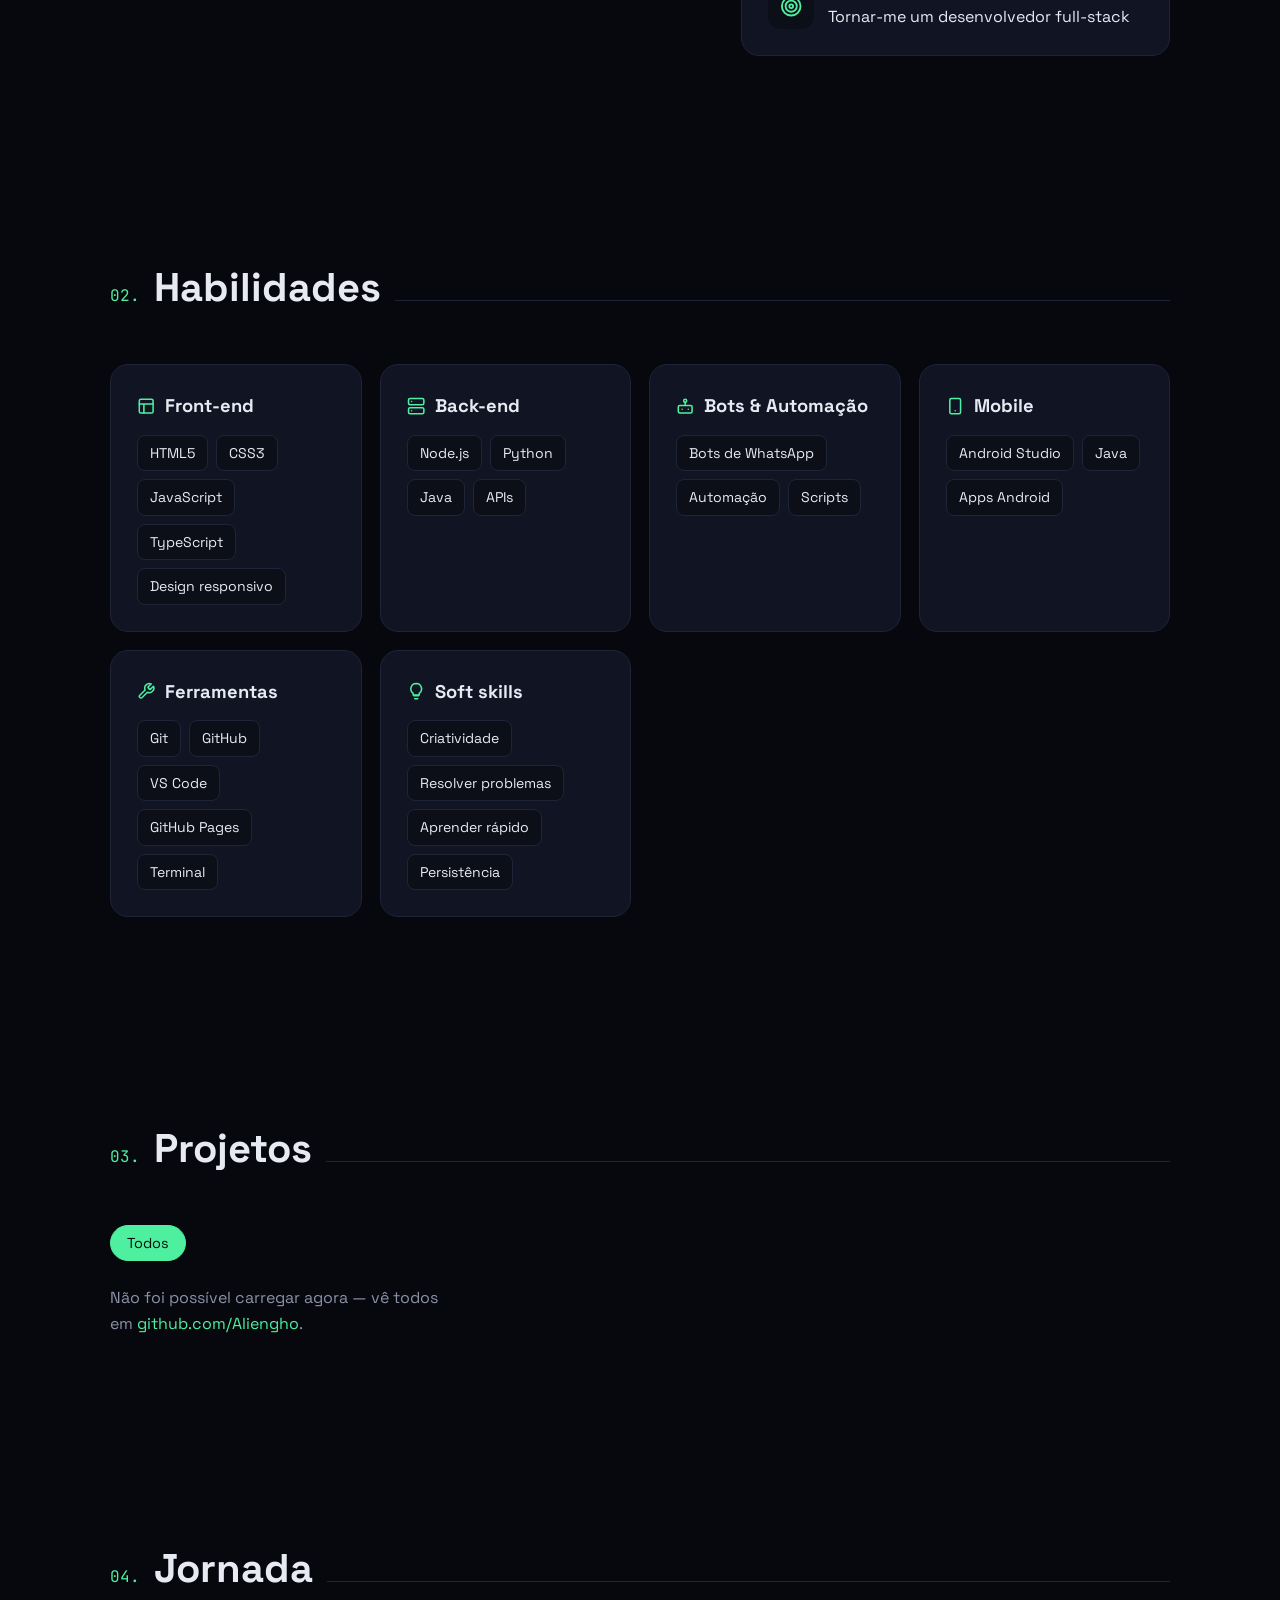
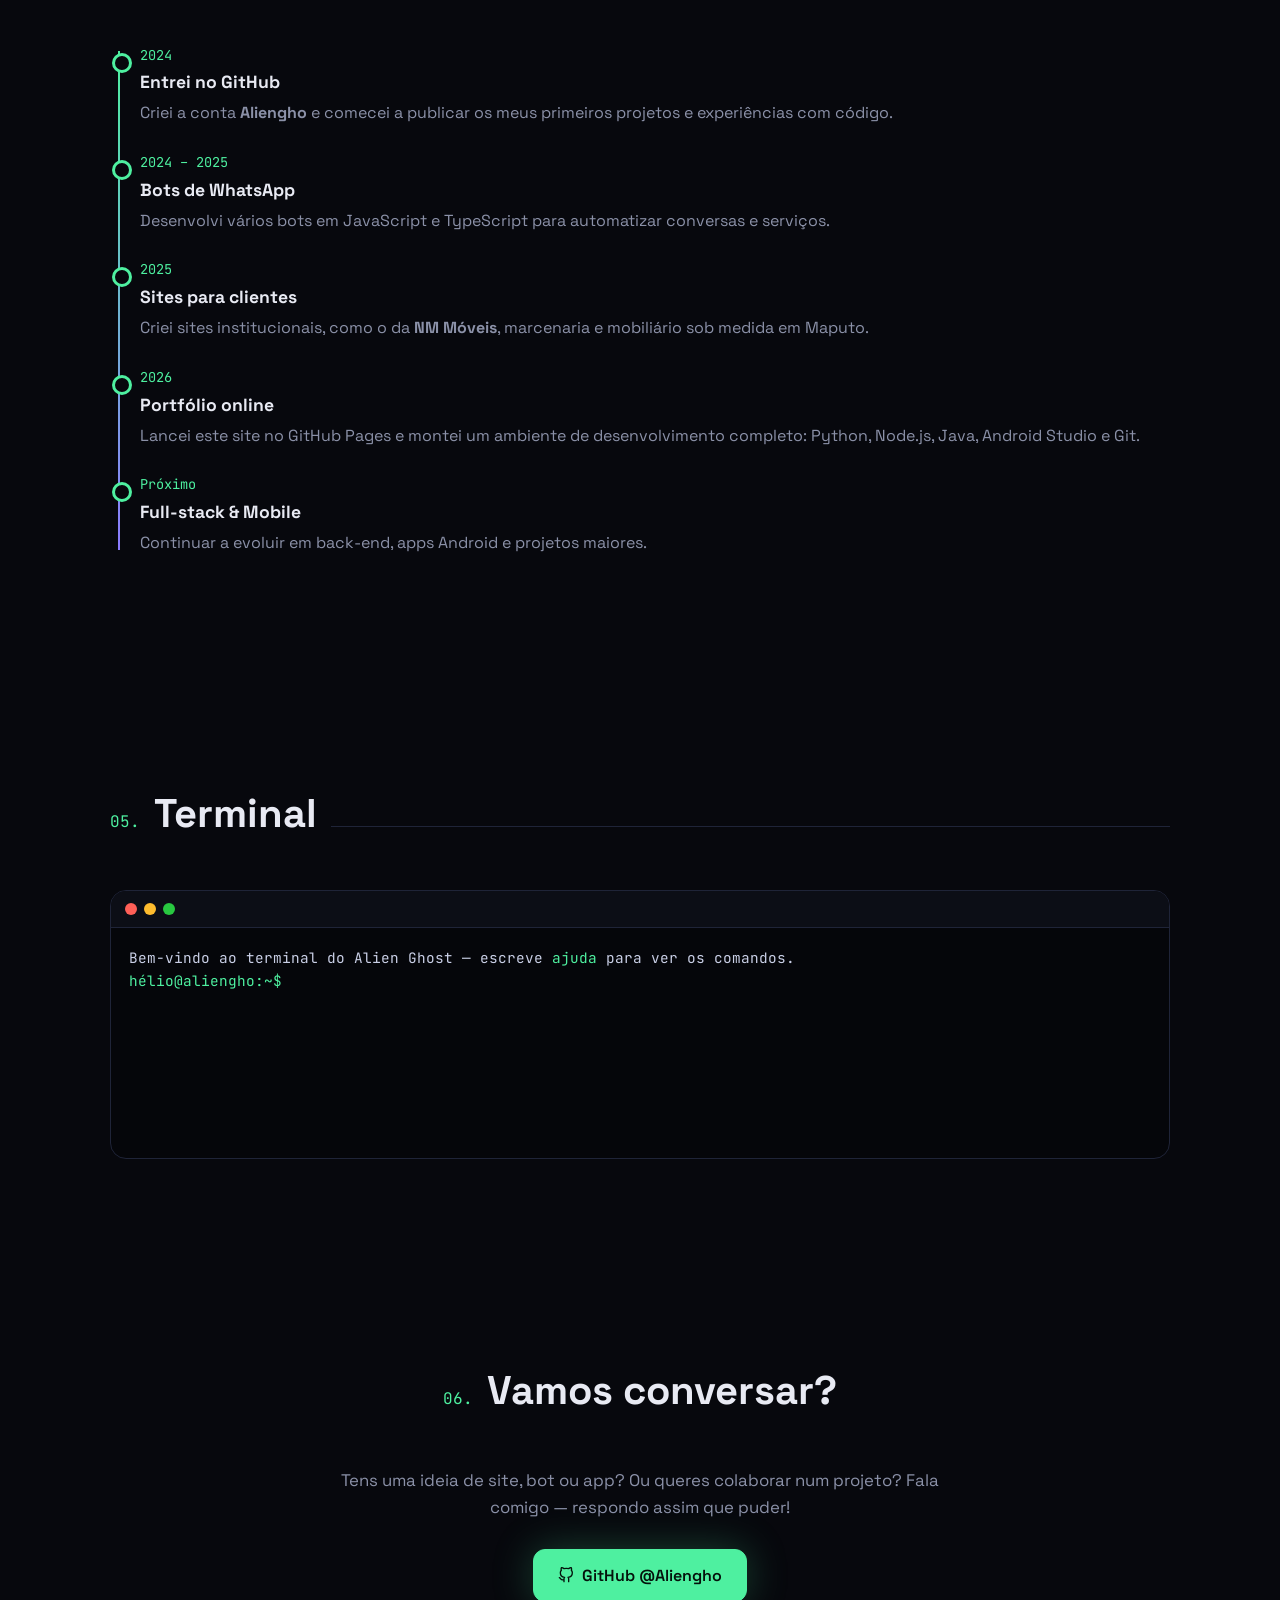
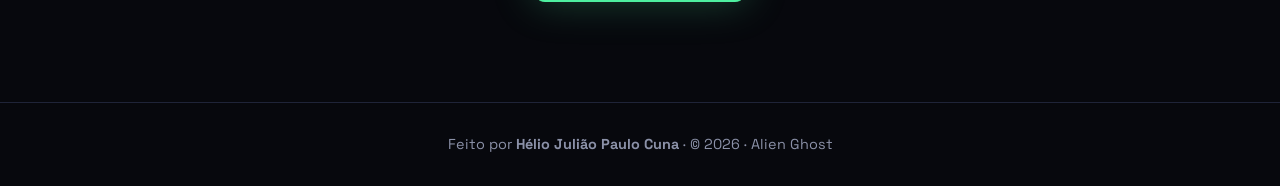
==== commit e146ef38: "Volta à primeira versão (uma página), sem emojis, com foto de perfil" ====
--- a/index.html
+++ b/index.html
@@ -6,41 +6,425 @@
 <title>Hélio Cuna · Alien Ghost</title>
 <meta name="description" content="Portfólio de Hélio Julião Paulo Cuna (Aliengho) — estudante e desenvolvedor: sites, bots e apps.">
 <meta property="og:title" content="Hélio Julião Paulo Cuna · Alien Ghost">
-<meta property="og:image" content="https://avatars.githubusercontent.com/u/177729022?v=4">
-<link rel="icon" href="https://avatars.githubusercontent.com/u/177729022?s=64">
-<link rel="stylesheet" href="https://fonts.googleapis.com/css2?family=Space+Grotesk:wght@400;500;700&family=JetBrains+Mono:wght@400;600&display=swap">
-<link rel="stylesheet" href="style.css">
+<meta property="og:description" content="Estudante e desenvolvedor — sites, bots de WhatsApp e apps.">
+<meta property="og:image" content="https://aliengho.github.io/foto.jpg">
+<link rel="icon" href="foto.jpg">
+<link rel="preconnect" href="https://fonts.googleapis.com">
+<link href="https://fonts.googleapis.com/css2?family=Space+Grotesk:wght@400;500;700&family=JetBrains+Mono:wght@400;600&display=swap" rel="stylesheet">
+<style>
+:root{
+  --bg:#07080d; --bg2:#0d0f18; --card:#111423; --line:#1f2438;
+  --text:#e8eaf3; --muted:#8b91a8; --accent:#4ef0a0; --accent2:#8b7bff;
+  --glow:0 0 40px rgba(78,240,160,.25);
+}
+:root[data-theme="light"]{
+  --bg:#f6f7fb; --bg2:#eceef6; --card:#ffffff; --line:#dde0ec;
+  --text:#141726; --muted:#5b6178; --accent:#0a9c62; --accent2:#5b48e8;
+  --glow:0 0 30px rgba(10,156,98,.15);
+}
+*{box-sizing:border-box;margin:0;padding:0}
+html{scroll-behavior:smooth}
+body{background:var(--bg);color:var(--text);font-family:"Space Grotesk",system-ui,sans-serif;line-height:1.6;overflow-x:hidden;transition:background .3s,color .3s}
+a{color:inherit;text-decoration:none}
+.mono{font-family:"JetBrains Mono",monospace}
+svg.ic{width:1em;height:1em;stroke:currentColor;fill:none;stroke-width:2;stroke-linecap:round;stroke-linejoin:round;flex-shrink:0}
+.btn-icon{display:grid;place-items:center}
+.fact .i,.proj .top .i{color:var(--accent)}
+.proj .top .i{display:grid;place-items:center;width:44px;height:44px;background:var(--bg2);border-radius:12px;font-size:1.2rem}
+.skills h3 svg,.badge svg{color:var(--accent)}
+.badge{display:flex;gap:8px;align-items:center}
+.proj .top .ext a,.proj .meta span{display:inline-flex;gap:6px;align-items:center}
+.wrap{max-width:1100px;margin:0 auto;padding:0 20px}
+
+/* fundo de estrelas */
+#stars{position:fixed;inset:0;z-index:-1;pointer-events:none}
+
+/* navegação */
+nav{position:fixed;top:0;left:0;right:0;z-index:50;backdrop-filter:blur(14px);background:color-mix(in srgb,var(--bg) 70%,transparent);border-bottom:1px solid var(--line)}
+nav .wrap{display:flex;align-items:center;justify-content:space-between;height:64px}
+.logo{font-weight:700;font-size:1.15rem;display:flex;gap:8px;align-items:center}
+.logo span{color:var(--accent)}
+.links{display:flex;gap:26px;align-items:center}
+.links a{color:var(--muted);font-size:.95rem;transition:color .2s}
+.links a:hover,.links a.on{color:var(--accent)}
+.btn-icon{background:var(--card);border:1px solid var(--line);color:var(--text);width:38px;height:38px;border-radius:10px;cursor:pointer;font-size:1rem}
+#menu{display:none}
+@media (max-width:760px){
+  #menu{display:block}
+  .links{position:fixed;top:64px;left:0;right:0;flex-direction:column;gap:0;background:var(--bg2);border-bottom:1px solid var(--line);max-height:0;overflow:hidden;transition:max-height .3s}
+  .links.open{max-height:400px}
+  .links a{padding:14px 20px;width:100%}
+}
+
+/* hero */
+.hero{min-height:100vh;display:flex;align-items:center;padding-top:64px}
+.hero .wrap{display:grid;grid-template-columns:1.3fr .9fr;gap:50px;align-items:center}
+.tag{display:inline-flex;gap:8px;align-items:center;padding:6px 14px;border:1px solid var(--line);border-radius:99px;font-size:.85rem;color:var(--muted);background:var(--card)}
+.dot{width:8px;height:8px;border-radius:50%;background:var(--accent);box-shadow:0 0 10px var(--accent);animation:pulse 2s infinite}
+@keyframes pulse{50%{opacity:.35}}
+h1{font-size:clamp(2.3rem,6vw,4.2rem);line-height:1.05;margin:20px 0 14px;letter-spacing:-.02em}
+h1 .grad{background:linear-gradient(90deg,var(--accent),var(--accent2));-webkit-background-clip:text;background-clip:text;color:transparent}
+.type{font-size:clamp(1.05rem,2.4vw,1.35rem);color:var(--muted);min-height:2em}
+.type b{color:var(--accent);font-weight:600}
+.caret{display:inline-block;width:2px;height:1.1em;background:var(--accent);vertical-align:middle;animation:blink 1s steps(1) infinite}
+@keyframes blink{50%{opacity:0}}
+.cta{display:flex;gap:14px;margin-top:30px;flex-wrap:wrap}
+.btn{padding:13px 24px;border-radius:12px;font-weight:600;border:1px solid var(--line);transition:transform .2s,box-shadow .2s;display:inline-flex;gap:8px;align-items:center}
+.btn:hover{transform:translateY(-2px)}
+.btn.main{background:var(--accent);color:#04120b;border-color:var(--accent);box-shadow:var(--glow)}
+.btn.ghost{background:var(--card)}
+.avatar{position:relative;justify-self:center}
+.avatar img{width:min(320px,70vw);aspect-ratio:1;border-radius:32px;object-fit:cover;border:1px solid var(--line);box-shadow:var(--glow);animation:float 6s ease-in-out infinite}
+.avatar::before{content:"";position:absolute;inset:-14px;border-radius:40px;background:conic-gradient(from 0deg,var(--accent),var(--accent2),var(--accent));filter:blur(28px);opacity:.35;z-index:-1;animation:spin 10s linear infinite}
+.badge{position:absolute;background:var(--card);border:1px solid var(--line);border-radius:14px;padding:8px 14px;font-size:.85rem;box-shadow:0 10px 30px rgba(0,0,0,.3)}
+.b1{top:8%;left:-12%}.b2{bottom:10%;right:-10%}
+@keyframes float{50%{transform:translateY(-12px)}}
+@keyframes spin{to{transform:rotate(360deg)}}
+@media (max-width:860px){.hero .wrap{grid-template-columns:1fr;text-align:center}.cta{justify-content:center}.avatar{order:-1}.b1{left:-4%}.b2{right:-4%}}
+
+/* secções */
+section{padding:100px 0}
+.sec-title{display:flex;align-items:baseline;gap:14px;margin-bottom:44px}
+.sec-title .n{color:var(--accent);font-size:1rem}
+.sec-title h2{font-size:clamp(1.8rem,4vw,2.5rem)}
+.sec-title .ln{flex:1;height:1px;background:var(--line)}
+.card{background:var(--card);border:1px solid var(--line);border-radius:18px;padding:26px;transition:transform .25s,border-color .25s,box-shadow .25s}
+.card:hover{transform:translateY(-4px);border-color:color-mix(in srgb,var(--accent) 50%,var(--line));box-shadow:var(--glow)}
+
+/* sobre */
+.about{display:grid;grid-template-columns:1.4fr 1fr;gap:30px}
+.about p{color:var(--muted);margin-bottom:16px;font-size:1.05rem}
+.about p b{color:var(--text)}
+.facts{display:grid;gap:12px}
+.fact{display:flex;gap:14px;align-items:center}
+.fact .i{font-size:1.4rem;width:46px;height:46px;display:grid;place-items:center;background:var(--bg2);border-radius:12px;flex-shrink:0}
+.fact small{color:var(--muted);display:block;font-size:.8rem}
+.stats{display:grid;grid-template-columns:repeat(3,1fr);gap:14px;margin-top:20px}
+.stat{text-align:center;padding:18px 10px}
+.stat b{display:block;font-size:2rem;color:var(--accent)}
+.stat span{font-size:.85rem;color:var(--muted)}
+@media (max-width:860px){.about{grid-template-columns:1fr}}
+
+/* habilidades */
+.skills{display:grid;grid-template-columns:repeat(auto-fit,minmax(240px,1fr));gap:18px}
+.skills h3{display:flex;gap:10px;align-items:center;margin-bottom:14px;font-size:1.15rem}
+.chips{display:flex;flex-wrap:wrap;gap:8px}
+.chip{padding:6px 12px;border-radius:8px;background:var(--bg2);border:1px solid var(--line);font-size:.88rem}
+
+/* projetos */
+.filters{display:flex;gap:10px;flex-wrap:wrap;margin-bottom:24px}
+.filters button{background:var(--card);border:1px solid var(--line);color:var(--muted);padding:8px 16px;border-radius:99px;cursor:pointer;font-family:inherit;font-size:.9rem}
+.filters button.on{background:var(--accent);color:#04120b;border-color:var(--accent)}
+.projects{display:grid;grid-template-columns:repeat(auto-fill,minmax(300px,1fr));gap:18px}
+.proj{display:flex;flex-direction:column;gap:12px}
+.proj .top{display:flex;justify-content:space-between;align-items:center;font-size:1.6rem}
+.proj .top .ext{font-size:.85rem;color:var(--muted);display:flex;gap:12px}
+.proj .top .ext a:hover{color:var(--accent)}
+.proj h3{font-size:1.15rem;word-break:break-word}
+.proj p{color:var(--muted);font-size:.95rem;flex:1}
+.proj .meta{display:flex;gap:14px;font-size:.82rem;color:var(--muted);align-items:center}
+.lang-dot{width:10px;height:10px;border-radius:50%;display:inline-block;margin-right:6px}
+.skel{height:190px;background:linear-gradient(90deg,var(--card),var(--bg2),var(--card));background-size:200% 100%;animation:sh 1.4s infinite;border-radius:18px}
+@keyframes sh{to{background-position:-200% 0}}
+
+/* jornada */
+.timeline{position:relative;padding-left:30px}
+.timeline::before{content:"";position:absolute;left:8px;top:6px;bottom:6px;width:2px;background:linear-gradient(var(--accent),var(--accent2))}
+.ev{position:relative;margin-bottom:26px}
+.ev::before{content:"";position:absolute;left:-28px;top:8px;width:14px;height:14px;border-radius:50%;background:var(--bg);border:3px solid var(--accent)}
+.ev .when{color:var(--accent);font-size:.85rem}
+.ev h3{font-size:1.1rem;margin:2px 0 4px}
+.ev p{color:var(--muted)}
+
+/* terminal */
+.term{background:#05060a;border:1px solid var(--line);border-radius:16px;overflow:hidden;font-family:"JetBrains Mono",monospace;font-size:.9rem}
+.term .bar{display:flex;gap:7px;padding:12px 14px;background:#0c0e16;border-bottom:1px solid var(--line)}
+.term .bar i{width:12px;height:12px;border-radius:50%;display:block}
+.term .body{padding:18px;color:#c9cfe6;min-height:230px;max-height:320px;overflow:auto}
+.term .body .p{color:#4ef0a0}
+.term input{background:none;border:0;outline:0;color:#e8eaf3;font:inherit;width:70%}
+
+/* contacto */
+.contact{text-align:center;max-width:640px;margin:0 auto}
+.contact p{color:var(--muted);margin:14px 0 28px;font-size:1.05rem}
+.socials{display:flex;gap:14px;justify-content:center;flex-wrap:wrap}
+
+footer{border-top:1px solid var(--line);padding:30px 0;text-align:center;color:var(--muted);font-size:.9rem}
+
+/* animação ao rolar */
+.rv{opacity:0;transform:translateY(30px);transition:opacity .7s,transform .7s}
+.rv.in{opacity:1;transform:none}
+@media (prefers-reduced-motion:reduce){*{animation:none!important;transition:none!important}.rv{opacity:1;transform:none}}
+
+#top{position:fixed;right:20px;bottom:20px;opacity:0;pointer-events:none;transition:opacity .3s;z-index:40}
+#top.show{opacity:1;pointer-events:auto}
+</style>
 </head>
-<body data-page="inicio">
-<main>
-  <header class="hero">
-    <div class="wrap">
-      <div>
-        <span class="tag"><i class="dot"></i> Disponível para projetos</span>
-        <h1>Olá, sou o<br><span class="grad">Hélio Julião<br>Paulo Cuna</span></h1>
-        <div class="type">Eu crio <b id="typed"></b><span class="caret"></span></div>
-        <div class="cta">
-          <a href="projetos.html" class="btn main" data-icon="arrow">Ver projetos</a>
-          <a href="https://github.com/Aliengho" target="_blank" rel="noopener" class="btn ghost" data-icon="github">GitHub</a>
-          <a href="contacto.html" class="btn ghost" data-icon="chat">Contacto</a>
+<body>
+<canvas id="stars"></canvas>
+
+<nav>
+  <div class="wrap">
+    <a href="#inicio" class="logo"><span>Alien</span>Ghost</a>
+    <div class="links" id="links">
+      <a href="#sobre">Sobre</a>
+      <a href="#skills">Habilidades</a>
+      <a href="#projetos">Projetos</a>
+      <a href="#jornada">Jornada</a>
+      <a href="#terminal">Terminal</a>
+      <a href="#contacto">Contacto</a>
+    </div>
+    <div style="display:flex;gap:8px">
+      <button class="btn-icon" id="theme" title="Mudar tema"></button>
+      <button class="btn-icon" id="menu" title="Menu" data-icon="menu"></button>
+    </div>
+  </div>
+</nav>
+
+<header class="hero" id="inicio">
+  <div class="wrap">
+    <div>
+      <span class="tag"><i class="dot"></i> Disponível para projetos</span>
+      <h1>Olá, sou o<br><span class="grad">Hélio Julião<br>Paulo Cuna</span></h1>
+      <div class="type">Eu crio <b id="typed"></b><span class="caret"></span></div>
+      <div class="cta">
+        <a href="#projetos" class="btn main" data-icon="arrow">Ver projetos</a>
+        <a href="https://github.com/Aliengho" target="_blank" rel="noopener" class="btn ghost" data-icon="github">GitHub</a>
+        <a href="#contacto" class="btn ghost" data-icon="chat">Contacto</a>
+      </div>
+    </div>
+    <div class="avatar">
+      <img src="foto.jpg" alt="Foto de Hélio Cuna">
+      <div class="badge b1" data-icon="code">Developer</div>
+      <div class="badge b2" data-icon="pin">Moçambique</div>
+    </div>
+  </div>
+</header>
+
+<section id="sobre">
+  <div class="wrap">
+    <div class="sec-title rv"><span class="n mono">01.</span><h2>Sobre mim</h2><span class="ln"></span></div>
+    <div class="about">
+      <div class="rv">
+        <p>Olá! Sou o <b>Hélio Julião Paulo Cuna</b>, também conhecido como <b>Alien Ghost</b>. Sou estudante e apaixonado por <b>programação e tecnologia</b>.</p>
+        <p>Gosto de transformar ideias em coisas reais: <b>sites</b> para negócios, <b>bots de WhatsApp</b> que automatizam conversas e <b>aplicações</b> que resolvem problemas do dia a dia.</p>
+        <p>Estou sempre a aprender algo novo — de <b>HTML e JavaScript</b> a <b>TypeScript, Python, Java e Android</b>. Cada projeto é uma oportunidade para evoluir.</p>
+        <div class="stats">
+          <div class="card stat"><b id="s-repos">—</b><span>Repositórios</span></div>
+          <div class="card stat"><b id="s-langs">—</b><span>Linguagens</span></div>
+          <div class="card stat"><b id="s-years">—</b><span>Anos no GitHub</span></div>
         </div>
       </div>
-      <div class="avatar">
-        <img src="https://avatars.githubusercontent.com/u/177729022?v=4" alt="Foto de Hélio Cuna">
-        <div class="badge b1" data-icon="code">Developer</div>
-        <div class="badge b2" data-icon="pin">Moçambique</div>
+      <div class="facts rv">
+        <div class="card fact"><span class="i" data-icon="cap"></span><div><small>Ocupação</small>Estudante &amp; Developer</div></div>
+        <div class="card fact"><span class="i" data-icon="pin"></span><div><small>Localização</small>Moçambique</div></div>
+        <div class="card fact"><span class="i" data-icon="bot"></span><div><small>Especialidade</small>Bots de WhatsApp &amp; Websites</div></div>
+        <div class="card fact"><span class="i" data-icon="chat"></span><div><small>Idiomas</small>Português</div></div>
+        <div class="card fact"><span class="i" data-icon="target"></span><div><small>Objetivo</small>Tornar-me um desenvolvedor full-stack</div></div>
       </div>
     </div>
-  </header>
-
-  <section>
-    <div class="wrap">
-      <div class="sec-title rv"><span class="n mono">//</span><h2>Projetos recentes</h2><span class="ln"></span></div>
-      <div class="projects" id="projects" data-limit="3"><div class="skel"></div><div class="skel"></div><div class="skel"></div></div>
-      <div class="more rv"><a href="projetos.html" class="btn ghost" data-icon="arrow">Todos os projetos</a></div>
-    </div>
-  </section>
-</main>
-<script src="main.js"></script>
+  </div>
+</section>
+
+<section id="skills">
+  <div class="wrap">
+    <div class="sec-title rv"><span class="n mono">02.</span><h2>Habilidades</h2><span class="ln"></span></div>
+    <div class="skills">
+      <div class="card rv"><h3 data-icon="layout">Front-end</h3><div class="chips"><span class="chip">HTML5</span><span class="chip">CSS3</span><span class="chip">JavaScript</span><span class="chip">TypeScript</span><span class="chip">Design responsivo</span></div></div>
+      <div class="card rv"><h3 data-icon="server">Back-end</h3><div class="chips"><span class="chip">Node.js</span><span class="chip">Python</span><span class="chip">Java</span><span class="chip">APIs</span></div></div>
+      <div class="card rv"><h3 data-icon="bot">Bots &amp; Automação</h3><div class="chips"><span class="chip">Bots de WhatsApp</span><span class="chip">Automação</span><span class="chip">Scripts</span></div></div>
+      <div class="card rv"><h3 data-icon="phone">Mobile</h3><div class="chips"><span class="chip">Android Studio</span><span class="chip">Java</span><span class="chip">Apps Android</span></div></div>
+      <div class="card rv"><h3 data-icon="tool">Ferramentas</h3><div class="chips"><span class="chip">Git</span><span class="chip">GitHub</span><span class="chip">VS Code</span><span class="chip">GitHub Pages</span><span class="chip">Terminal</span></div></div>
+      <div class="card rv"><h3 data-icon="bulb">Soft skills</h3><div class="chips"><span class="chip">Criatividade</span><span class="chip">Resolver problemas</span><span class="chip">Aprender rápido</span><span class="chip">Persistência</span></div></div>
+    </div>
+  </div>
+</section>
+
+<section id="projetos">
+  <div class="wrap">
+    <div class="sec-title rv"><span class="n mono">03.</span><h2>Projetos</h2><span class="ln"></span></div>
+    <div class="filters rv" id="filters"><button class="on" data-f="all">Todos</button></div>
+    <div class="projects" id="projects">
+      <div class="skel"></div><div class="skel"></div><div class="skel"></div>
+    </div>
+  </div>
+</section>
+
+<section id="jornada">
+  <div class="wrap">
+    <div class="sec-title rv"><span class="n mono">04.</span><h2>Jornada</h2><span class="ln"></span></div>
+    <div class="timeline">
+      <div class="ev rv"><div class="when mono">2024</div><h3>Entrei no GitHub</h3><p>Criei a conta <b>Aliengho</b> e comecei a publicar os meus primeiros projetos e experiências com código.</p></div>
+      <div class="ev rv"><div class="when mono">2024 – 2025</div><h3>Bots de WhatsApp</h3><p>Desenvolvi vários bots em JavaScript e TypeScript para automatizar conversas e serviços.</p></div>
+      <div class="ev rv"><div class="when mono">2025</div><h3>Sites para clientes</h3><p>Criei sites institucionais, como o da <b>NM Móveis</b>, marcenaria e mobiliário sob medida em Maputo.</p></div>
+      <div class="ev rv"><div class="when mono">2026</div><h3>Portfólio online</h3><p>Lancei este site no GitHub Pages e montei um ambiente de desenvolvimento completo: Python, Node.js, Java, Android Studio e Git.</p></div>
+      <div class="ev rv"><div class="when mono">Próximo</div><h3>Full-stack &amp; Mobile</h3><p>Continuar a evoluir em back-end, apps Android e projetos maiores.</p></div>
+    </div>
+  </div>
+</section>
+
+<section id="terminal">
+  <div class="wrap">
+    <div class="sec-title rv"><span class="n mono">05.</span><h2>Terminal</h2><span class="ln"></span></div>
+    <div class="term rv">
+      <div class="bar"><i style="background:#ff5f57"></i><i style="background:#febc2e"></i><i style="background:#28c840"></i></div>
+      <div class="body" id="tbody"><div>Bem-vindo ao terminal do Alien Ghost — escreve <span class="p">ajuda</span> para ver os comandos.</div><div id="tline"><span class="p">hélio@aliengho:~$</span> <input id="tin" autocomplete="off" spellcheck="false" aria-label="comando"></div></div>
+    </div>
+  </div>
+</section>
+
+<section id="contacto">
+  <div class="wrap contact rv">
+    <div class="sec-title" style="justify-content:center"><span class="n mono">06.</span><h2>Vamos conversar?</h2></div>
+    <p>Tens uma ideia de site, bot ou app? Ou queres colaborar num projeto? Fala comigo — respondo assim que puder!</p>
+    <div class="socials">
+      <a class="btn main" href="https://github.com/Aliengho" target="_blank" rel="noopener" data-icon="github">GitHub @Aliengho</a>
+    </div>
+  </div>
+</section>
+
+<footer>
+  <div class="wrap">Feito por <b>Hélio Julião Paulo Cuna</b> · © <span id="yr"></span> · Alien Ghost</div>
+</footer>
+
+<button class="btn-icon" id="top" title="Voltar ao topo" data-icon="up"></button>
+
+<script>
+// ícones de linha
+const P = {
+  sun: '<circle cx="12" cy="12" r="4"/><path d="M12 2v2M12 20v2M4.9 4.9l1.4 1.4M17.7 17.7l1.4 1.4M2 12h2M20 12h2M4.9 19.1l1.4-1.4M17.7 6.3l1.4-1.4"/>',
+  moon: '<path d="M21 12.8A9 9 0 1 1 11.2 3a7 7 0 0 0 9.8 9.8z"/>',
+  menu: '<path d="M4 6h16M4 12h16M4 18h16"/>',
+  up: '<path d="M12 19V5M5 12l7-7 7 7"/>',
+  arrow: '<path d="M5 12h14M12 5l7 7-7 7"/>',
+  code: '<path d="m16 18 6-6-6-6M8 6l-6 6 6 6"/>',
+  github: '<path d="M9 19c-5 1.5-5-2.5-7-3m14 6v-3.9a3.4 3.4 0 0 0-.9-2.6c3.1-.3 6.4-1.5 6.4-7A5.4 5.4 0 0 0 20 4.8 5 5 0 0 0 19.9 1S18.7.7 16 2.5a13.4 13.4 0 0 0-7 0C6.3.7 5.1 1 5.1 1A5 5 0 0 0 5 4.8a5.4 5.4 0 0 0-1.5 3.7c0 5.4 3.3 6.6 6.4 7A3.4 3.4 0 0 0 9 18.1V22"/>',
+  link: '<path d="M10 13a5 5 0 0 0 7.5.5l3-3a5 5 0 0 0-7-7l-1.7 1.7"/><path d="M14 11a5 5 0 0 0-7.5-.5l-3 3a5 5 0 0 0 7 7l1.7-1.7"/>',
+  star: '<path d="m12 2 3.1 6.3 6.9 1-5 4.9 1.2 6.8-6.2-3.2L5.8 21 7 14.2 2 9.3l6.9-1z"/>',
+  clock: '<circle cx="12" cy="12" r="10"/><path d="M12 6v6l4 2"/>',
+  folder: '<path d="M22 19a2 2 0 0 1-2 2H4a2 2 0 0 1-2-2V5a2 2 0 0 1 2-2h5l2 3h9a2 2 0 0 1 2 2z"/>',
+  pin: '<path d="M20 10c0 6-8 12-8 12s-8-6-8-12a8 8 0 0 1 16 0z"/><circle cx="12" cy="10" r="3"/>',
+  chat: '<path d="M21 15a2 2 0 0 1-2 2H7l-4 4V5a2 2 0 0 1 2-2h14a2 2 0 0 1 2 2z"/>',
+  cap: '<path d="M22 10 12 5 2 10l10 5 10-5z"/><path d="M6 12v5c3 3 9 3 12 0v-5"/>',
+  bot: '<rect x="3" y="11" width="18" height="10" rx="2"/><circle cx="12" cy="5" r="2"/><path d="M12 7v4M8 16h.01M16 16h.01"/>',
+  target: '<circle cx="12" cy="12" r="10"/><circle cx="12" cy="12" r="6"/><circle cx="12" cy="12" r="2"/>',
+  layout: '<rect x="3" y="3" width="18" height="18" rx="2"/><path d="M3 9h18M9 21V9"/>',
+  server: '<rect x="2" y="2" width="20" height="8" rx="2"/><rect x="2" y="14" width="20" height="8" rx="2"/><path d="M6 6h.01M6 18h.01"/>',
+  phone: '<rect x="5" y="2" width="14" height="20" rx="2"/><path d="M12 18h.01"/>',
+  tool: '<path d="M14.7 6.3a1 1 0 0 0 0 1.4l1.6 1.6a1 1 0 0 0 1.4 0l3.8-3.8a6 6 0 0 1-7.9 7.9l-6.9 6.9a2.1 2.1 0 0 1-3-3l6.9-6.9a6 6 0 0 1 7.9-7.9z"/>',
+  bulb: '<path d="M9 18h6M10 22h4M12 2a7 7 0 0 0-4 12.7V17h8v-2.3A7 7 0 0 0 12 2z"/>',
+};
+const icon = n => `<svg class="ic" viewBox="0 0 24 24">${P[n]}</svg>`;
+document.querySelectorAll('[data-icon]').forEach(el => el.insertAdjacentHTML('afterbegin', icon(el.dataset.icon)));
+
+// tema claro/escuro
+const root = document.documentElement, themeBtn = document.getElementById('theme');
+function setTheme(t){ root.dataset.theme = t; themeBtn.innerHTML = icon(t === 'light' ? 'moon' : 'sun'); try{localStorage.setItem('tema', t)}catch(e){} }
+let saved = null; try{ saved = localStorage.getItem('tema') }catch(e){}
+setTheme(saved || 'dark');
+themeBtn.onclick = () => setTheme(root.dataset.theme === 'light' ? 'dark' : 'light');
+
+// menu mobile
+const links = document.getElementById('links');
+document.getElementById('menu').onclick = () => links.classList.toggle('open');
+links.querySelectorAll('a').forEach(a => a.onclick = () => links.classList.remove('open'));
+
+// efeito de escrita
+const words = ['sites modernos', 'bots de WhatsApp', 'apps Android', 'automações', 'ideias em código'];
+let wi = 0, ci = 0, del = false; const typed = document.getElementById('typed');
+(function type(){
+  const w = words[wi]; typed.textContent = w.slice(0, ci);
+  if (!del && ci++ === w.length) { del = true; return setTimeout(type, 1500); }
+  if (del && ci-- === 0) { del = false; wi = (wi + 1) % words.length; ci = 0; }
+  setTimeout(type, del ? 40 : 85);
+})();
+
+// estrelas
+const cv = document.getElementById('stars'), cx = cv.getContext('2d'); let st = [];
+function size(){ cv.width = innerWidth; cv.height = innerHeight; st = Array.from({length: Math.min(160, innerWidth/8)}, () => ({x: Math.random()*cv.width, y: Math.random()*cv.height, r: Math.random()*1.4+.2, s: Math.random()*.3+.05})); }
+function draw(){
+  cx.clearRect(0,0,cv.width,cv.height);
+  const c = root.dataset.theme === 'light' ? '20,23,38' : '200,255,230';
+  st.forEach(p => { p.y -= p.s; if (p.y < 0) p.y = cv.height; cx.fillStyle = `rgba(${c},${.3+p.r/3})`; cx.beginPath(); cx.arc(p.x,p.y,p.r,0,7); cx.fill(); });
+  requestAnimationFrame(draw);
+}
+size(); draw(); addEventListener('resize', size);
+
+// revelar ao rolar + link ativo
+const io = new IntersectionObserver(es => es.forEach(e => e.isIntersecting && e.target.classList.add('in')), {threshold:.12});
+function watch(){ document.querySelectorAll('.rv:not(.in)').forEach(el => io.observe(el)); }
+watch();
+const secs = [...document.querySelectorAll('section')], navA = [...links.querySelectorAll('a')], topBtn = document.getElementById('top');
+addEventListener('scroll', () => {
+  const y = scrollY + 120; let cur = '';
+  secs.forEach(s => { if (s.offsetTop <= y) cur = s.id; });
+  navA.forEach(a => a.classList.toggle('on', a.getAttribute('href') === '#' + cur));
+  topBtn.classList.toggle('show', scrollY > 600);
+});
+topBtn.onclick = () => scrollTo({top:0});
+document.getElementById('yr').textContent = new Date().getFullYear();
+
+// projetos reais do GitHub
+const colors = {JavaScript:'#f1e05a', TypeScript:'#3178c6', HTML:'#e34c26', CSS:'#563d7c', Python:'#3572A5', Java:'#b07219', Kotlin:'#A97BFF'};
+
+const esc = s => String(s ?? '').replace(/[&<>"']/g, c => ({'&':'&amp;','<':'&lt;','>':'&gt;','"':'&quot;',"'":'&#39;'}[c]));
+let repos = [];
+function render(f){
+  const box = document.getElementById('projects');
+  const list = repos.filter(r => f === 'all' || r.language === f);
+  box.innerHTML = list.map(r => `
+    <article class="card proj rv">
+      <div class="top"><span class="i">${icon('folder')}</span>
+        <span class="ext">${r.homepage ? `<a href="${esc(r.homepage)}" target="_blank" rel="noopener">${icon('link')} Site</a>` : ''}<a href="${esc(r.html_url)}" target="_blank" rel="noopener">${icon('github')} Código</a></span></div>
+      <h3>${esc(r.name.replace(/[-_]/g,' '))}</h3>
+      <p>${esc(r.description || 'Projeto em desenvolvimento.')}</p>
+      <div class="meta">${r.language ? `<span><i class="lang-dot" style="background:${colors[r.language]||'#8b91a8'}"></i>${esc(r.language)}</span>` : ''}<span>${icon('star')} ${r.stargazers_count}</span><span>${icon('clock')} ${new Date(r.pushed_at).toLocaleDateString('pt-PT')}</span></div>
+    </article>`).join('') || '<p style="color:var(--muted)">Nenhum projeto aqui ainda.</p>';
+  watch();
+}
+fetch('https://api.github.com/users/Aliengho/repos?per_page=100&sort=pushed')
+  .then(r => r.ok ? r.json() : Promise.reject())
+  .then(data => {
+    repos = data.filter(r => !r.fork && r.name.toLowerCase() !== 'aliengho');
+    const langs = [...new Set(repos.map(r => r.language).filter(Boolean))];
+    document.getElementById('s-repos').textContent = repos.length;
+    document.getElementById('s-langs').textContent = langs.length;
+    const fb = document.getElementById('filters');
+    langs.forEach(l => fb.insertAdjacentHTML('beforeend', `<button data-f="${esc(l)}">${esc(l)}</button>`));
+    fb.onclick = e => { const b = e.target.closest('button'); if (!b) return; fb.querySelectorAll('button').forEach(x => x.classList.toggle('on', x === b)); render(b.dataset.f); };
+    render('all');
+  })
+  .catch(() => { document.getElementById('projects').innerHTML = '<p style="color:var(--muted)">Não foi possível carregar agora — vê todos em <a style="color:var(--accent)" href="https://github.com/Aliengho?tab=repositories">github.com/Aliengho</a>.</p>'; });
+fetch('https://api.github.com/users/Aliengho').then(r => r.json()).then(u => {
+  const y = (Date.now() - new Date(u.created_at)) / 31557600000;
+  document.getElementById('s-years').textContent = y < 1 ? '<1' : Math.floor(y) + '+';
+}).catch(() => {});
+
+// terminal interativo
+const tin = document.getElementById('tin'), tbody = document.getElementById('tbody'), tline = document.getElementById('tline');
+const cmds = {
+  ajuda: 'Comandos: <span class="p">sobre</span>, <span class="p">skills</span>, <span class="p">projetos</span>, <span class="p">contacto</span>, <span class="p">github</span>, <span class="p">tema</span>, <span class="p">alien</span>, <span class="p">limpar</span>',
+  sobre: 'Hélio Julião Paulo Cuna — estudante e developer de Moçambique. Sites, bots e apps.',
+  skills: 'HTML · CSS · JavaScript · TypeScript · Node.js · Python · Java · Android · Git',
+  projetos: () => repos.length ? repos.slice(0,8).map(r => '• ' + esc(r.name)).join('<br>') : 'A carregar projetos…',
+  contacto: 'GitHub: <a class="p" href="https://github.com/Aliengho" target="_blank">github.com/Aliengho</a>',
+  github: () => { open('https://github.com/Aliengho', '_blank'); return 'A abrir o GitHub…'; },
+  tema: () => { themeBtn.click(); return 'Tema alterado.'; },
+  alien: '<pre>   .-""""-.\n  /  o  o  \\\n |    __    |\n  \\  .--.  /\n   `-.__.-`   alien ghost</pre>',
+  sudo: 'Boa tentativa — aqui é preciso senha.'
+};
+tin.addEventListener('keydown', e => {
+  if (e.key !== 'Enter') return;
+  const c = tin.value.trim().toLowerCase(); tin.value = '';
+  const echo = document.createElement('div'); echo.innerHTML = `<span class="p">hélio@aliengho:~$</span> ${esc(c)}`;
+  tbody.insertBefore(echo, tline);
+  if (c === 'limpar' || c === 'clear') { [...tbody.children].forEach(n => n !== tline && n.remove()); return; }
+  if (!c) return;
+  const out = document.createElement('div'); const h = cmds[c];
+  out.innerHTML = h ? (typeof h === 'function' ? h() : h) : `Comando não encontrado: ${esc(c)}. Escreve <span class="p">ajuda</span>.`;
+  tbody.insertBefore(out, tline); tbody.scrollTop = tbody.scrollHeight;
+});
+document.querySelector('.term').addEventListener('click', () => tin.focus());
+</script>
 </body>
 </html>
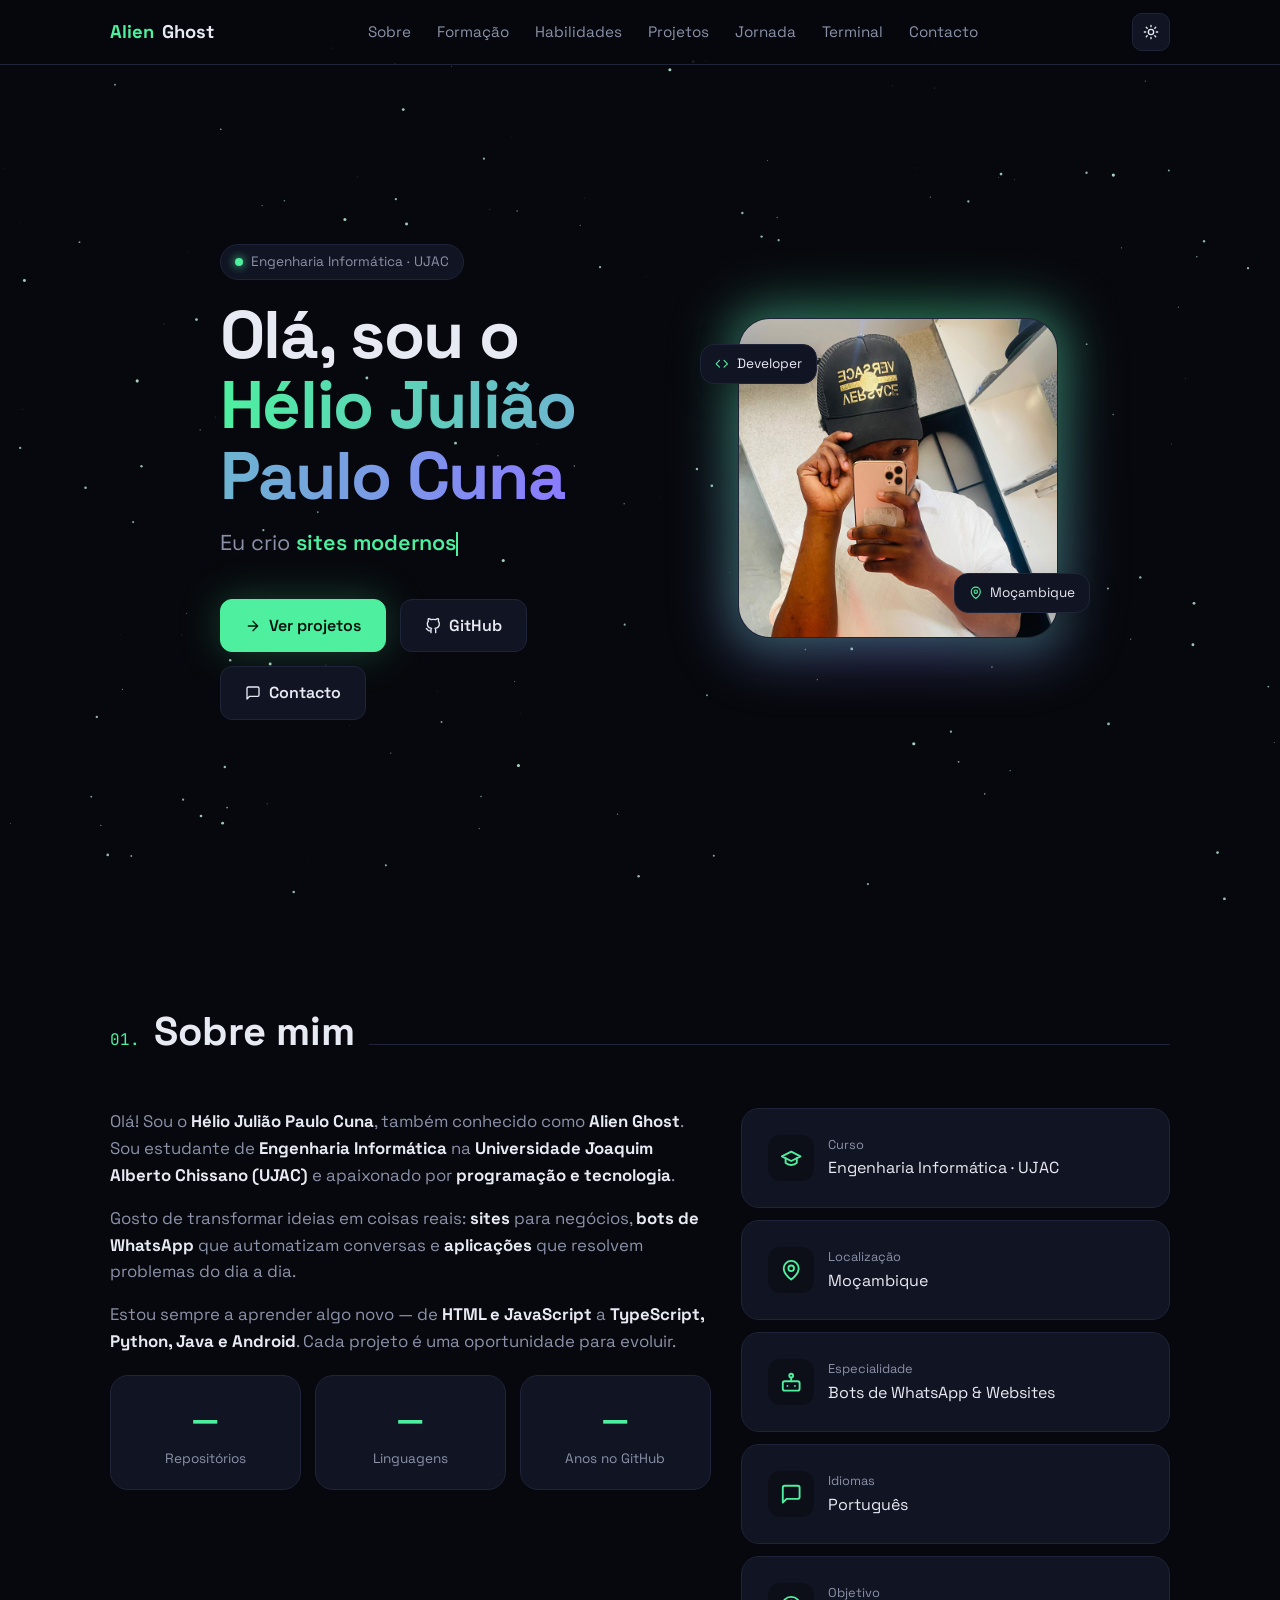
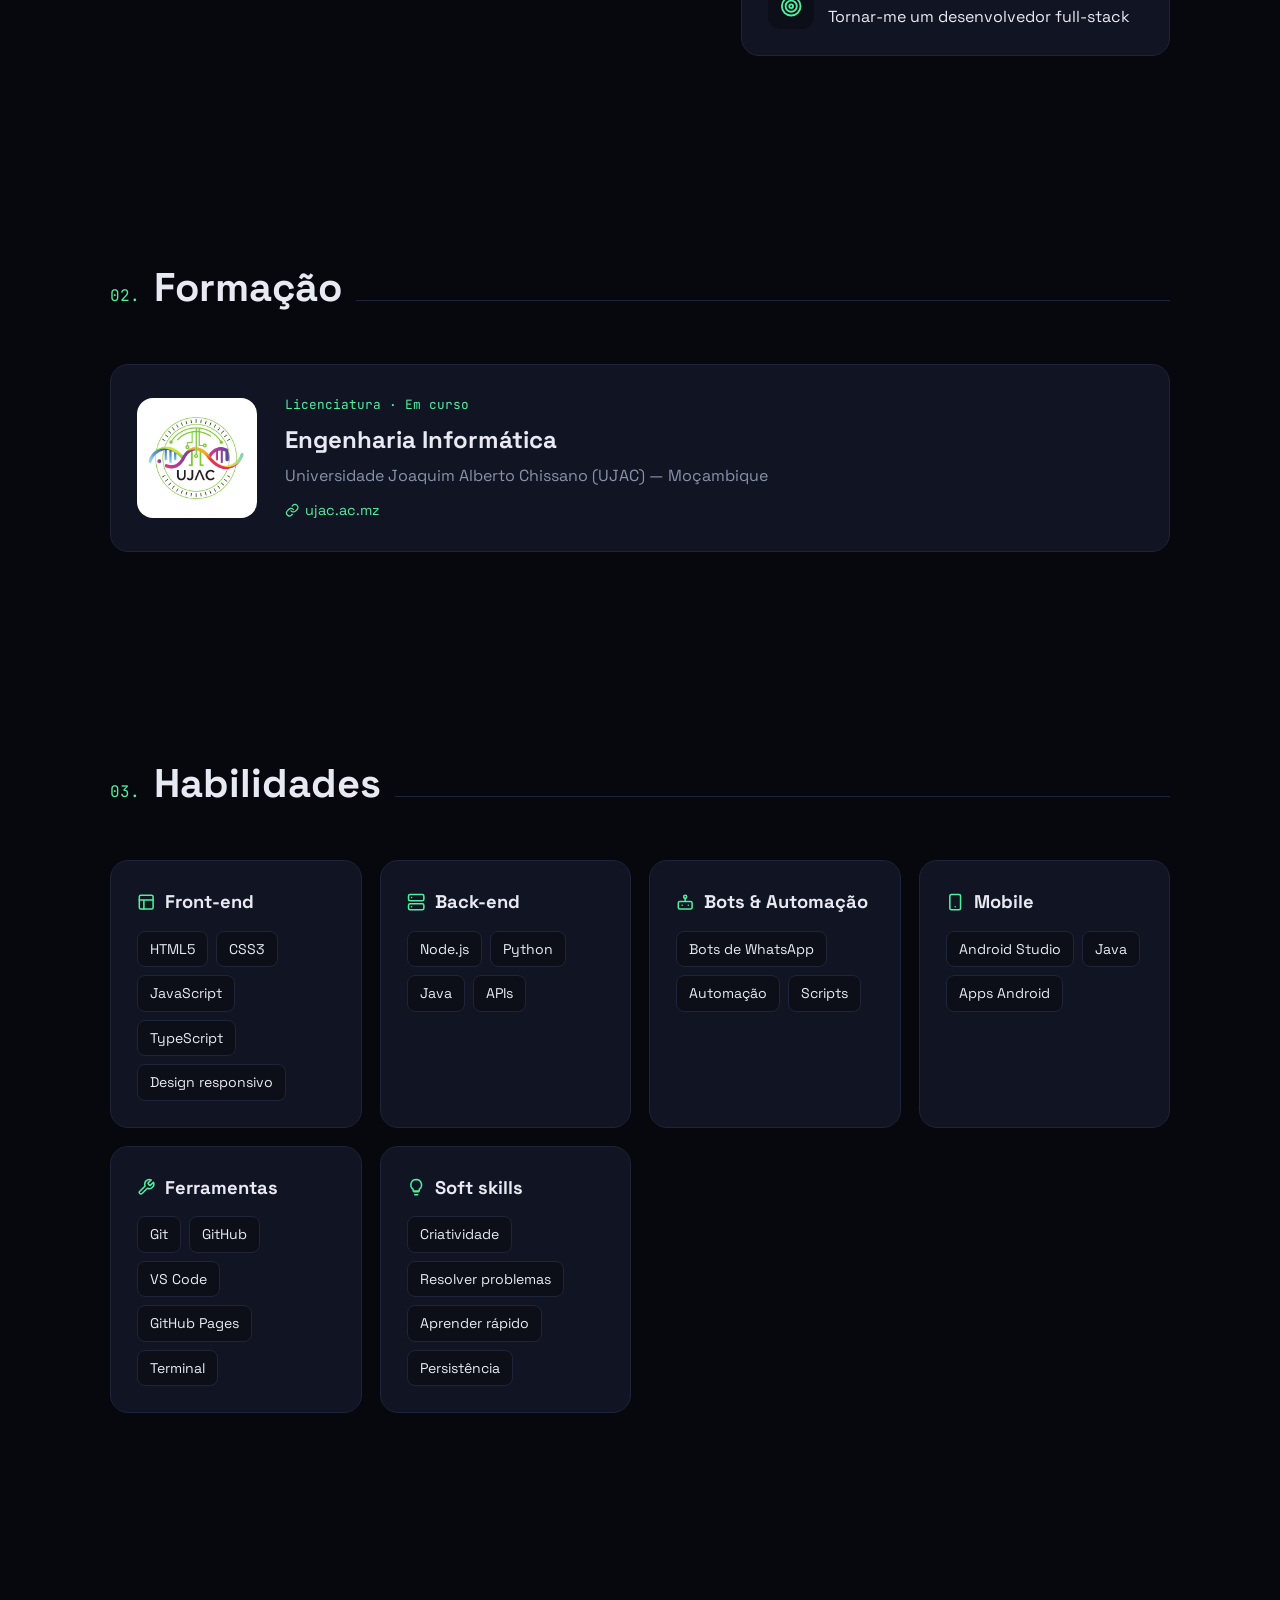
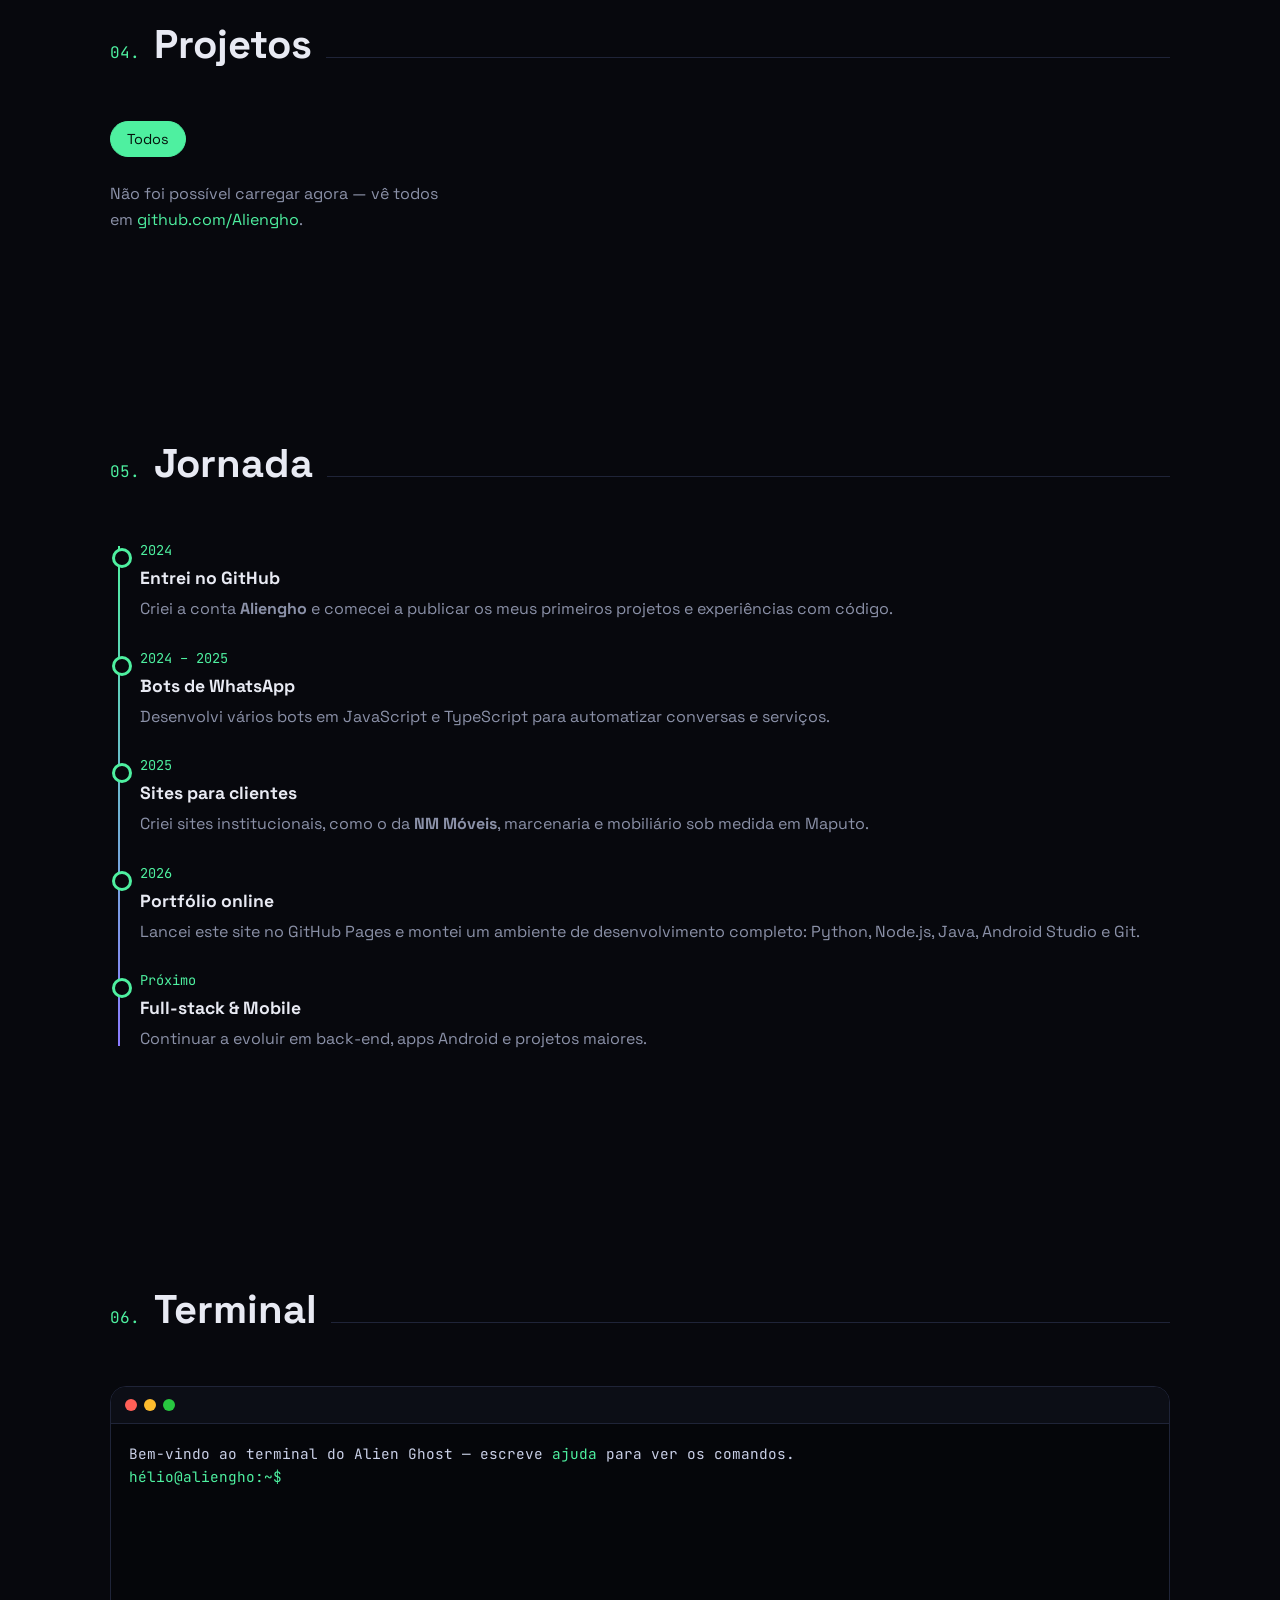
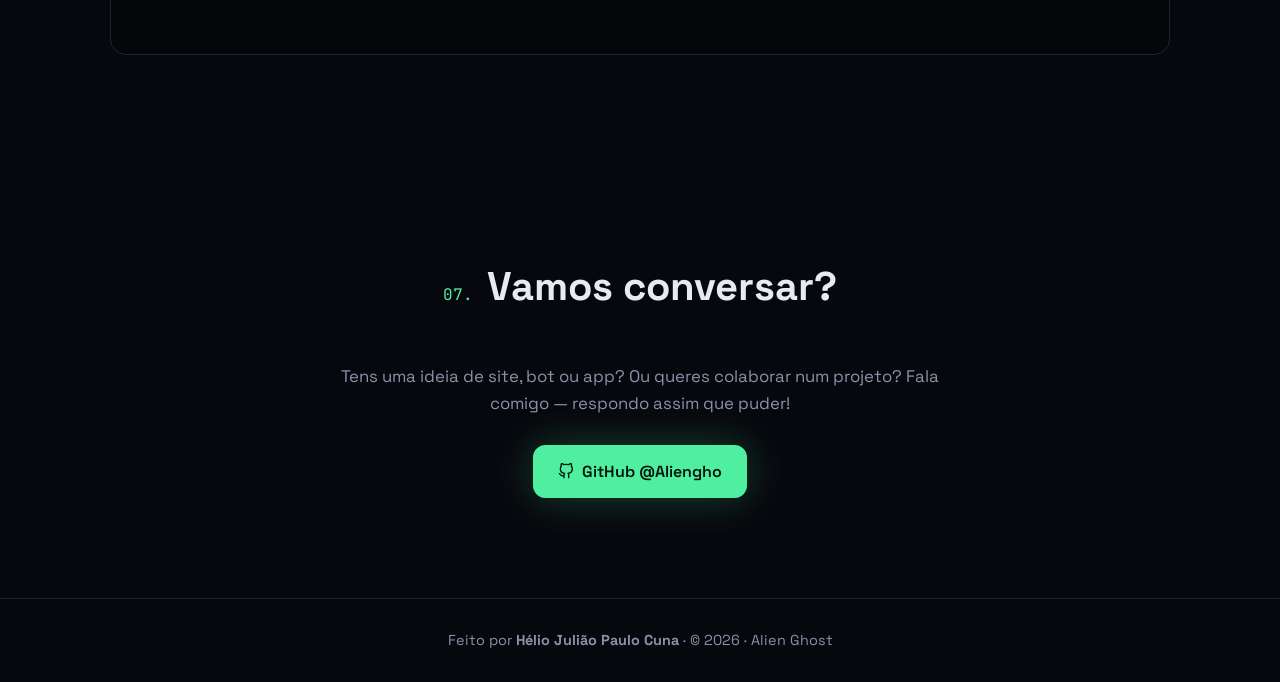
==== commit 7eefca07: "Adiciona formação: Engenharia Informática na UJAC" ====
--- a/index.html
+++ b/index.html
@@ -4,9 +4,9 @@
 <meta charset="utf-8">
 <meta name="viewport" content="width=device-width, initial-scale=1">
 <title>Hélio Cuna · Alien Ghost</title>
-<meta name="description" content="Portfólio de Hélio Julião Paulo Cuna (Aliengho) — estudante e desenvolvedor: sites, bots e apps.">
+<meta name="description" content="Portfólio de Hélio Julião Paulo Cuna (Aliengho) — estudante de Engenharia Informática na UJAC: sites, bots e apps.">
 <meta property="og:title" content="Hélio Julião Paulo Cuna · Alien Ghost">
-<meta property="og:description" content="Estudante e desenvolvedor — sites, bots de WhatsApp e apps.">
+<meta property="og:description" content="Estudante de Engenharia Informática na UJAC — sites, bots de WhatsApp e apps.">
 <meta property="og:image" content="https://aliengho.github.io/foto.jpg">
 <link rel="icon" href="foto.jpg">
 <link rel="preconnect" href="https://fonts.googleapis.com">
@@ -108,6 +108,13 @@
 /* habilidades */
 .skills{display:grid;grid-template-columns:repeat(auto-fit,minmax(240px,1fr));gap:18px}
 .skills h3{display:flex;gap:10px;align-items:center;margin-bottom:14px;font-size:1.15rem}
+.edu{display:flex;gap:28px;align-items:center}
+.edu img{width:120px;height:120px;object-fit:contain;background:#fff;border-radius:16px;padding:10px;flex-shrink:0}
+.edu small{color:var(--accent);font-size:.8rem}
+.edu h3{font-size:1.5rem;margin:4px 0}
+.edu p{color:var(--muted)}
+.edu-link{display:inline-flex;gap:6px;align-items:center;margin-top:10px;color:var(--accent);font-size:.9rem}
+@media (max-width:600px){.edu{flex-direction:column;text-align:center}}
 .chips{display:flex;flex-wrap:wrap;gap:8px}
 .chip{padding:6px 12px;border-radius:8px;background:var(--bg2);border:1px solid var(--line);font-size:.88rem}
 
@@ -168,6 +175,7 @@
     <a href="#inicio" class="logo"><span>Alien</span>Ghost</a>
     <div class="links" id="links">
       <a href="#sobre">Sobre</a>
+      <a href="#formacao">Formação</a>
       <a href="#skills">Habilidades</a>
       <a href="#projetos">Projetos</a>
       <a href="#jornada">Jornada</a>
@@ -184,7 +192,7 @@
 <header class="hero" id="inicio">
   <div class="wrap">
     <div>
-      <span class="tag"><i class="dot"></i> Disponível para projetos</span>
+      <span class="tag"><i class="dot"></i> Engenharia Informática · UJAC</span>
       <h1>Olá, sou o<br><span class="grad">Hélio Julião<br>Paulo Cuna</span></h1>
       <div class="type">Eu crio <b id="typed"></b><span class="caret"></span></div>
       <div class="cta">
@@ -206,7 +214,7 @@
     <div class="sec-title rv"><span class="n mono">01.</span><h2>Sobre mim</h2><span class="ln"></span></div>
     <div class="about">
       <div class="rv">
-        <p>Olá! Sou o <b>Hélio Julião Paulo Cuna</b>, também conhecido como <b>Alien Ghost</b>. Sou estudante e apaixonado por <b>programação e tecnologia</b>.</p>
+        <p>Olá! Sou o <b>Hélio Julião Paulo Cuna</b>, também conhecido como <b>Alien Ghost</b>. Sou estudante de <b>Engenharia Informática</b> na <b>Universidade Joaquim Alberto Chissano (UJAC)</b> e apaixonado por <b>programação e tecnologia</b>.</p>
         <p>Gosto de transformar ideias em coisas reais: <b>sites</b> para negócios, <b>bots de WhatsApp</b> que automatizam conversas e <b>aplicações</b> que resolvem problemas do dia a dia.</p>
         <p>Estou sempre a aprender algo novo — de <b>HTML e JavaScript</b> a <b>TypeScript, Python, Java e Android</b>. Cada projeto é uma oportunidade para evoluir.</p>
         <div class="stats">
@@ -216,7 +224,7 @@
         </div>
       </div>
       <div class="facts rv">
-        <div class="card fact"><span class="i" data-icon="cap"></span><div><small>Ocupação</small>Estudante &amp; Developer</div></div>
+        <div class="card fact"><span class="i" data-icon="cap"></span><div><small>Curso</small>Engenharia Informática · UJAC</div></div>
         <div class="card fact"><span class="i" data-icon="pin"></span><div><small>Localização</small>Moçambique</div></div>
         <div class="card fact"><span class="i" data-icon="bot"></span><div><small>Especialidade</small>Bots de WhatsApp &amp; Websites</div></div>
         <div class="card fact"><span class="i" data-icon="chat"></span><div><small>Idiomas</small>Português</div></div>
@@ -226,9 +234,24 @@
   </div>
 </section>
 
+<section id="formacao">
+  <div class="wrap">
+    <div class="sec-title rv"><span class="n mono">02.</span><h2>Formação</h2><span class="ln"></span></div>
+    <a class="card edu rv" href="https://www.ujac.ac.mz/" target="_blank" rel="noopener">
+      <img src="ujac.png" alt="Logótipo da UJAC">
+      <div>
+        <small class="mono">Licenciatura · Em curso</small>
+        <h3>Engenharia Informática</h3>
+        <p>Universidade Joaquim Alberto Chissano (UJAC) — Moçambique</p>
+        <span class="edu-link" data-icon="link">ujac.ac.mz</span>
+      </div>
+    </a>
+  </div>
+</section>
+
 <section id="skills">
   <div class="wrap">
-    <div class="sec-title rv"><span class="n mono">02.</span><h2>Habilidades</h2><span class="ln"></span></div>
+    <div class="sec-title rv"><span class="n mono">03.</span><h2>Habilidades</h2><span class="ln"></span></div>
     <div class="skills">
       <div class="card rv"><h3 data-icon="layout">Front-end</h3><div class="chips"><span class="chip">HTML5</span><span class="chip">CSS3</span><span class="chip">JavaScript</span><span class="chip">TypeScript</span><span class="chip">Design responsivo</span></div></div>
       <div class="card rv"><h3 data-icon="server">Back-end</h3><div class="chips"><span class="chip">Node.js</span><span class="chip">Python</span><span class="chip">Java</span><span class="chip">APIs</span></div></div>
@@ -242,7 +265,7 @@
 
 <section id="projetos">
   <div class="wrap">
-    <div class="sec-title rv"><span class="n mono">03.</span><h2>Projetos</h2><span class="ln"></span></div>
+    <div class="sec-title rv"><span class="n mono">04.</span><h2>Projetos</h2><span class="ln"></span></div>
     <div class="filters rv" id="filters"><button class="on" data-f="all">Todos</button></div>
     <div class="projects" id="projects">
       <div class="skel"></div><div class="skel"></div><div class="skel"></div>
@@ -252,7 +275,7 @@
 
 <section id="jornada">
   <div class="wrap">
-    <div class="sec-title rv"><span class="n mono">04.</span><h2>Jornada</h2><span class="ln"></span></div>
+    <div class="sec-title rv"><span class="n mono">05.</span><h2>Jornada</h2><span class="ln"></span></div>
     <div class="timeline">
       <div class="ev rv"><div class="when mono">2024</div><h3>Entrei no GitHub</h3><p>Criei a conta <b>Aliengho</b> e comecei a publicar os meus primeiros projetos e experiências com código.</p></div>
       <div class="ev rv"><div class="when mono">2024 – 2025</div><h3>Bots de WhatsApp</h3><p>Desenvolvi vários bots em JavaScript e TypeScript para automatizar conversas e serviços.</p></div>
@@ -265,7 +288,7 @@
 
 <section id="terminal">
   <div class="wrap">
-    <div class="sec-title rv"><span class="n mono">05.</span><h2>Terminal</h2><span class="ln"></span></div>
+    <div class="sec-title rv"><span class="n mono">06.</span><h2>Terminal</h2><span class="ln"></span></div>
     <div class="term rv">
       <div class="bar"><i style="background:#ff5f57"></i><i style="background:#febc2e"></i><i style="background:#28c840"></i></div>
       <div class="body" id="tbody"><div>Bem-vindo ao terminal do Alien Ghost — escreve <span class="p">ajuda</span> para ver os comandos.</div><div id="tline"><span class="p">hélio@aliengho:~$</span> <input id="tin" autocomplete="off" spellcheck="false" aria-label="comando"></div></div>
@@ -275,7 +298,7 @@
 
 <section id="contacto">
   <div class="wrap contact rv">
-    <div class="sec-title" style="justify-content:center"><span class="n mono">06.</span><h2>Vamos conversar?</h2></div>
+    <div class="sec-title" style="justify-content:center"><span class="n mono">07.</span><h2>Vamos conversar?</h2></div>
     <p>Tens uma ideia de site, bot ou app? Ou queres colaborar num projeto? Fala comigo — respondo assim que puder!</p>
     <div class="socials">
       <a class="btn main" href="https://github.com/Aliengho" target="_blank" rel="noopener" data-icon="github">GitHub @Aliengho</a>
@@ -404,7 +427,7 @@
 const tin = document.getElementById('tin'), tbody = document.getElementById('tbody'), tline = document.getElementById('tline');
 const cmds = {
   ajuda: 'Comandos: <span class="p">sobre</span>, <span class="p">skills</span>, <span class="p">projetos</span>, <span class="p">contacto</span>, <span class="p">github</span>, <span class="p">tema</span>, <span class="p">alien</span>, <span class="p">limpar</span>',
-  sobre: 'Hélio Julião Paulo Cuna — estudante e developer de Moçambique. Sites, bots e apps.',
+  sobre: 'Hélio Julião Paulo Cuna — estudante de Engenharia Informática na UJAC, Moçambique. Sites, bots e apps.',
   skills: 'HTML · CSS · JavaScript · TypeScript · Node.js · Python · Java · Android · Git',
   projetos: () => repos.length ? repos.slice(0,8).map(r => '• ' + esc(r.name)).join('<br>') : 'A carregar projetos…',
   contacto: 'GitHub: <a class="p" href="https://github.com/Aliengho" target="_blank">github.com/Aliengho</a>',
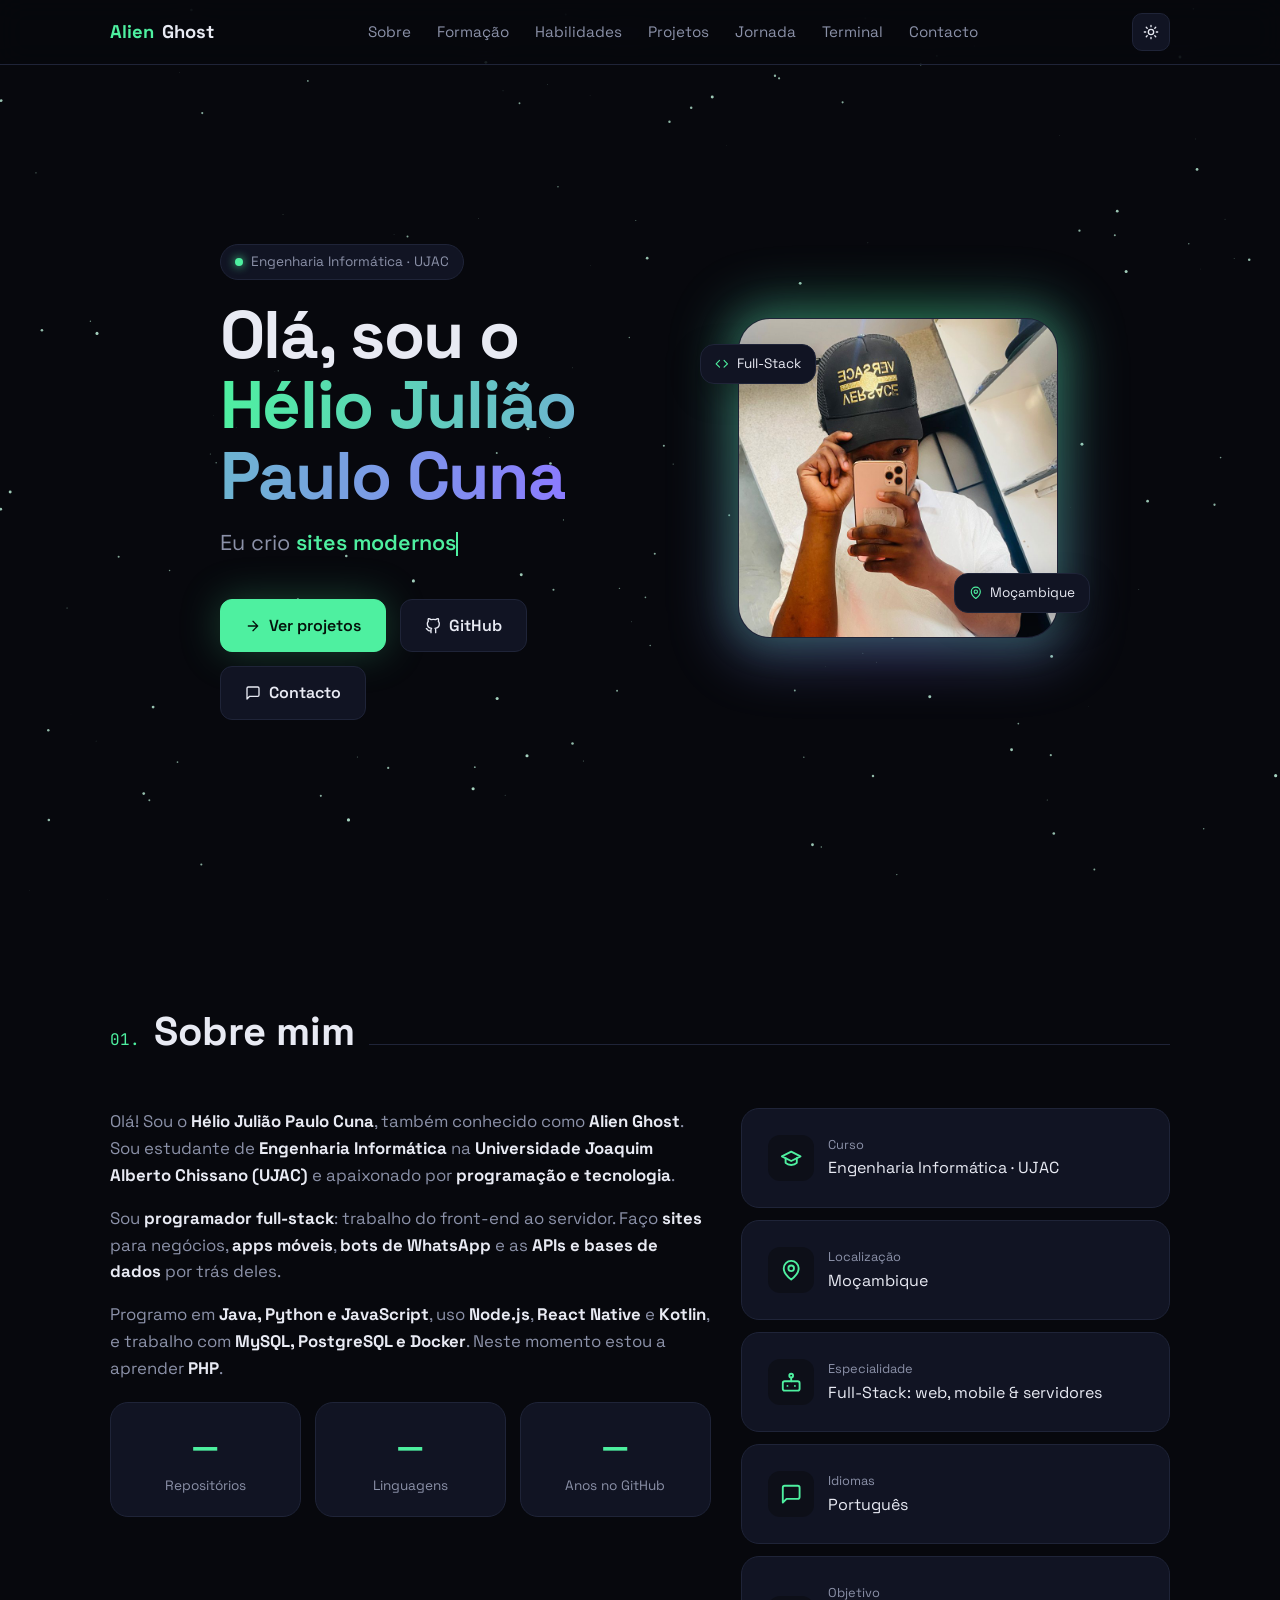
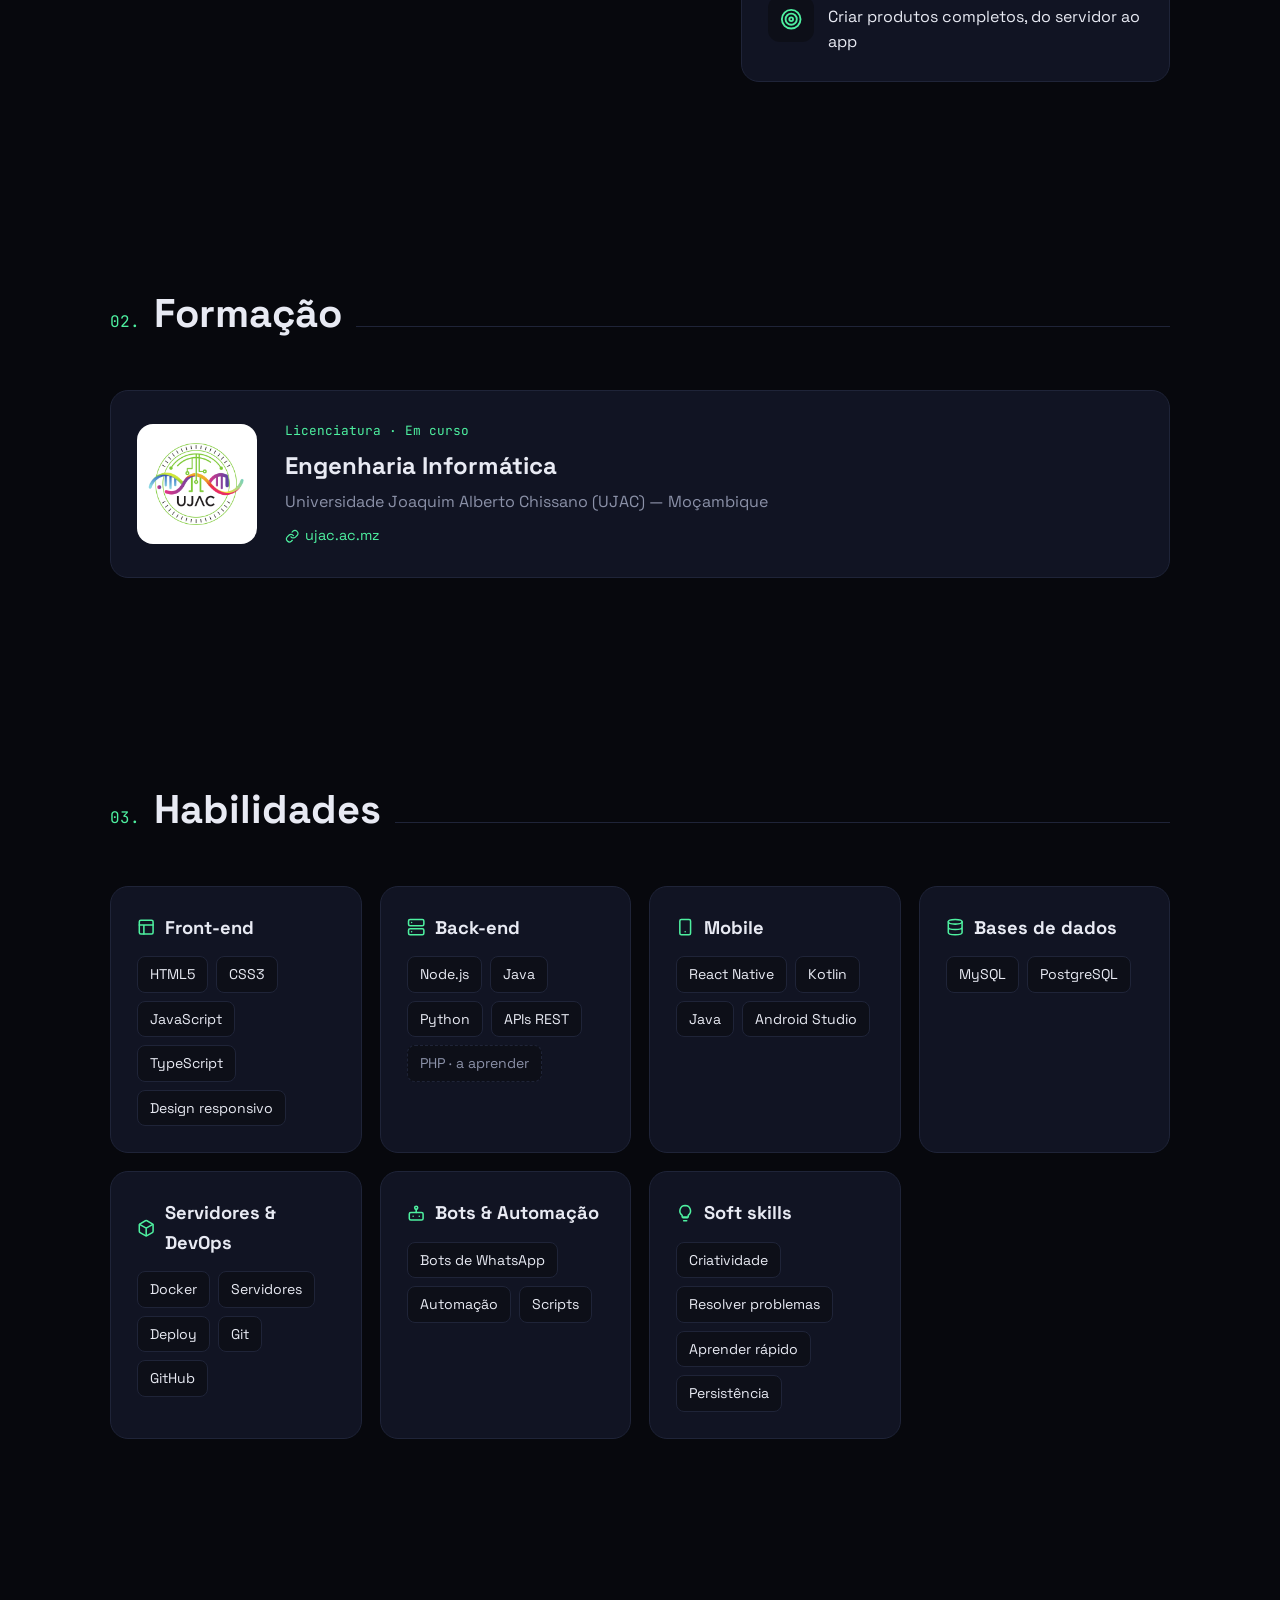
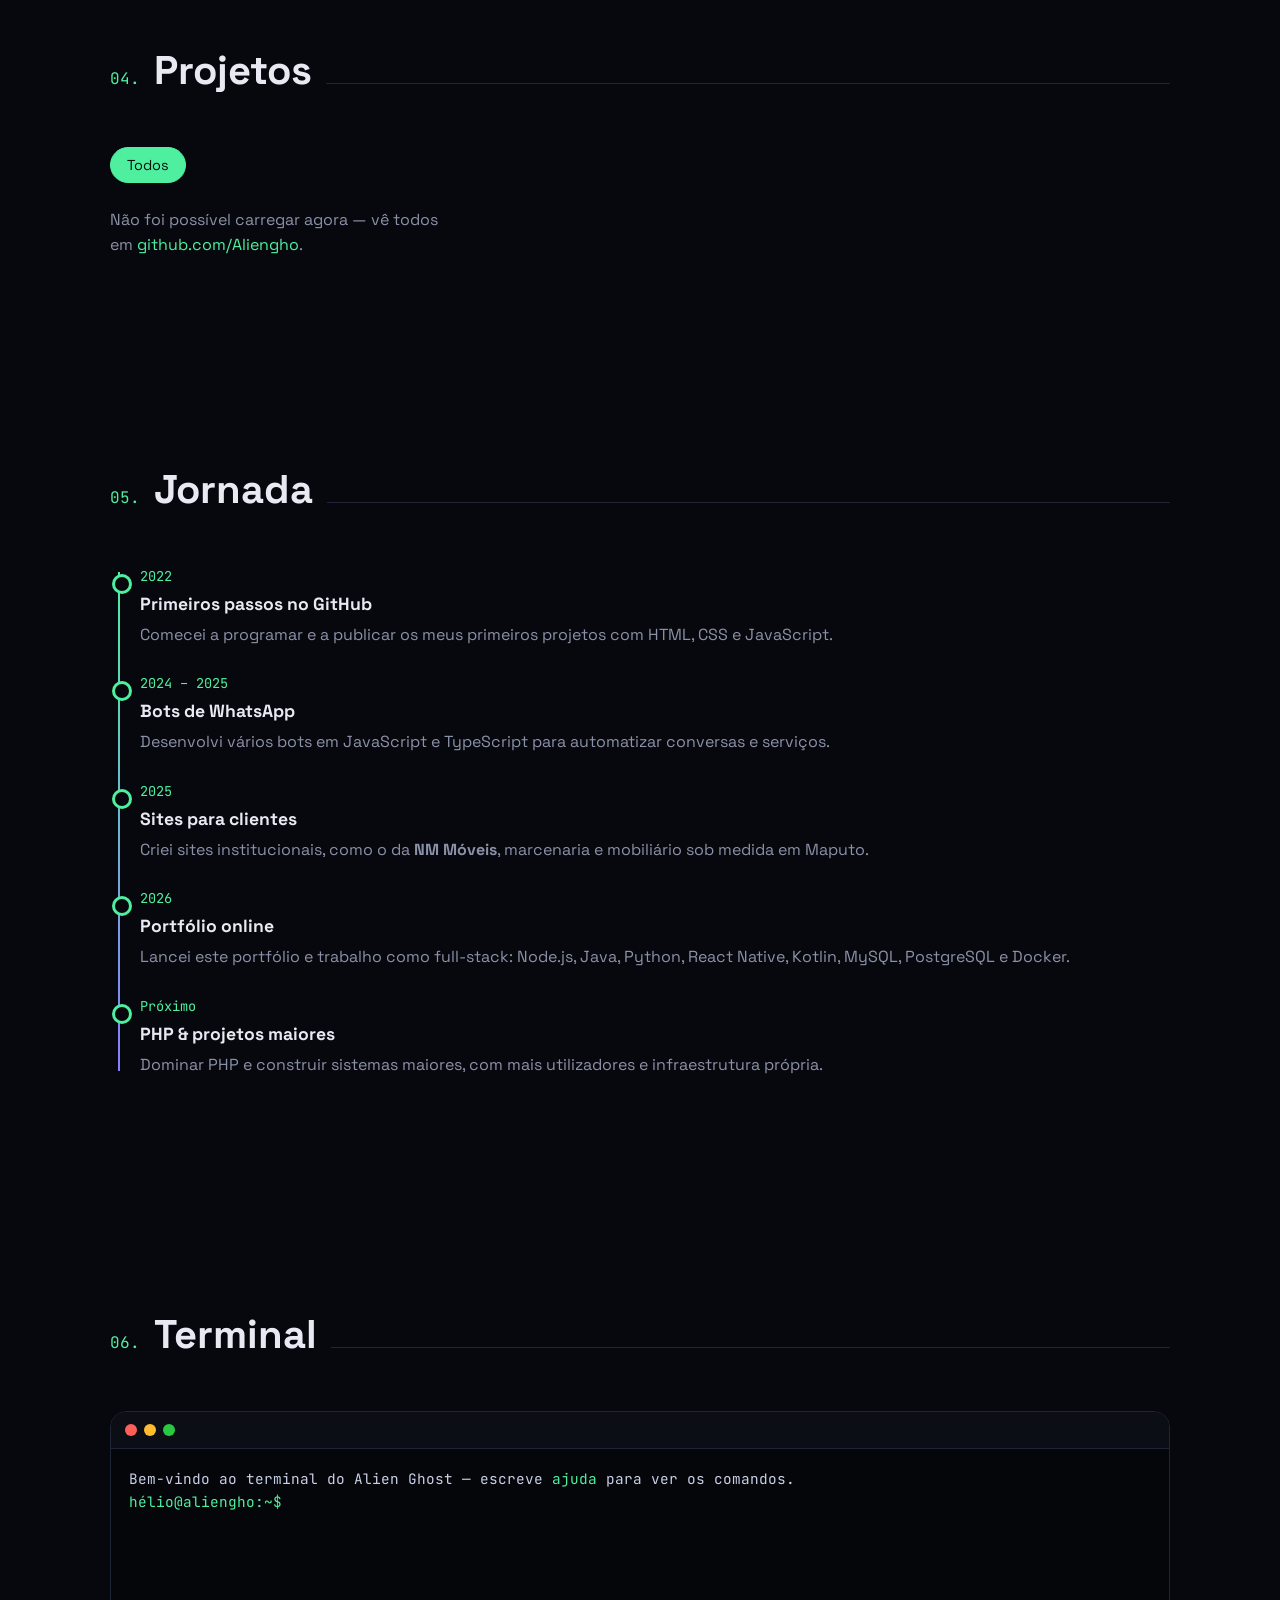
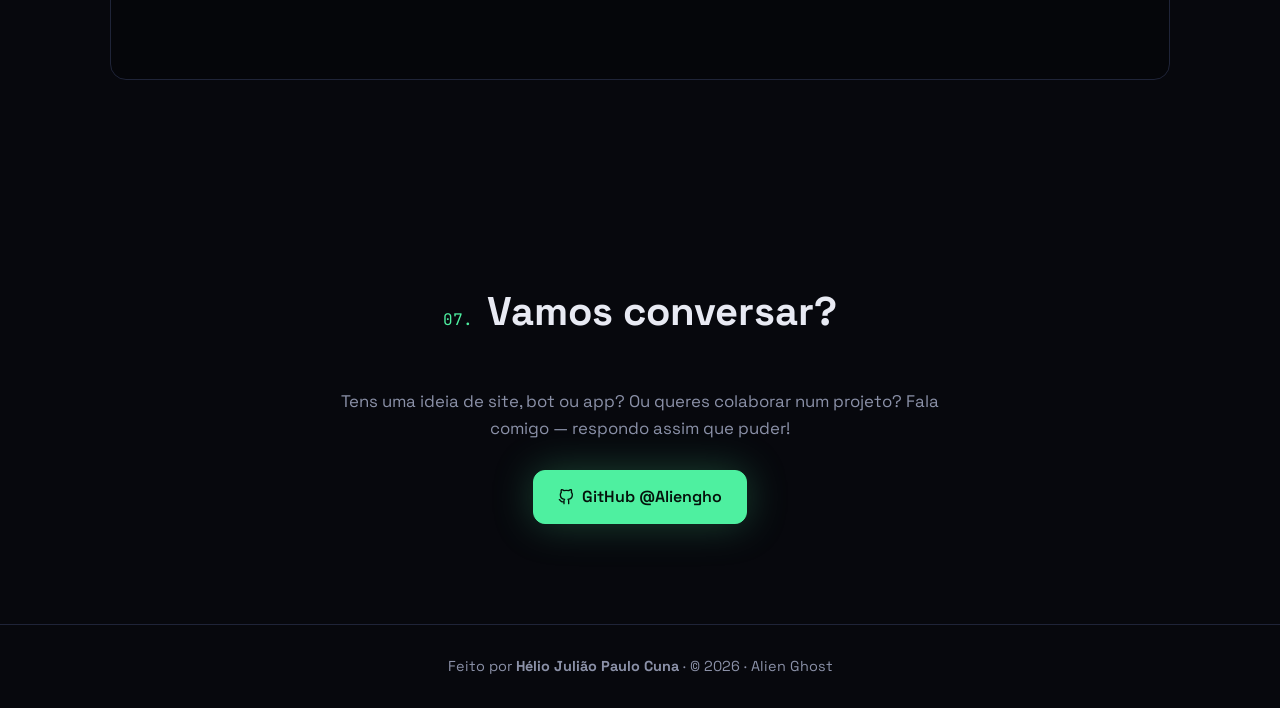
==== commit b3595fed: "Perfil full-stack: linguagens, bases de dados e Docker" ====
--- a/index.html
+++ b/index.html
@@ -4,9 +4,9 @@
 <meta charset="utf-8">
 <meta name="viewport" content="width=device-width, initial-scale=1">
 <title>Hélio Cuna · Alien Ghost</title>
-<meta name="description" content="Portfólio de Hélio Julião Paulo Cuna (Aliengho) — estudante de Engenharia Informática na UJAC: sites, bots e apps.">
+<meta name="description" content="Portfólio de Hélio Julião Paulo Cuna (Aliengho) — estudante de Engenharia Informática na UJAC e programador full-stack: web, mobile, bots e servidores.">
 <meta property="og:title" content="Hélio Julião Paulo Cuna · Alien Ghost">
-<meta property="og:description" content="Estudante de Engenharia Informática na UJAC — sites, bots de WhatsApp e apps.">
+<meta property="og:description" content="Estudante de Engenharia Informática na UJAC — programador full-stack: web, mobile, bots e servidores.">
 <meta property="og:image" content="https://aliengho.github.io/foto.jpg">
 <link rel="icon" href="foto.jpg">
 <link rel="preconnect" href="https://fonts.googleapis.com">
@@ -116,6 +116,7 @@
 .edu-link{display:inline-flex;gap:6px;align-items:center;margin-top:10px;color:var(--accent);font-size:.9rem}
 @media (max-width:600px){.edu{flex-direction:column;text-align:center}}
 .chips{display:flex;flex-wrap:wrap;gap:8px}
+.chip.learn{border-style:dashed;color:var(--muted)}
 .chip{padding:6px 12px;border-radius:8px;background:var(--bg2);border:1px solid var(--line);font-size:.88rem}
 
 /* projetos */
@@ -203,7 +204,7 @@
     </div>
     <div class="avatar">
       <img src="foto.jpg" alt="Foto de Hélio Cuna">
-      <div class="badge b1" data-icon="code">Developer</div>
+      <div class="badge b1" data-icon="code">Full-Stack</div>
       <div class="badge b2" data-icon="pin">Moçambique</div>
     </div>
   </div>
@@ -215,8 +216,8 @@
     <div class="about">
       <div class="rv">
         <p>Olá! Sou o <b>Hélio Julião Paulo Cuna</b>, também conhecido como <b>Alien Ghost</b>. Sou estudante de <b>Engenharia Informática</b> na <b>Universidade Joaquim Alberto Chissano (UJAC)</b> e apaixonado por <b>programação e tecnologia</b>.</p>
-        <p>Gosto de transformar ideias em coisas reais: <b>sites</b> para negócios, <b>bots de WhatsApp</b> que automatizam conversas e <b>aplicações</b> que resolvem problemas do dia a dia.</p>
-        <p>Estou sempre a aprender algo novo — de <b>HTML e JavaScript</b> a <b>TypeScript, Python, Java e Android</b>. Cada projeto é uma oportunidade para evoluir.</p>
+        <p>Sou <b>programador full-stack</b>: trabalho do front-end ao servidor. Faço <b>sites</b> para negócios, <b>apps móveis</b>, <b>bots de WhatsApp</b> e as <b>APIs e bases de dados</b> por trás deles.</p>
+        <p>Programo em <b>Java, Python e JavaScript</b>, uso <b>Node.js</b>, <b>React Native</b> e <b>Kotlin</b>, e trabalho com <b>MySQL, PostgreSQL e Docker</b>. Neste momento estou a aprender <b>PHP</b>.</p>
         <div class="stats">
           <div class="card stat"><b id="s-repos">—</b><span>Repositórios</span></div>
           <div class="card stat"><b id="s-langs">—</b><span>Linguagens</span></div>
@@ -226,9 +227,9 @@
       <div class="facts rv">
         <div class="card fact"><span class="i" data-icon="cap"></span><div><small>Curso</small>Engenharia Informática · UJAC</div></div>
         <div class="card fact"><span class="i" data-icon="pin"></span><div><small>Localização</small>Moçambique</div></div>
-        <div class="card fact"><span class="i" data-icon="bot"></span><div><small>Especialidade</small>Bots de WhatsApp &amp; Websites</div></div>
+        <div class="card fact"><span class="i" data-icon="bot"></span><div><small>Especialidade</small>Full-Stack: web, mobile &amp; servidores</div></div>
         <div class="card fact"><span class="i" data-icon="chat"></span><div><small>Idiomas</small>Português</div></div>
-        <div class="card fact"><span class="i" data-icon="target"></span><div><small>Objetivo</small>Tornar-me um desenvolvedor full-stack</div></div>
+        <div class="card fact"><span class="i" data-icon="target"></span><div><small>Objetivo</small>Criar produtos completos, do servidor ao app</div></div>
       </div>
     </div>
   </div>
@@ -254,11 +255,11 @@
     <div class="sec-title rv"><span class="n mono">03.</span><h2>Habilidades</h2><span class="ln"></span></div>
     <div class="skills">
       <div class="card rv"><h3 data-icon="layout">Front-end</h3><div class="chips"><span class="chip">HTML5</span><span class="chip">CSS3</span><span class="chip">JavaScript</span><span class="chip">TypeScript</span><span class="chip">Design responsivo</span></div></div>
-      <div class="card rv"><h3 data-icon="server">Back-end</h3><div class="chips"><span class="chip">Node.js</span><span class="chip">Python</span><span class="chip">Java</span><span class="chip">APIs</span></div></div>
-      <div class="card rv"><h3 data-icon="bot">Bots &amp; Automação</h3><div class="chips"><span class="chip">Bots de WhatsApp</span><span class="chip">Automação</span><span class="chip">Scripts</span></div></div>
-      <div class="card rv"><h3 data-icon="phone">Mobile</h3><div class="chips"><span class="chip">Android Studio</span><span class="chip">Java</span><span class="chip">Apps Android</span></div></div>
-      <div class="card rv"><h3 data-icon="tool">Ferramentas</h3><div class="chips"><span class="chip">Git</span><span class="chip">GitHub</span><span class="chip">VS Code</span><span class="chip">GitHub Pages</span><span class="chip">Terminal</span></div></div>
-      <div class="card rv"><h3 data-icon="bulb">Soft skills</h3><div class="chips"><span class="chip">Criatividade</span><span class="chip">Resolver problemas</span><span class="chip">Aprender rápido</span><span class="chip">Persistência</span></div></div>
+      <div class="card rv"><h3 data-icon="server">Back-end</h3><div class="chips"><span class="chip">Node.js</span><span class="chip">Java</span><span class="chip">Python</span><span class="chip">APIs REST</span><span class="chip learn">PHP · a aprender</span></div></div>
+      <div class="card rv"><h3 data-icon="phone">Mobile</h3><div class="chips"><span class="chip">React Native</span><span class="chip">Kotlin</span><span class="chip">Java</span><span class="chip">Android Studio</span></div></div>
+      <div class="card rv"><h3 data-icon="db">Bases de dados</h3><div class="chips"><span class="chip">MySQL</span><span class="chip">PostgreSQL</span></div></div>
+      <div class="card rv"><h3 data-icon="box">Servidores &amp; DevOps</h3><div class="chips"><span class="chip">Docker</span><span class="chip">Servidores</span><span class="chip">Deploy</span><span class="chip">Git</span><span class="chip">GitHub</span></div></div>
+      <div class="card rv"><h3 data-icon="bot">Bots &amp; Automação</h3><div class="chips"><span class="chip">Bots de WhatsApp</span><span class="chip">Automação</span><span class="chip">Scripts</span></div></div>      <div class="card rv"><h3 data-icon="bulb">Soft skills</h3><div class="chips"><span class="chip">Criatividade</span><span class="chip">Resolver problemas</span><span class="chip">Aprender rápido</span><span class="chip">Persistência</span></div></div>
     </div>
   </div>
 </section>
@@ -277,11 +278,11 @@
   <div class="wrap">
     <div class="sec-title rv"><span class="n mono">05.</span><h2>Jornada</h2><span class="ln"></span></div>
     <div class="timeline">
-      <div class="ev rv"><div class="when mono">2024</div><h3>Entrei no GitHub</h3><p>Criei a conta <b>Aliengho</b> e comecei a publicar os meus primeiros projetos e experiências com código.</p></div>
+      <div class="ev rv"><div class="when mono">2022</div><h3>Primeiros passos no GitHub</h3><p>Comecei a programar e a publicar os meus primeiros projetos com HTML, CSS e JavaScript.</p></div>
       <div class="ev rv"><div class="when mono">2024 – 2025</div><h3>Bots de WhatsApp</h3><p>Desenvolvi vários bots em JavaScript e TypeScript para automatizar conversas e serviços.</p></div>
       <div class="ev rv"><div class="when mono">2025</div><h3>Sites para clientes</h3><p>Criei sites institucionais, como o da <b>NM Móveis</b>, marcenaria e mobiliário sob medida em Maputo.</p></div>
-      <div class="ev rv"><div class="when mono">2026</div><h3>Portfólio online</h3><p>Lancei este site no GitHub Pages e montei um ambiente de desenvolvimento completo: Python, Node.js, Java, Android Studio e Git.</p></div>
-      <div class="ev rv"><div class="when mono">Próximo</div><h3>Full-stack &amp; Mobile</h3><p>Continuar a evoluir em back-end, apps Android e projetos maiores.</p></div>
+      <div class="ev rv"><div class="when mono">2026</div><h3>Portfólio online</h3><p>Lancei este portfólio e trabalho como full-stack: Node.js, Java, Python, React Native, Kotlin, MySQL, PostgreSQL e Docker.</p></div>
+      <div class="ev rv"><div class="when mono">Próximo</div><h3>PHP &amp; projetos maiores</h3><p>Dominar PHP e construir sistemas maiores, com mais utilizadores e infraestrutura própria.</p></div>
     </div>
   </div>
 </section>
@@ -335,6 +336,8 @@
   server: '<rect x="2" y="2" width="20" height="8" rx="2"/><rect x="2" y="14" width="20" height="8" rx="2"/><path d="M6 6h.01M6 18h.01"/>',
   phone: '<rect x="5" y="2" width="14" height="20" rx="2"/><path d="M12 18h.01"/>',
   tool: '<path d="M14.7 6.3a1 1 0 0 0 0 1.4l1.6 1.6a1 1 0 0 0 1.4 0l3.8-3.8a6 6 0 0 1-7.9 7.9l-6.9 6.9a2.1 2.1 0 0 1-3-3l6.9-6.9a6 6 0 0 1 7.9-7.9z"/>',
+  db: '<ellipse cx="12" cy="5" rx="9" ry="3"/><path d="M3 5v14c0 1.7 4 3 9 3s9-1.3 9-3V5M3 12c0 1.7 4 3 9 3s9-1.3 9-3"/>',
+  box: '<path d="M21 16V8a2 2 0 0 0-1-1.7l-7-4a2 2 0 0 0-2 0l-7 4A2 2 0 0 0 3 8v8a2 2 0 0 0 1 1.7l7 4a2 2 0 0 0 2 0l7-4a2 2 0 0 0 1-1.7z"/><path d="M3.3 7 12 12l8.7-5M12 22V12"/>',
   bulb: '<path d="M9 18h6M10 22h4M12 2a7 7 0 0 0-4 12.7V17h8v-2.3A7 7 0 0 0 12 2z"/>',
 };
 const icon = n => `<svg class="ic" viewBox="0 0 24 24">${P[n]}</svg>`;
@@ -353,7 +356,7 @@
 links.querySelectorAll('a').forEach(a => a.onclick = () => links.classList.remove('open'));
 
 // efeito de escrita
-const words = ['sites modernos', 'bots de WhatsApp', 'apps Android', 'automações', 'ideias em código'];
+const words = ['sites modernos', 'apps com React Native', 'APIs com Node.js', 'bots de WhatsApp', 'sistemas com MySQL e PostgreSQL'];
 let wi = 0, ci = 0, del = false; const typed = document.getElementById('typed');
 (function type(){
   const w = words[wi]; typed.textContent = w.slice(0, ci);
@@ -420,7 +423,7 @@
   .catch(() => { document.getElementById('projects').innerHTML = '<p style="color:var(--muted)">Não foi possível carregar agora — vê todos em <a style="color:var(--accent)" href="https://github.com/Aliengho?tab=repositories">github.com/Aliengho</a>.</p>'; });
 fetch('https://api.github.com/users/Aliengho').then(r => r.json()).then(u => {
   const y = (Date.now() - new Date(u.created_at)) / 31557600000;
-  document.getElementById('s-years').textContent = y < 1 ? '<1' : Math.floor(y) + '+';
+  document.getElementById('s-years').textContent = '4+';
 }).catch(() => {});
 
 // terminal interativo
@@ -428,7 +431,7 @@
 const cmds = {
   ajuda: 'Comandos: <span class="p">sobre</span>, <span class="p">skills</span>, <span class="p">projetos</span>, <span class="p">contacto</span>, <span class="p">github</span>, <span class="p">tema</span>, <span class="p">alien</span>, <span class="p">limpar</span>',
   sobre: 'Hélio Julião Paulo Cuna — estudante de Engenharia Informática na UJAC, Moçambique. Sites, bots e apps.',
-  skills: 'HTML · CSS · JavaScript · TypeScript · Node.js · Python · Java · Android · Git',
+  skills: 'Java · Python · JavaScript · TypeScript · HTML · CSS · Node.js · React Native · Kotlin · MySQL · PostgreSQL · Docker · Git (a aprender: PHP)',
   projetos: () => repos.length ? repos.slice(0,8).map(r => '• ' + esc(r.name)).join('<br>') : 'A carregar projetos…',
   contacto: 'GitHub: <a class="p" href="https://github.com/Aliengho" target="_blank">github.com/Aliengho</a>',
   github: () => { open('https://github.com/Aliengho', '_blank'); return 'A abrir o GitHub…'; },
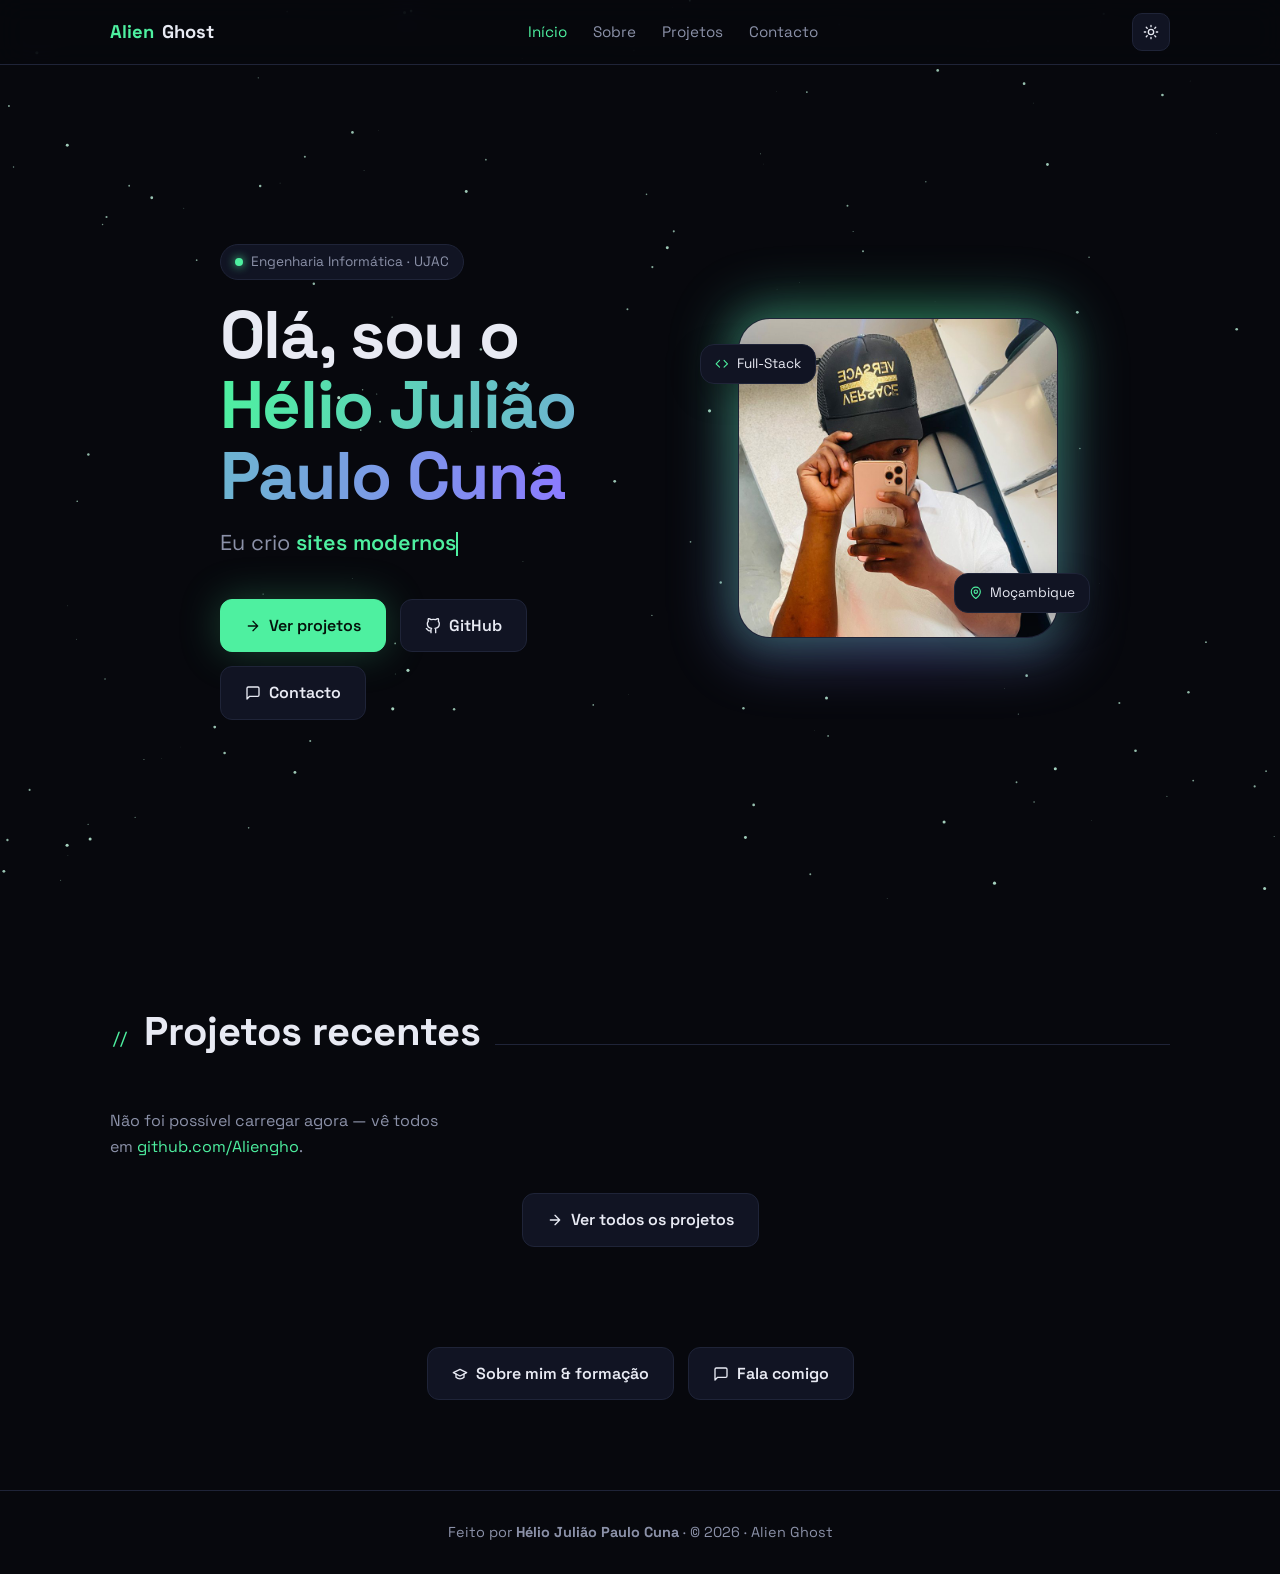
==== commit a088ffa6: "Separa o site em 4 páginas: início, sobre, projetos, contacto" ====
--- a/index.html
+++ b/index.html
@@ -11,179 +11,20 @@
 <link rel="icon" href="foto.jpg">
 <link rel="preconnect" href="https://fonts.googleapis.com">
 <link href="https://fonts.googleapis.com/css2?family=Space+Grotesk:wght@400;500;700&family=JetBrains+Mono:wght@400;600&display=swap" rel="stylesheet">
-<style>
-:root{
-  --bg:#07080d; --bg2:#0d0f18; --card:#111423; --line:#1f2438;
-  --text:#e8eaf3; --muted:#8b91a8; --accent:#4ef0a0; --accent2:#8b7bff;
-  --glow:0 0 40px rgba(78,240,160,.25);
-}
-:root[data-theme="light"]{
-  --bg:#f6f7fb; --bg2:#eceef6; --card:#ffffff; --line:#dde0ec;
-  --text:#141726; --muted:#5b6178; --accent:#0a9c62; --accent2:#5b48e8;
-  --glow:0 0 30px rgba(10,156,98,.15);
-}
-*{box-sizing:border-box;margin:0;padding:0}
-html{scroll-behavior:smooth}
-body{background:var(--bg);color:var(--text);font-family:"Space Grotesk",system-ui,sans-serif;line-height:1.6;overflow-x:hidden;transition:background .3s,color .3s}
-a{color:inherit;text-decoration:none}
-.mono{font-family:"JetBrains Mono",monospace}
-svg.ic{width:1em;height:1em;stroke:currentColor;fill:none;stroke-width:2;stroke-linecap:round;stroke-linejoin:round;flex-shrink:0}
-.btn-icon{display:grid;place-items:center}
-.fact .i,.proj .top .i{color:var(--accent)}
-.proj .top .i{display:grid;place-items:center;width:44px;height:44px;background:var(--bg2);border-radius:12px;font-size:1.2rem}
-.skills h3 svg,.badge svg{color:var(--accent)}
-.badge{display:flex;gap:8px;align-items:center}
-.proj .top .ext a,.proj .meta span{display:inline-flex;gap:6px;align-items:center}
-.wrap{max-width:1100px;margin:0 auto;padding:0 20px}
-
-/* fundo de estrelas */
-#stars{position:fixed;inset:0;z-index:-1;pointer-events:none}
-
-/* navegação */
-nav{position:fixed;top:0;left:0;right:0;z-index:50;backdrop-filter:blur(14px);background:color-mix(in srgb,var(--bg) 70%,transparent);border-bottom:1px solid var(--line)}
-nav .wrap{display:flex;align-items:center;justify-content:space-between;height:64px}
-.logo{font-weight:700;font-size:1.15rem;display:flex;gap:8px;align-items:center}
-.logo span{color:var(--accent)}
-.links{display:flex;gap:26px;align-items:center}
-.links a{color:var(--muted);font-size:.95rem;transition:color .2s}
-.links a:hover,.links a.on{color:var(--accent)}
-.btn-icon{background:var(--card);border:1px solid var(--line);color:var(--text);width:38px;height:38px;border-radius:10px;cursor:pointer;font-size:1rem}
-#menu{display:none}
-@media (max-width:760px){
-  #menu{display:block}
-  .links{position:fixed;top:64px;left:0;right:0;flex-direction:column;gap:0;background:var(--bg2);border-bottom:1px solid var(--line);max-height:0;overflow:hidden;transition:max-height .3s}
-  .links.open{max-height:400px}
-  .links a{padding:14px 20px;width:100%}
-}
-
-/* hero */
-.hero{min-height:100vh;display:flex;align-items:center;padding-top:64px}
-.hero .wrap{display:grid;grid-template-columns:1.3fr .9fr;gap:50px;align-items:center}
-.tag{display:inline-flex;gap:8px;align-items:center;padding:6px 14px;border:1px solid var(--line);border-radius:99px;font-size:.85rem;color:var(--muted);background:var(--card)}
-.dot{width:8px;height:8px;border-radius:50%;background:var(--accent);box-shadow:0 0 10px var(--accent);animation:pulse 2s infinite}
-@keyframes pulse{50%{opacity:.35}}
-h1{font-size:clamp(2.3rem,6vw,4.2rem);line-height:1.05;margin:20px 0 14px;letter-spacing:-.02em}
-h1 .grad{background:linear-gradient(90deg,var(--accent),var(--accent2));-webkit-background-clip:text;background-clip:text;color:transparent}
-.type{font-size:clamp(1.05rem,2.4vw,1.35rem);color:var(--muted);min-height:2em}
-.type b{color:var(--accent);font-weight:600}
-.caret{display:inline-block;width:2px;height:1.1em;background:var(--accent);vertical-align:middle;animation:blink 1s steps(1) infinite}
-@keyframes blink{50%{opacity:0}}
-.cta{display:flex;gap:14px;margin-top:30px;flex-wrap:wrap}
-.btn{padding:13px 24px;border-radius:12px;font-weight:600;border:1px solid var(--line);transition:transform .2s,box-shadow .2s;display:inline-flex;gap:8px;align-items:center}
-.btn:hover{transform:translateY(-2px)}
-.btn.main{background:var(--accent);color:#04120b;border-color:var(--accent);box-shadow:var(--glow)}
-.btn.ghost{background:var(--card)}
-.avatar{position:relative;justify-self:center}
-.avatar img{width:min(320px,70vw);aspect-ratio:1;border-radius:32px;object-fit:cover;border:1px solid var(--line);box-shadow:var(--glow);animation:float 6s ease-in-out infinite}
-.avatar::before{content:"";position:absolute;inset:-14px;border-radius:40px;background:conic-gradient(from 0deg,var(--accent),var(--accent2),var(--accent));filter:blur(28px);opacity:.35;z-index:-1;animation:spin 10s linear infinite}
-.badge{position:absolute;background:var(--card);border:1px solid var(--line);border-radius:14px;padding:8px 14px;font-size:.85rem;box-shadow:0 10px 30px rgba(0,0,0,.3)}
-.b1{top:8%;left:-12%}.b2{bottom:10%;right:-10%}
-@keyframes float{50%{transform:translateY(-12px)}}
-@keyframes spin{to{transform:rotate(360deg)}}
-@media (max-width:860px){.hero .wrap{grid-template-columns:1fr;text-align:center}.cta{justify-content:center}.avatar{order:-1}.b1{left:-4%}.b2{right:-4%}}
-
-/* secções */
-section{padding:100px 0}
-.sec-title{display:flex;align-items:baseline;gap:14px;margin-bottom:44px}
-.sec-title .n{color:var(--accent);font-size:1rem}
-.sec-title h2{font-size:clamp(1.8rem,4vw,2.5rem)}
-.sec-title .ln{flex:1;height:1px;background:var(--line)}
-.card{background:var(--card);border:1px solid var(--line);border-radius:18px;padding:26px;transition:transform .25s,border-color .25s,box-shadow .25s}
-.card:hover{transform:translateY(-4px);border-color:color-mix(in srgb,var(--accent) 50%,var(--line));box-shadow:var(--glow)}
-
-/* sobre */
-.about{display:grid;grid-template-columns:1.4fr 1fr;gap:30px}
-.about p{color:var(--muted);margin-bottom:16px;font-size:1.05rem}
-.about p b{color:var(--text)}
-.facts{display:grid;gap:12px}
-.fact{display:flex;gap:14px;align-items:center}
-.fact .i{font-size:1.4rem;width:46px;height:46px;display:grid;place-items:center;background:var(--bg2);border-radius:12px;flex-shrink:0}
-.fact small{color:var(--muted);display:block;font-size:.8rem}
-.stats{display:grid;grid-template-columns:repeat(3,1fr);gap:14px;margin-top:20px}
-.stat{text-align:center;padding:18px 10px}
-.stat b{display:block;font-size:2rem;color:var(--accent)}
-.stat span{font-size:.85rem;color:var(--muted)}
-@media (max-width:860px){.about{grid-template-columns:1fr}}
-
-/* habilidades */
-.skills{display:grid;grid-template-columns:repeat(auto-fit,minmax(240px,1fr));gap:18px}
-.skills h3{display:flex;gap:10px;align-items:center;margin-bottom:14px;font-size:1.15rem}
-.edu{display:flex;gap:28px;align-items:center}
-.edu img{width:120px;height:120px;object-fit:contain;background:#fff;border-radius:16px;padding:10px;flex-shrink:0}
-.edu small{color:var(--accent);font-size:.8rem}
-.edu h3{font-size:1.5rem;margin:4px 0}
-.edu p{color:var(--muted)}
-.edu-link{display:inline-flex;gap:6px;align-items:center;margin-top:10px;color:var(--accent);font-size:.9rem}
-@media (max-width:600px){.edu{flex-direction:column;text-align:center}}
-.chips{display:flex;flex-wrap:wrap;gap:8px}
-.chip.learn{border-style:dashed;color:var(--muted)}
-.chip{padding:6px 12px;border-radius:8px;background:var(--bg2);border:1px solid var(--line);font-size:.88rem}
-
-/* projetos */
-.filters{display:flex;gap:10px;flex-wrap:wrap;margin-bottom:24px}
-.filters button{background:var(--card);border:1px solid var(--line);color:var(--muted);padding:8px 16px;border-radius:99px;cursor:pointer;font-family:inherit;font-size:.9rem}
-.filters button.on{background:var(--accent);color:#04120b;border-color:var(--accent)}
-.projects{display:grid;grid-template-columns:repeat(auto-fill,minmax(300px,1fr));gap:18px}
-.proj{display:flex;flex-direction:column;gap:12px}
-.proj .top{display:flex;justify-content:space-between;align-items:center;font-size:1.6rem}
-.proj .top .ext{font-size:.85rem;color:var(--muted);display:flex;gap:12px}
-.proj .top .ext a:hover{color:var(--accent)}
-.proj h3{font-size:1.15rem;word-break:break-word}
-.proj p{color:var(--muted);font-size:.95rem;flex:1}
-.proj .meta{display:flex;gap:14px;font-size:.82rem;color:var(--muted);align-items:center}
-.lang-dot{width:10px;height:10px;border-radius:50%;display:inline-block;margin-right:6px}
-.skel{height:190px;background:linear-gradient(90deg,var(--card),var(--bg2),var(--card));background-size:200% 100%;animation:sh 1.4s infinite;border-radius:18px}
-@keyframes sh{to{background-position:-200% 0}}
-
-/* jornada */
-.timeline{position:relative;padding-left:30px}
-.timeline::before{content:"";position:absolute;left:8px;top:6px;bottom:6px;width:2px;background:linear-gradient(var(--accent),var(--accent2))}
-.ev{position:relative;margin-bottom:26px}
-.ev::before{content:"";position:absolute;left:-28px;top:8px;width:14px;height:14px;border-radius:50%;background:var(--bg);border:3px solid var(--accent)}
-.ev .when{color:var(--accent);font-size:.85rem}
-.ev h3{font-size:1.1rem;margin:2px 0 4px}
-.ev p{color:var(--muted)}
-
-/* terminal */
-.term{background:#05060a;border:1px solid var(--line);border-radius:16px;overflow:hidden;font-family:"JetBrains Mono",monospace;font-size:.9rem}
-.term .bar{display:flex;gap:7px;padding:12px 14px;background:#0c0e16;border-bottom:1px solid var(--line)}
-.term .bar i{width:12px;height:12px;border-radius:50%;display:block}
-.term .body{padding:18px;color:#c9cfe6;min-height:230px;max-height:320px;overflow:auto}
-.term .body .p{color:#4ef0a0}
-.term input{background:none;border:0;outline:0;color:#e8eaf3;font:inherit;width:70%}
-
-/* contacto */
-.contact{text-align:center;max-width:640px;margin:0 auto}
-.contact p{color:var(--muted);margin:14px 0 28px;font-size:1.05rem}
-.socials{display:flex;gap:14px;justify-content:center;flex-wrap:wrap}
-
-footer{border-top:1px solid var(--line);padding:30px 0;text-align:center;color:var(--muted);font-size:.9rem}
-
-/* animação ao rolar */
-.rv{opacity:0;transform:translateY(30px);transition:opacity .7s,transform .7s}
-.rv.in{opacity:1;transform:none}
-@media (prefers-reduced-motion:reduce){*{animation:none!important;transition:none!important}.rv{opacity:1;transform:none}}
-
-#top{position:fixed;right:20px;bottom:20px;opacity:0;pointer-events:none;transition:opacity .3s;z-index:40}
-#top.show{opacity:1;pointer-events:auto}
-</style>
+<link rel="stylesheet" href="style.css">
 </head>
 <body>
 <canvas id="stars"></canvas>
 
 <nav>
   <div class="wrap">
-    <a href="#inicio" class="logo"><span>Alien</span>Ghost</a>
+    <a href="index.html" class="logo"><span>Alien</span>Ghost</a>
     <div class="links" id="links">
-      <a href="#sobre">Sobre</a>
-      <a href="#formacao">Formação</a>
-      <a href="#skills">Habilidades</a>
-      <a href="#projetos">Projetos</a>
-      <a href="#jornada">Jornada</a>
-      <a href="#terminal">Terminal</a>
-      <a href="#contacto">Contacto</a>
-    </div>
-    <div style="display:flex;gap:8px">
+      <a href="index.html" aria-current="page">Início</a>
+      <a href="sobre.html">Sobre</a>
+      <a href="projetos.html">Projetos</a>
+      <a href="contacto.html">Contacto</a>
+    </div>    <div style="display:flex;gap:8px">
       <button class="btn-icon" id="theme" title="Mudar tema"></button>
       <button class="btn-icon" id="menu" title="Menu" data-icon="menu"></button>
     </div>
@@ -197,9 +38,9 @@
       <h1>Olá, sou o<br><span class="grad">Hélio Julião<br>Paulo Cuna</span></h1>
       <div class="type">Eu crio <b id="typed"></b><span class="caret"></span></div>
       <div class="cta">
-        <a href="#projetos" class="btn main" data-icon="arrow">Ver projetos</a>
+        <a href="projetos.html" class="btn main" data-icon="arrow">Ver projetos</a>
         <a href="https://github.com/Aliengho" target="_blank" rel="noopener" class="btn ghost" data-icon="github">GitHub</a>
-        <a href="#contacto" class="btn ghost" data-icon="chat">Contacto</a>
+        <a href="contacto.html" class="btn ghost" data-icon="chat">Contacto</a>
       </div>
     </div>
     <div class="avatar">
@@ -210,102 +51,20 @@
   </div>
 </header>
 
-<section id="sobre">
+<section id="recentes">
   <div class="wrap">
-    <div class="sec-title rv"><span class="n mono">01.</span><h2>Sobre mim</h2><span class="ln"></span></div>
-    <div class="about">
-      <div class="rv">
-        <p>Olá! Sou o <b>Hélio Julião Paulo Cuna</b>, também conhecido como <b>Alien Ghost</b>. Sou estudante de <b>Engenharia Informática</b> na <b>Universidade Joaquim Alberto Chissano (UJAC)</b> e apaixonado por <b>programação e tecnologia</b>.</p>
-        <p>Sou <b>programador full-stack</b>: trabalho do front-end ao servidor. Faço <b>sites</b> para negócios, <b>apps móveis</b>, <b>bots de WhatsApp</b> e as <b>APIs e bases de dados</b> por trás deles.</p>
-        <p>Programo em <b>Java, Python e JavaScript</b>, uso <b>Node.js</b>, <b>React Native</b> e <b>Kotlin</b>, e trabalho com <b>MySQL, PostgreSQL e Docker</b>. Neste momento estou a aprender <b>PHP</b>.</p>
-        <div class="stats">
-          <div class="card stat"><b id="s-repos">—</b><span>Repositórios</span></div>
-          <div class="card stat"><b id="s-langs">—</b><span>Linguagens</span></div>
-          <div class="card stat"><b id="s-years">—</b><span>Anos no GitHub</span></div>
-        </div>
-      </div>
-      <div class="facts rv">
-        <div class="card fact"><span class="i" data-icon="cap"></span><div><small>Curso</small>Engenharia Informática · UJAC</div></div>
-        <div class="card fact"><span class="i" data-icon="pin"></span><div><small>Localização</small>Moçambique</div></div>
-        <div class="card fact"><span class="i" data-icon="bot"></span><div><small>Especialidade</small>Full-Stack: web, mobile &amp; servidores</div></div>
-        <div class="card fact"><span class="i" data-icon="chat"></span><div><small>Idiomas</small>Português</div></div>
-        <div class="card fact"><span class="i" data-icon="target"></span><div><small>Objetivo</small>Criar produtos completos, do servidor ao app</div></div>
-      </div>
+    <div class="sec-title rv"><span class="n mono">//</span><h2>Projetos recentes</h2><span class="ln"></span></div>
+    <div class="projects" id="projects" data-limit="3">
+      <div class="skel"></div><div class="skel"></div><div class="skel"></div>
     </div>
+    <div class="more rv"><a href="projetos.html" class="btn ghost" data-icon="arrow">Ver todos os projetos</a></div>
   </div>
 </section>
 
-<section id="formacao">
-  <div class="wrap">
-    <div class="sec-title rv"><span class="n mono">02.</span><h2>Formação</h2><span class="ln"></span></div>
-    <a class="card edu rv" href="https://www.ujac.ac.mz/" target="_blank" rel="noopener">
-      <img src="ujac.png" alt="Logótipo da UJAC">
-      <div>
-        <small class="mono">Licenciatura · Em curso</small>
-        <h3>Engenharia Informática</h3>
-        <p>Universidade Joaquim Alberto Chissano (UJAC) — Moçambique</p>
-        <span class="edu-link" data-icon="link">ujac.ac.mz</span>
-      </div>
-    </a>
-  </div>
-</section>
-
-<section id="skills">
-  <div class="wrap">
-    <div class="sec-title rv"><span class="n mono">03.</span><h2>Habilidades</h2><span class="ln"></span></div>
-    <div class="skills">
-      <div class="card rv"><h3 data-icon="layout">Front-end</h3><div class="chips"><span class="chip">HTML5</span><span class="chip">CSS3</span><span class="chip">JavaScript</span><span class="chip">TypeScript</span><span class="chip">Design responsivo</span></div></div>
-      <div class="card rv"><h3 data-icon="server">Back-end</h3><div class="chips"><span class="chip">Node.js</span><span class="chip">Java</span><span class="chip">Python</span><span class="chip">APIs REST</span><span class="chip learn">PHP · a aprender</span></div></div>
-      <div class="card rv"><h3 data-icon="phone">Mobile</h3><div class="chips"><span class="chip">React Native</span><span class="chip">Kotlin</span><span class="chip">Java</span><span class="chip">Android Studio</span></div></div>
-      <div class="card rv"><h3 data-icon="db">Bases de dados</h3><div class="chips"><span class="chip">MySQL</span><span class="chip">PostgreSQL</span></div></div>
-      <div class="card rv"><h3 data-icon="box">Servidores &amp; DevOps</h3><div class="chips"><span class="chip">Docker</span><span class="chip">Servidores</span><span class="chip">Deploy</span><span class="chip">Git</span><span class="chip">GitHub</span></div></div>
-      <div class="card rv"><h3 data-icon="bot">Bots &amp; Automação</h3><div class="chips"><span class="chip">Bots de WhatsApp</span><span class="chip">Automação</span><span class="chip">Scripts</span></div></div>      <div class="card rv"><h3 data-icon="bulb">Soft skills</h3><div class="chips"><span class="chip">Criatividade</span><span class="chip">Resolver problemas</span><span class="chip">Aprender rápido</span><span class="chip">Persistência</span></div></div>
-    </div>
-  </div>
-</section>
-
-<section id="projetos">
-  <div class="wrap">
-    <div class="sec-title rv"><span class="n mono">04.</span><h2>Projetos</h2><span class="ln"></span></div>
-    <div class="filters rv" id="filters"><button class="on" data-f="all">Todos</button></div>
-    <div class="projects" id="projects">
-      <div class="skel"></div><div class="skel"></div><div class="skel"></div>
-    </div>
-  </div>
-</section>
-
-<section id="jornada">
-  <div class="wrap">
-    <div class="sec-title rv"><span class="n mono">05.</span><h2>Jornada</h2><span class="ln"></span></div>
-    <div class="timeline">
-      <div class="ev rv"><div class="when mono">2022</div><h3>Primeiros passos no GitHub</h3><p>Comecei a programar e a publicar os meus primeiros projetos com HTML, CSS e JavaScript.</p></div>
-      <div class="ev rv"><div class="when mono">2024 – 2025</div><h3>Bots de WhatsApp</h3><p>Desenvolvi vários bots em JavaScript e TypeScript para automatizar conversas e serviços.</p></div>
-      <div class="ev rv"><div class="when mono">2025</div><h3>Sites para clientes</h3><p>Criei sites institucionais, como o da <b>NM Móveis</b>, marcenaria e mobiliário sob medida em Maputo.</p></div>
-      <div class="ev rv"><div class="when mono">2026</div><h3>Portfólio online</h3><p>Lancei este portfólio e trabalho como full-stack: Node.js, Java, Python, React Native, Kotlin, MySQL, PostgreSQL e Docker.</p></div>
-      <div class="ev rv"><div class="when mono">Próximo</div><h3>PHP &amp; projetos maiores</h3><p>Dominar PHP e construir sistemas maiores, com mais utilizadores e infraestrutura própria.</p></div>
-    </div>
-  </div>
-</section>
-
-<section id="terminal">
-  <div class="wrap">
-    <div class="sec-title rv"><span class="n mono">06.</span><h2>Terminal</h2><span class="ln"></span></div>
-    <div class="term rv">
-      <div class="bar"><i style="background:#ff5f57"></i><i style="background:#febc2e"></i><i style="background:#28c840"></i></div>
-      <div class="body" id="tbody"><div>Bem-vindo ao terminal do Alien Ghost — escreve <span class="p">ajuda</span> para ver os comandos.</div><div id="tline"><span class="p">hélio@aliengho:~$</span> <input id="tin" autocomplete="off" spellcheck="false" aria-label="comando"></div></div>
-    </div>
-  </div>
-</section>
-
-<section id="contacto">
-  <div class="wrap contact rv">
-    <div class="sec-title" style="justify-content:center"><span class="n mono">07.</span><h2>Vamos conversar?</h2></div>
-    <p>Tens uma ideia de site, bot ou app? Ou queres colaborar num projeto? Fala comigo — respondo assim que puder!</p>
-    <div class="socials">
-      <a class="btn main" href="https://github.com/Aliengho" target="_blank" rel="noopener" data-icon="github">GitHub @Aliengho</a>
-    </div>
-  </div>
-</section>
+<div class="next wrap rv">
+  <a href="sobre.html" class="btn ghost" data-icon="cap">Sobre mim &amp; formação</a>
+  <a href="contacto.html" class="btn ghost" data-icon="chat">Fala comigo</a>
+</div>
 
 <footer>
   <div class="wrap">Feito por <b>Hélio Julião Paulo Cuna</b> · © <span id="yr"></span> · Alien Ghost</div>
@@ -313,144 +72,6 @@
 
 <button class="btn-icon" id="top" title="Voltar ao topo" data-icon="up"></button>
 
-<script>
-// ícones de linha
-const P = {
-  sun: '<circle cx="12" cy="12" r="4"/><path d="M12 2v2M12 20v2M4.9 4.9l1.4 1.4M17.7 17.7l1.4 1.4M2 12h2M20 12h2M4.9 19.1l1.4-1.4M17.7 6.3l1.4-1.4"/>',
-  moon: '<path d="M21 12.8A9 9 0 1 1 11.2 3a7 7 0 0 0 9.8 9.8z"/>',
-  menu: '<path d="M4 6h16M4 12h16M4 18h16"/>',
-  up: '<path d="M12 19V5M5 12l7-7 7 7"/>',
-  arrow: '<path d="M5 12h14M12 5l7 7-7 7"/>',
-  code: '<path d="m16 18 6-6-6-6M8 6l-6 6 6 6"/>',
-  github: '<path d="M9 19c-5 1.5-5-2.5-7-3m14 6v-3.9a3.4 3.4 0 0 0-.9-2.6c3.1-.3 6.4-1.5 6.4-7A5.4 5.4 0 0 0 20 4.8 5 5 0 0 0 19.9 1S18.7.7 16 2.5a13.4 13.4 0 0 0-7 0C6.3.7 5.1 1 5.1 1A5 5 0 0 0 5 4.8a5.4 5.4 0 0 0-1.5 3.7c0 5.4 3.3 6.6 6.4 7A3.4 3.4 0 0 0 9 18.1V22"/>',
-  link: '<path d="M10 13a5 5 0 0 0 7.5.5l3-3a5 5 0 0 0-7-7l-1.7 1.7"/><path d="M14 11a5 5 0 0 0-7.5-.5l-3 3a5 5 0 0 0 7 7l1.7-1.7"/>',
-  star: '<path d="m12 2 3.1 6.3 6.9 1-5 4.9 1.2 6.8-6.2-3.2L5.8 21 7 14.2 2 9.3l6.9-1z"/>',
-  clock: '<circle cx="12" cy="12" r="10"/><path d="M12 6v6l4 2"/>',
-  folder: '<path d="M22 19a2 2 0 0 1-2 2H4a2 2 0 0 1-2-2V5a2 2 0 0 1 2-2h5l2 3h9a2 2 0 0 1 2 2z"/>',
-  pin: '<path d="M20 10c0 6-8 12-8 12s-8-6-8-12a8 8 0 0 1 16 0z"/><circle cx="12" cy="10" r="3"/>',
-  chat: '<path d="M21 15a2 2 0 0 1-2 2H7l-4 4V5a2 2 0 0 1 2-2h14a2 2 0 0 1 2 2z"/>',
-  cap: '<path d="M22 10 12 5 2 10l10 5 10-5z"/><path d="M6 12v5c3 3 9 3 12 0v-5"/>',
-  bot: '<rect x="3" y="11" width="18" height="10" rx="2"/><circle cx="12" cy="5" r="2"/><path d="M12 7v4M8 16h.01M16 16h.01"/>',
-  target: '<circle cx="12" cy="12" r="10"/><circle cx="12" cy="12" r="6"/><circle cx="12" cy="12" r="2"/>',
-  layout: '<rect x="3" y="3" width="18" height="18" rx="2"/><path d="M3 9h18M9 21V9"/>',
-  server: '<rect x="2" y="2" width="20" height="8" rx="2"/><rect x="2" y="14" width="20" height="8" rx="2"/><path d="M6 6h.01M6 18h.01"/>',
-  phone: '<rect x="5" y="2" width="14" height="20" rx="2"/><path d="M12 18h.01"/>',
-  tool: '<path d="M14.7 6.3a1 1 0 0 0 0 1.4l1.6 1.6a1 1 0 0 0 1.4 0l3.8-3.8a6 6 0 0 1-7.9 7.9l-6.9 6.9a2.1 2.1 0 0 1-3-3l6.9-6.9a6 6 0 0 1 7.9-7.9z"/>',
-  db: '<ellipse cx="12" cy="5" rx="9" ry="3"/><path d="M3 5v14c0 1.7 4 3 9 3s9-1.3 9-3V5M3 12c0 1.7 4 3 9 3s9-1.3 9-3"/>',
-  box: '<path d="M21 16V8a2 2 0 0 0-1-1.7l-7-4a2 2 0 0 0-2 0l-7 4A2 2 0 0 0 3 8v8a2 2 0 0 0 1 1.7l7 4a2 2 0 0 0 2 0l7-4a2 2 0 0 0 1-1.7z"/><path d="M3.3 7 12 12l8.7-5M12 22V12"/>',
-  bulb: '<path d="M9 18h6M10 22h4M12 2a7 7 0 0 0-4 12.7V17h8v-2.3A7 7 0 0 0 12 2z"/>',
-};
-const icon = n => `<svg class="ic" viewBox="0 0 24 24">${P[n]}</svg>`;
-document.querySelectorAll('[data-icon]').forEach(el => el.insertAdjacentHTML('afterbegin', icon(el.dataset.icon)));
-
-// tema claro/escuro
-const root = document.documentElement, themeBtn = document.getElementById('theme');
-function setTheme(t){ root.dataset.theme = t; themeBtn.innerHTML = icon(t === 'light' ? 'moon' : 'sun'); try{localStorage.setItem('tema', t)}catch(e){} }
-let saved = null; try{ saved = localStorage.getItem('tema') }catch(e){}
-setTheme(saved || 'dark');
-themeBtn.onclick = () => setTheme(root.dataset.theme === 'light' ? 'dark' : 'light');
-
-// menu mobile
-const links = document.getElementById('links');
-document.getElementById('menu').onclick = () => links.classList.toggle('open');
-links.querySelectorAll('a').forEach(a => a.onclick = () => links.classList.remove('open'));
-
-// efeito de escrita
-const words = ['sites modernos', 'apps com React Native', 'APIs com Node.js', 'bots de WhatsApp', 'sistemas com MySQL e PostgreSQL'];
-let wi = 0, ci = 0, del = false; const typed = document.getElementById('typed');
-(function type(){
-  const w = words[wi]; typed.textContent = w.slice(0, ci);
-  if (!del && ci++ === w.length) { del = true; return setTimeout(type, 1500); }
-  if (del && ci-- === 0) { del = false; wi = (wi + 1) % words.length; ci = 0; }
-  setTimeout(type, del ? 40 : 85);
-})();
-
-// estrelas
-const cv = document.getElementById('stars'), cx = cv.getContext('2d'); let st = [];
-function size(){ cv.width = innerWidth; cv.height = innerHeight; st = Array.from({length: Math.min(160, innerWidth/8)}, () => ({x: Math.random()*cv.width, y: Math.random()*cv.height, r: Math.random()*1.4+.2, s: Math.random()*.3+.05})); }
-function draw(){
-  cx.clearRect(0,0,cv.width,cv.height);
-  const c = root.dataset.theme === 'light' ? '20,23,38' : '200,255,230';
-  st.forEach(p => { p.y -= p.s; if (p.y < 0) p.y = cv.height; cx.fillStyle = `rgba(${c},${.3+p.r/3})`; cx.beginPath(); cx.arc(p.x,p.y,p.r,0,7); cx.fill(); });
-  requestAnimationFrame(draw);
-}
-size(); draw(); addEventListener('resize', size);
-
-// revelar ao rolar + link ativo
-const io = new IntersectionObserver(es => es.forEach(e => e.isIntersecting && e.target.classList.add('in')), {threshold:.12});
-function watch(){ document.querySelectorAll('.rv:not(.in)').forEach(el => io.observe(el)); }
-watch();
-const secs = [...document.querySelectorAll('section')], navA = [...links.querySelectorAll('a')], topBtn = document.getElementById('top');
-addEventListener('scroll', () => {
-  const y = scrollY + 120; let cur = '';
-  secs.forEach(s => { if (s.offsetTop <= y) cur = s.id; });
-  navA.forEach(a => a.classList.toggle('on', a.getAttribute('href') === '#' + cur));
-  topBtn.classList.toggle('show', scrollY > 600);
-});
-topBtn.onclick = () => scrollTo({top:0});
-document.getElementById('yr').textContent = new Date().getFullYear();
-
-// projetos reais do GitHub
-const colors = {JavaScript:'#f1e05a', TypeScript:'#3178c6', HTML:'#e34c26', CSS:'#563d7c', Python:'#3572A5', Java:'#b07219', Kotlin:'#A97BFF'};
-
-const esc = s => String(s ?? '').replace(/[&<>"']/g, c => ({'&':'&amp;','<':'&lt;','>':'&gt;','"':'&quot;',"'":'&#39;'}[c]));
-let repos = [];
-function render(f){
-  const box = document.getElementById('projects');
-  const list = repos.filter(r => f === 'all' || r.language === f);
-  box.innerHTML = list.map(r => `
-    <article class="card proj rv">
-      <div class="top"><span class="i">${icon('folder')}</span>
-        <span class="ext">${r.homepage ? `<a href="${esc(r.homepage)}" target="_blank" rel="noopener">${icon('link')} Site</a>` : ''}<a href="${esc(r.html_url)}" target="_blank" rel="noopener">${icon('github')} Código</a></span></div>
-      <h3>${esc(r.name.replace(/[-_]/g,' '))}</h3>
-      <p>${esc(r.description || 'Projeto em desenvolvimento.')}</p>
-      <div class="meta">${r.language ? `<span><i class="lang-dot" style="background:${colors[r.language]||'#8b91a8'}"></i>${esc(r.language)}</span>` : ''}<span>${icon('star')} ${r.stargazers_count}</span><span>${icon('clock')} ${new Date(r.pushed_at).toLocaleDateString('pt-PT')}</span></div>
-    </article>`).join('') || '<p style="color:var(--muted)">Nenhum projeto aqui ainda.</p>';
-  watch();
-}
-fetch('https://api.github.com/users/Aliengho/repos?per_page=100&sort=pushed')
-  .then(r => r.ok ? r.json() : Promise.reject())
-  .then(data => {
-    repos = data.filter(r => !r.fork && r.name.toLowerCase() !== 'aliengho');
-    const langs = [...new Set(repos.map(r => r.language).filter(Boolean))];
-    document.getElementById('s-repos').textContent = repos.length;
-    document.getElementById('s-langs').textContent = langs.length;
-    const fb = document.getElementById('filters');
-    langs.forEach(l => fb.insertAdjacentHTML('beforeend', `<button data-f="${esc(l)}">${esc(l)}</button>`));
-    fb.onclick = e => { const b = e.target.closest('button'); if (!b) return; fb.querySelectorAll('button').forEach(x => x.classList.toggle('on', x === b)); render(b.dataset.f); };
-    render('all');
-  })
-  .catch(() => { document.getElementById('projects').innerHTML = '<p style="color:var(--muted)">Não foi possível carregar agora — vê todos em <a style="color:var(--accent)" href="https://github.com/Aliengho?tab=repositories">github.com/Aliengho</a>.</p>'; });
-fetch('https://api.github.com/users/Aliengho').then(r => r.json()).then(u => {
-  const y = (Date.now() - new Date(u.created_at)) / 31557600000;
-  document.getElementById('s-years').textContent = '4+';
-}).catch(() => {});
-
-// terminal interativo
-const tin = document.getElementById('tin'), tbody = document.getElementById('tbody'), tline = document.getElementById('tline');
-const cmds = {
-  ajuda: 'Comandos: <span class="p">sobre</span>, <span class="p">skills</span>, <span class="p">projetos</span>, <span class="p">contacto</span>, <span class="p">github</span>, <span class="p">tema</span>, <span class="p">alien</span>, <span class="p">limpar</span>',
-  sobre: 'Hélio Julião Paulo Cuna — estudante de Engenharia Informática na UJAC, Moçambique. Sites, bots e apps.',
-  skills: 'Java · Python · JavaScript · TypeScript · HTML · CSS · Node.js · React Native · Kotlin · MySQL · PostgreSQL · Docker · Git (a aprender: PHP)',
-  projetos: () => repos.length ? repos.slice(0,8).map(r => '• ' + esc(r.name)).join('<br>') : 'A carregar projetos…',
-  contacto: 'GitHub: <a class="p" href="https://github.com/Aliengho" target="_blank">github.com/Aliengho</a>',
-  github: () => { open('https://github.com/Aliengho', '_blank'); return 'A abrir o GitHub…'; },
-  tema: () => { themeBtn.click(); return 'Tema alterado.'; },
-  alien: '<pre>   .-""""-.\n  /  o  o  \\\n |    __    |\n  \\  .--.  /\n   `-.__.-`   alien ghost</pre>',
-  sudo: 'Boa tentativa — aqui é preciso senha.'
-};
-tin.addEventListener('keydown', e => {
-  if (e.key !== 'Enter') return;
-  const c = tin.value.trim().toLowerCase(); tin.value = '';
-  const echo = document.createElement('div'); echo.innerHTML = `<span class="p">hélio@aliengho:~$</span> ${esc(c)}`;
-  tbody.insertBefore(echo, tline);
-  if (c === 'limpar' || c === 'clear') { [...tbody.children].forEach(n => n !== tline && n.remove()); return; }
-  if (!c) return;
-  const out = document.createElement('div'); const h = cmds[c];
-  out.innerHTML = h ? (typeof h === 'function' ? h() : h) : `Comando não encontrado: ${esc(c)}. Escreve <span class="p">ajuda</span>.`;
-  tbody.insertBefore(out, tline); tbody.scrollTop = tbody.scrollHeight;
-});
-document.querySelector('.term').addEventListener('click', () => tin.focus());
-</script>
+<script src="main.js"></script>
 </body>
 </html>
--- a/style.css
+++ b/style.css
@@ -0,0 +1,163 @@
+:root{
+  --bg:#07080d; --bg2:#0d0f18; --card:#111423; --line:#1f2438;
+  --text:#e8eaf3; --muted:#8b91a8; --accent:#4ef0a0; --accent2:#8b7bff;
+  --glow:0 0 40px rgba(78,240,160,.25);
+}
+:root[data-theme="light"]{
+  --bg:#f6f7fb; --bg2:#eceef6; --card:#ffffff; --line:#dde0ec;
+  --text:#141726; --muted:#5b6178; --accent:#0a9c62; --accent2:#5b48e8;
+  --glow:0 0 30px rgba(10,156,98,.15);
+}
+*{box-sizing:border-box;margin:0;padding:0}
+html{scroll-behavior:smooth}
+body{background:var(--bg);color:var(--text);font-family:"Space Grotesk",system-ui,sans-serif;line-height:1.6;overflow-x:hidden;transition:background .3s,color .3s}
+a{color:inherit;text-decoration:none}
+.mono{font-family:"JetBrains Mono",monospace}
+svg.ic{width:1em;height:1em;stroke:currentColor;fill:none;stroke-width:2;stroke-linecap:round;stroke-linejoin:round;flex-shrink:0}
+.btn-icon{display:grid;place-items:center}
+.fact .i,.proj .top .i{color:var(--accent)}
+.proj .top .i{display:grid;place-items:center;width:44px;height:44px;background:var(--bg2);border-radius:12px;font-size:1.2rem}
+.skills h3 svg,.badge svg{color:var(--accent)}
+.badge{display:flex;gap:8px;align-items:center}
+.proj .top .ext a,.proj .meta span{display:inline-flex;gap:6px;align-items:center}
+.wrap{max-width:1100px;margin:0 auto;padding:0 20px}
+
+/* fundo de estrelas */
+#stars{position:fixed;inset:0;z-index:-1;pointer-events:none}
+
+/* navegação */
+nav{position:fixed;top:0;left:0;right:0;z-index:50;backdrop-filter:blur(14px);background:color-mix(in srgb,var(--bg) 70%,transparent);border-bottom:1px solid var(--line)}
+nav .wrap{display:flex;align-items:center;justify-content:space-between;height:64px}
+.logo{font-weight:700;font-size:1.15rem;display:flex;gap:8px;align-items:center}
+.logo span{color:var(--accent)}
+.links{display:flex;gap:26px;align-items:center}
+.links a{color:var(--muted);font-size:.95rem;transition:color .2s}
+.links a:hover,.links a.on{color:var(--accent)}
+.btn-icon{background:var(--card);border:1px solid var(--line);color:var(--text);width:38px;height:38px;border-radius:10px;cursor:pointer;font-size:1rem}
+#menu{display:none}
+@media (max-width:760px){
+  #menu{display:block}
+  .links{position:fixed;top:64px;left:0;right:0;flex-direction:column;gap:0;background:var(--bg2);border-bottom:1px solid var(--line);max-height:0;overflow:hidden;transition:max-height .3s}
+  .links.open{max-height:400px}
+  .links a{padding:14px 20px;width:100%}
+}
+
+/* hero */
+.hero{min-height:100vh;display:flex;align-items:center;padding-top:64px}
+.hero .wrap{display:grid;grid-template-columns:1.3fr .9fr;gap:50px;align-items:center}
+.tag{display:inline-flex;gap:8px;align-items:center;padding:6px 14px;border:1px solid var(--line);border-radius:99px;font-size:.85rem;color:var(--muted);background:var(--card)}
+.dot{width:8px;height:8px;border-radius:50%;background:var(--accent);box-shadow:0 0 10px var(--accent);animation:pulse 2s infinite}
+@keyframes pulse{50%{opacity:.35}}
+h1{font-size:clamp(2.3rem,6vw,4.2rem);line-height:1.05;margin:20px 0 14px;letter-spacing:-.02em}
+h1 .grad{background:linear-gradient(90deg,var(--accent),var(--accent2));-webkit-background-clip:text;background-clip:text;color:transparent}
+.type{font-size:clamp(1.05rem,2.4vw,1.35rem);color:var(--muted);min-height:2em}
+.type b{color:var(--accent);font-weight:600}
+.caret{display:inline-block;width:2px;height:1.1em;background:var(--accent);vertical-align:middle;animation:blink 1s steps(1) infinite}
+@keyframes blink{50%{opacity:0}}
+.cta{display:flex;gap:14px;margin-top:30px;flex-wrap:wrap}
+.btn{padding:13px 24px;border-radius:12px;font-weight:600;border:1px solid var(--line);transition:transform .2s,box-shadow .2s;display:inline-flex;gap:8px;align-items:center}
+.btn:hover{transform:translateY(-2px)}
+.btn.main{background:var(--accent);color:#04120b;border-color:var(--accent);box-shadow:var(--glow)}
+.btn.ghost{background:var(--card)}
+.avatar{position:relative;justify-self:center}
+.avatar img{width:min(320px,70vw);aspect-ratio:1;border-radius:32px;object-fit:cover;border:1px solid var(--line);box-shadow:var(--glow);animation:float 6s ease-in-out infinite}
+.avatar::before{content:"";position:absolute;inset:-14px;border-radius:40px;background:conic-gradient(from 0deg,var(--accent),var(--accent2),var(--accent));filter:blur(28px);opacity:.35;z-index:-1;animation:spin 10s linear infinite}
+.badge{position:absolute;background:var(--card);border:1px solid var(--line);border-radius:14px;padding:8px 14px;font-size:.85rem;box-shadow:0 10px 30px rgba(0,0,0,.3)}
+.b1{top:8%;left:-12%}.b2{bottom:10%;right:-10%}
+@keyframes float{50%{transform:translateY(-12px)}}
+@keyframes spin{to{transform:rotate(360deg)}}
+@media (max-width:860px){.hero .wrap{grid-template-columns:1fr;text-align:center}.cta{justify-content:center}.avatar{order:-1}.b1{left:-4%}.b2{right:-4%}}
+
+/* secções */
+section{padding:100px 0}
+.sec-title{display:flex;align-items:baseline;gap:14px;margin-bottom:44px}
+.sec-title .n{color:var(--accent);font-size:1rem}
+.sec-title h2{font-size:clamp(1.8rem,4vw,2.5rem)}
+.sec-title .ln{flex:1;height:1px;background:var(--line)}
+.card{background:var(--card);border:1px solid var(--line);border-radius:18px;padding:26px;transition:transform .25s,border-color .25s,box-shadow .25s}
+.card:hover{transform:translateY(-4px);border-color:color-mix(in srgb,var(--accent) 50%,var(--line));box-shadow:var(--glow)}
+
+/* sobre */
+.about{display:grid;grid-template-columns:1.4fr 1fr;gap:30px}
+.about p{color:var(--muted);margin-bottom:16px;font-size:1.05rem}
+.about p b{color:var(--text)}
+.facts{display:grid;gap:12px}
+.fact{display:flex;gap:14px;align-items:center}
+.fact .i{font-size:1.4rem;width:46px;height:46px;display:grid;place-items:center;background:var(--bg2);border-radius:12px;flex-shrink:0}
+.fact small{color:var(--muted);display:block;font-size:.8rem}
+.stats{display:grid;grid-template-columns:repeat(3,1fr);gap:14px;margin-top:20px}
+.stat{text-align:center;padding:18px 10px}
+.stat b{display:block;font-size:2rem;color:var(--accent)}
+.stat span{font-size:.85rem;color:var(--muted)}
+@media (max-width:860px){.about{grid-template-columns:1fr}}
+
+/* habilidades */
+.skills{display:grid;grid-template-columns:repeat(auto-fit,minmax(240px,1fr));gap:18px}
+.skills h3{display:flex;gap:10px;align-items:center;margin-bottom:14px;font-size:1.15rem}
+.edu{display:flex;gap:28px;align-items:center}
+.edu img{width:120px;height:120px;object-fit:contain;background:#fff;border-radius:16px;padding:10px;flex-shrink:0}
+.edu small{color:var(--accent);font-size:.8rem}
+.edu h3{font-size:1.5rem;margin:4px 0}
+.edu p{color:var(--muted)}
+.edu-link{display:inline-flex;gap:6px;align-items:center;margin-top:10px;color:var(--accent);font-size:.9rem}
+@media (max-width:600px){.edu{flex-direction:column;text-align:center}}
+.chips{display:flex;flex-wrap:wrap;gap:8px}
+.chip.learn{border-style:dashed;color:var(--muted)}
+.chip{padding:6px 12px;border-radius:8px;background:var(--bg2);border:1px solid var(--line);font-size:.88rem}
+
+/* projetos */
+.filters{display:flex;gap:10px;flex-wrap:wrap;margin-bottom:24px}
+.filters button{background:var(--card);border:1px solid var(--line);color:var(--muted);padding:8px 16px;border-radius:99px;cursor:pointer;font-family:inherit;font-size:.9rem}
+.filters button.on{background:var(--accent);color:#04120b;border-color:var(--accent)}
+.projects{display:grid;grid-template-columns:repeat(auto-fill,minmax(300px,1fr));gap:18px}
+.proj{display:flex;flex-direction:column;gap:12px}
+.proj .top{display:flex;justify-content:space-between;align-items:center;font-size:1.6rem}
+.proj .top .ext{font-size:.85rem;color:var(--muted);display:flex;gap:12px}
+.proj .top .ext a:hover{color:var(--accent)}
+.proj h3{font-size:1.15rem;word-break:break-word}
+.proj p{color:var(--muted);font-size:.95rem;flex:1}
+.proj .meta{display:flex;gap:14px;font-size:.82rem;color:var(--muted);align-items:center}
+.lang-dot{width:10px;height:10px;border-radius:50%;display:inline-block;margin-right:6px}
+.skel{height:190px;background:linear-gradient(90deg,var(--card),var(--bg2),var(--card));background-size:200% 100%;animation:sh 1.4s infinite;border-radius:18px}
+@keyframes sh{to{background-position:-200% 0}}
+
+/* jornada */
+.timeline{position:relative;padding-left:30px}
+.timeline::before{content:"";position:absolute;left:8px;top:6px;bottom:6px;width:2px;background:linear-gradient(var(--accent),var(--accent2))}
+.ev{position:relative;margin-bottom:26px}
+.ev::before{content:"";position:absolute;left:-28px;top:8px;width:14px;height:14px;border-radius:50%;background:var(--bg);border:3px solid var(--accent)}
+.ev .when{color:var(--accent);font-size:.85rem}
+.ev h3{font-size:1.1rem;margin:2px 0 4px}
+.ev p{color:var(--muted)}
+
+/* terminal */
+.term{background:#05060a;border:1px solid var(--line);border-radius:16px;overflow:hidden;font-family:"JetBrains Mono",monospace;font-size:.9rem}
+.term .bar{display:flex;gap:7px;padding:12px 14px;background:#0c0e16;border-bottom:1px solid var(--line)}
+.term .bar i{width:12px;height:12px;border-radius:50%;display:block}
+.term .body{padding:18px;color:#c9cfe6;min-height:230px;max-height:320px;overflow:auto}
+.term .body .p{color:#4ef0a0}
+.term input{background:none;border:0;outline:0;color:#e8eaf3;font:inherit;width:70%}
+
+/* contacto */
+.contact{text-align:center;max-width:640px;margin:0 auto}
+.contact p{color:var(--muted);margin:14px 0 28px;font-size:1.05rem}
+.socials{display:flex;gap:14px;justify-content:center;flex-wrap:wrap}
+
+footer{border-top:1px solid var(--line);padding:30px 0;text-align:center;color:var(--muted);font-size:.9rem}
+
+/* animação ao rolar */
+.rv{opacity:0;transform:translateY(30px);transition:opacity .7s,transform .7s}
+.rv.in{opacity:1;transform:none}
+@media (prefers-reduced-motion:reduce){*{animation:none!important;transition:none!important}.rv{opacity:1;transform:none}}
+
+#top{position:fixed;right:20px;bottom:20px;opacity:0;pointer-events:none;transition:opacity .3s;z-index:40}
+#top.show{opacity:1;pointer-events:auto}
+
+/* páginas */
+.links a[aria-current="page"]{color:var(--accent)}
+.page-head{padding:150px 0 30px}
+.page-head h1{margin:16px 0 12px}
+.page-head p{color:var(--muted);font-size:1.1rem;max-width:640px}
+.page-head + section{padding-top:50px}
+.more{margin-top:34px;text-align:center}
+.next{display:flex;justify-content:center;gap:14px;flex-wrap:wrap;padding:0 0 90px}
